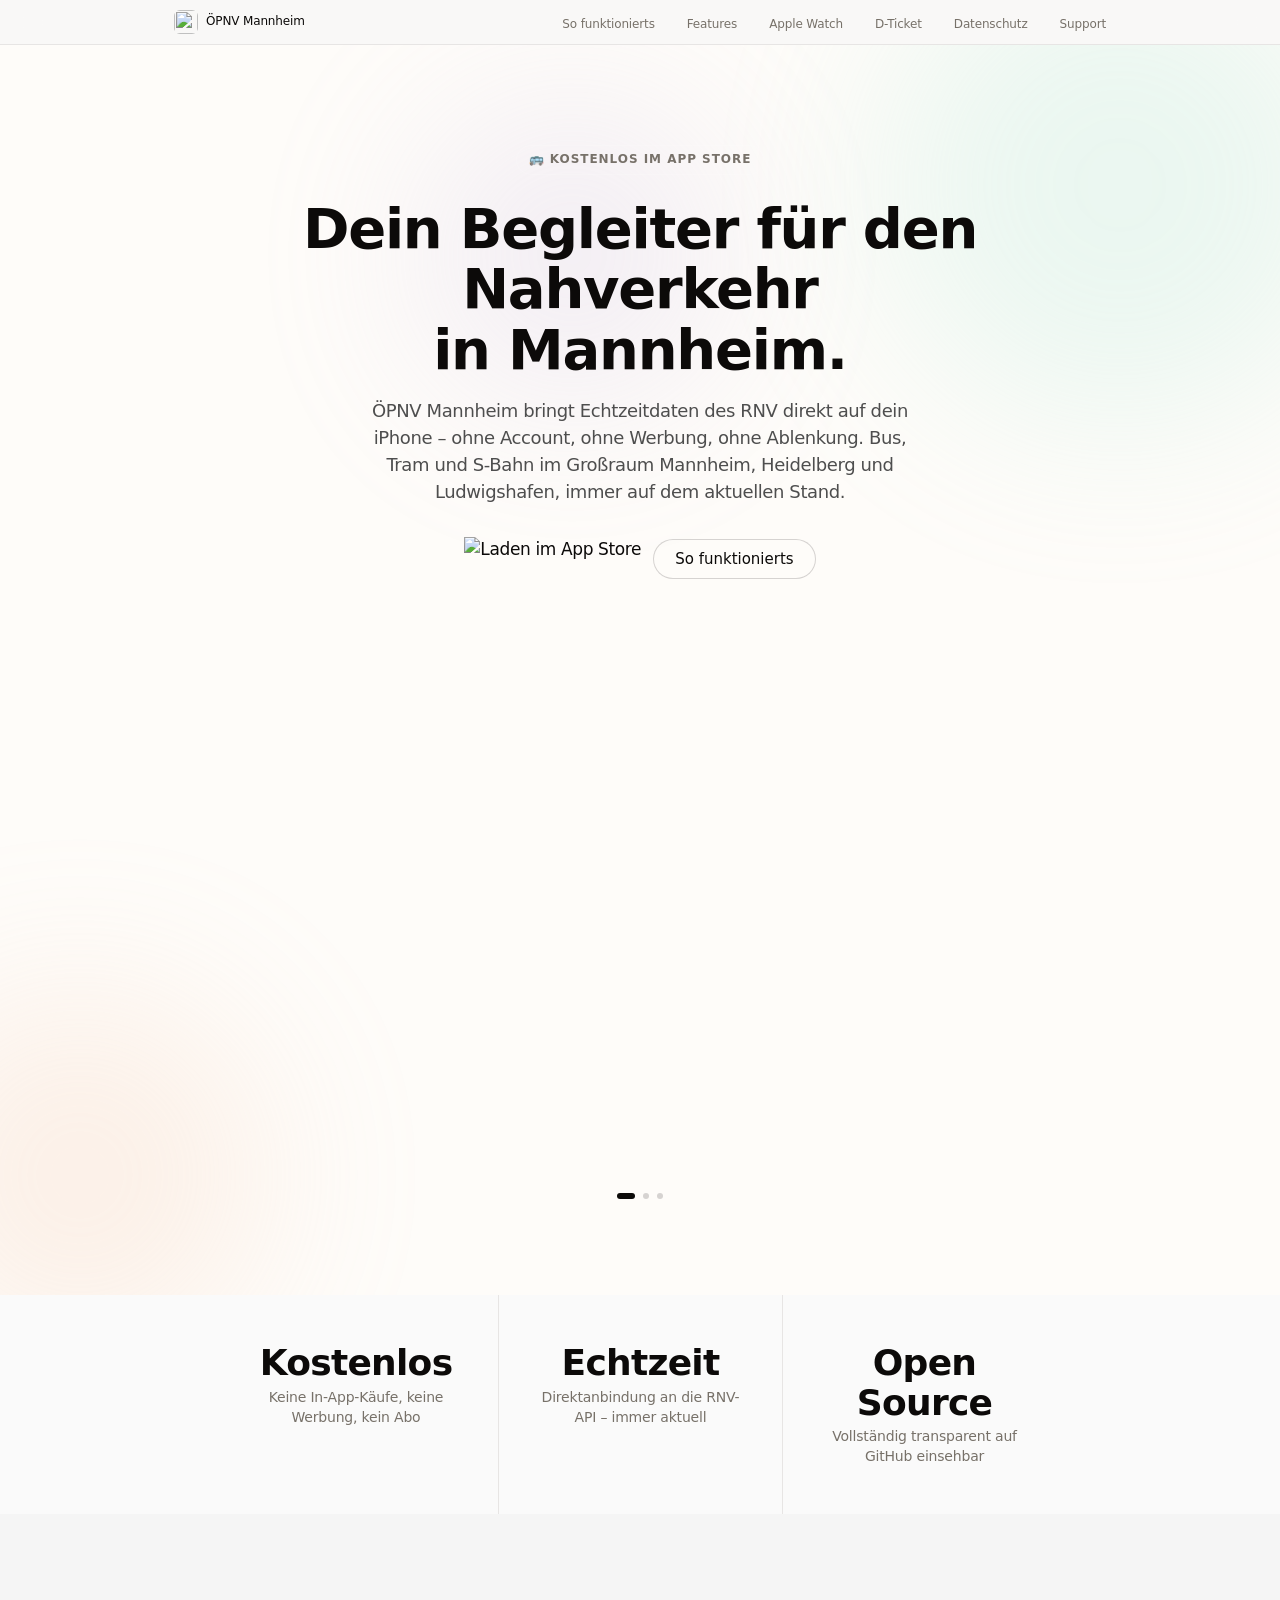
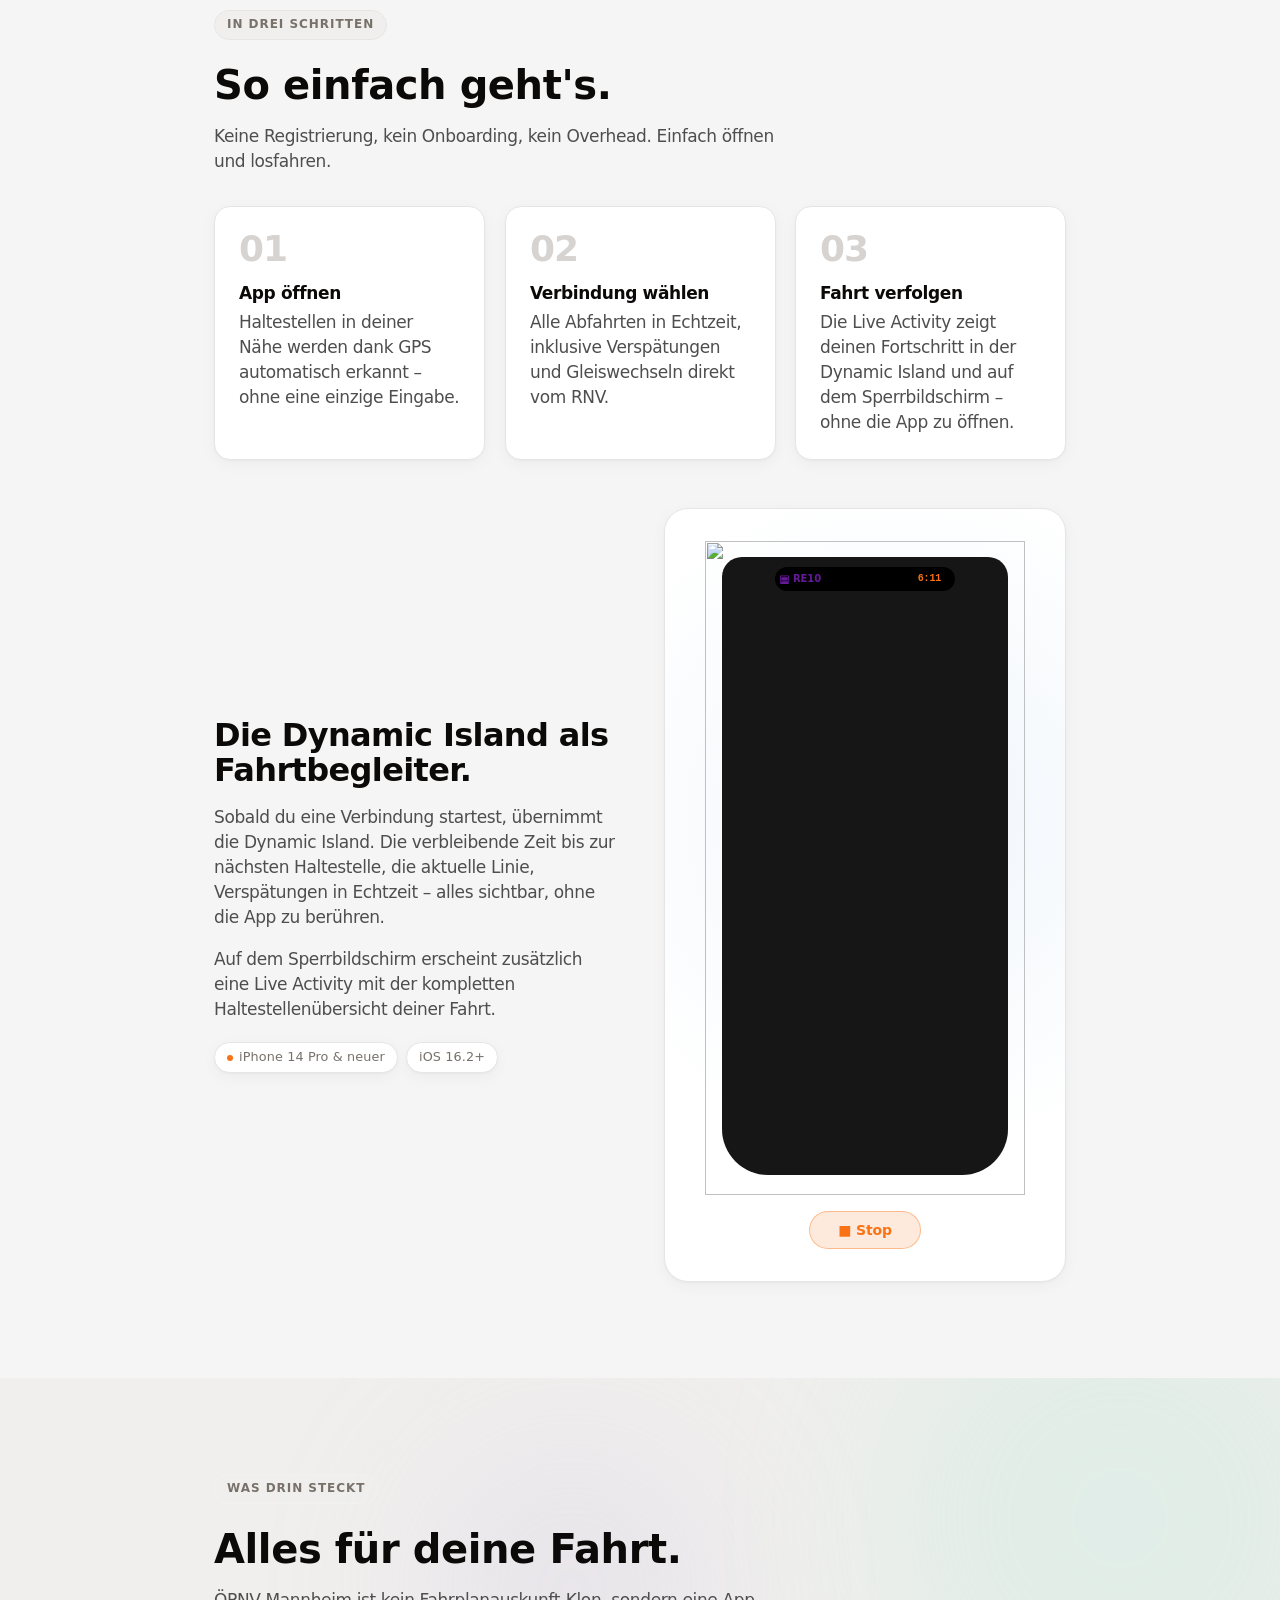
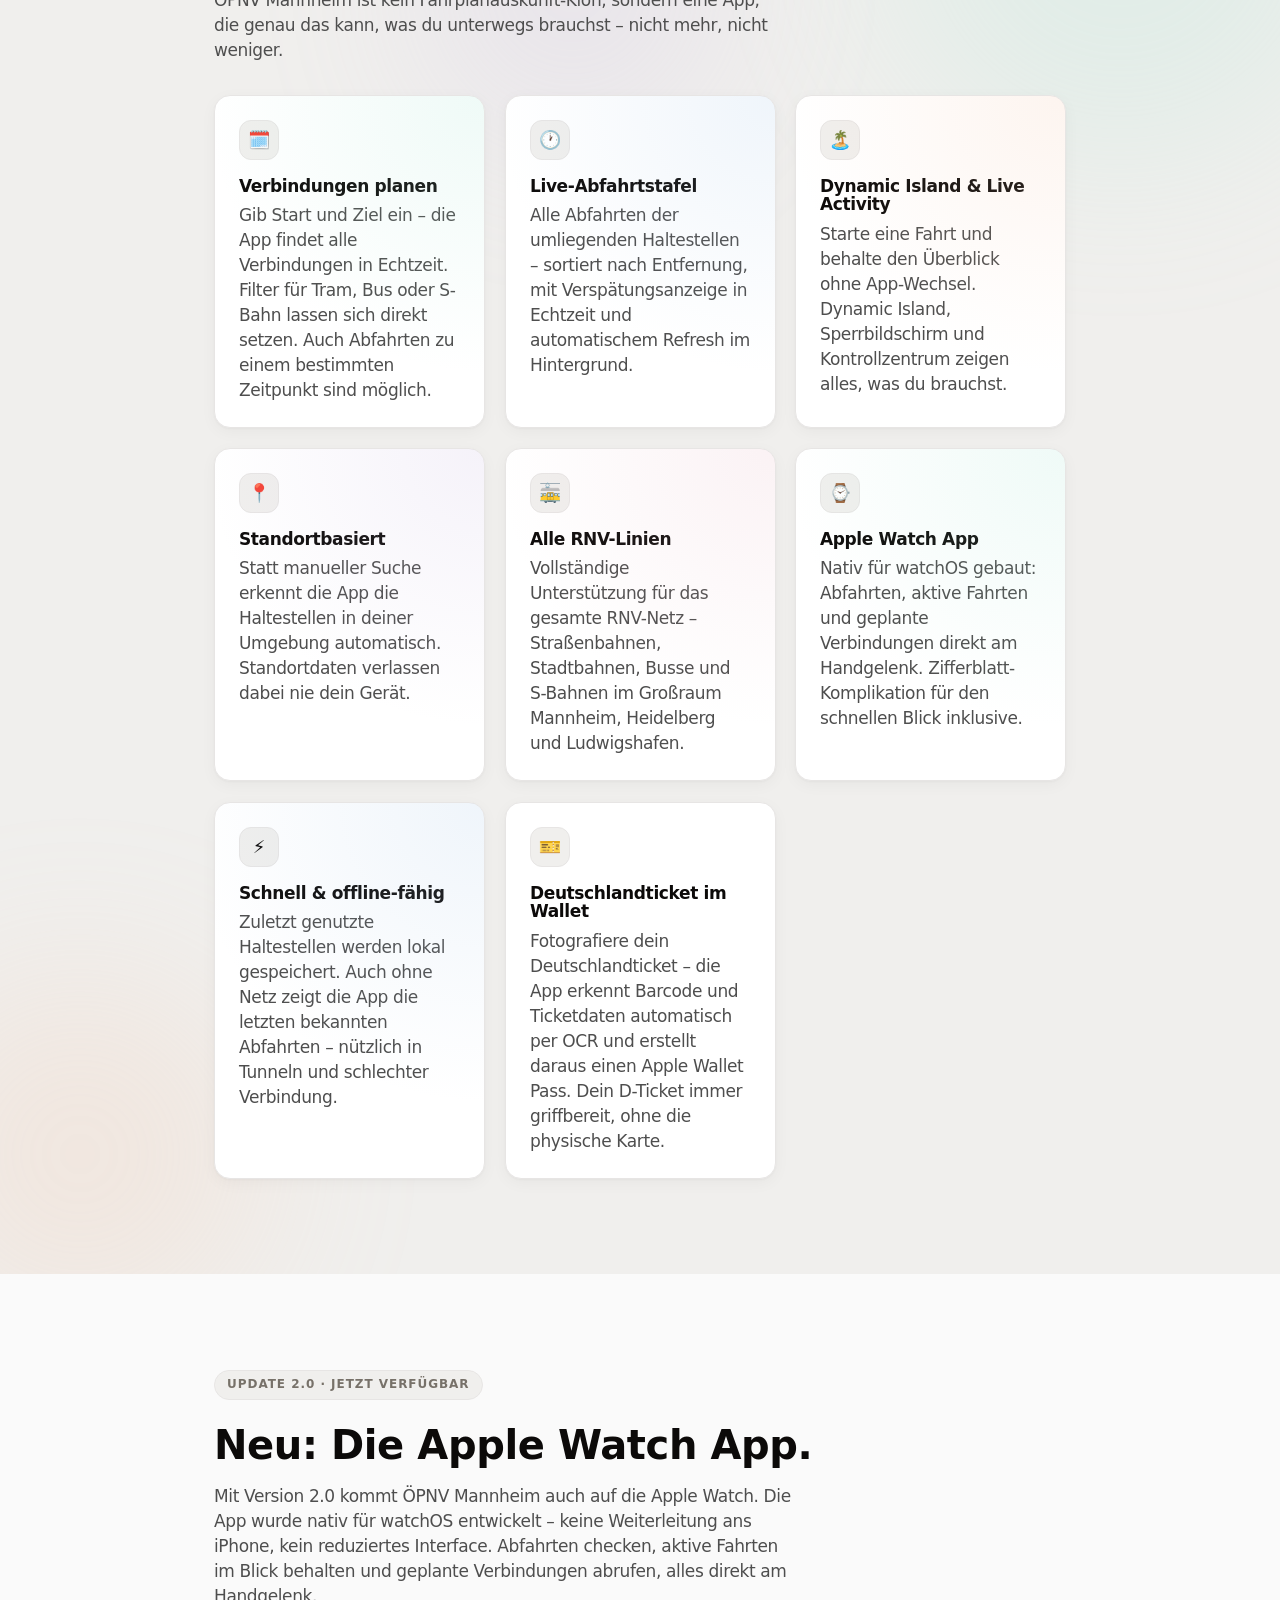
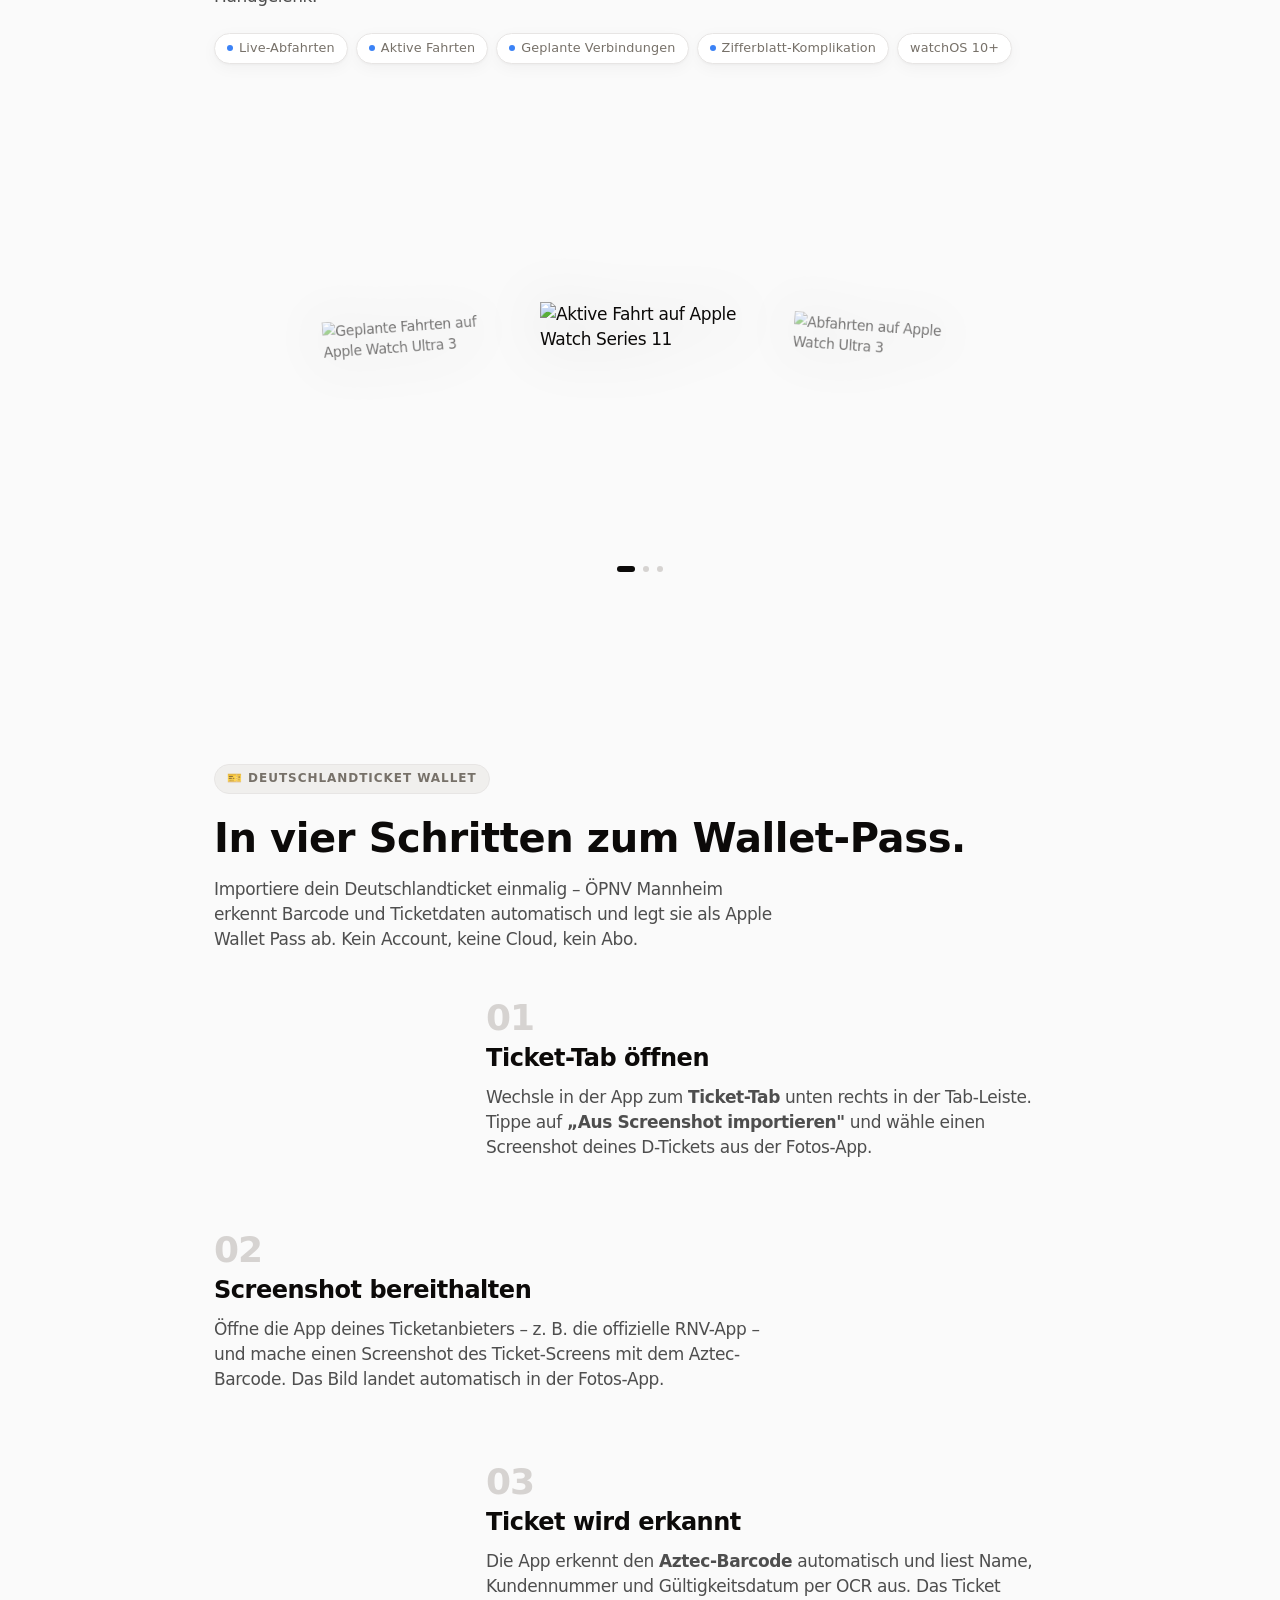
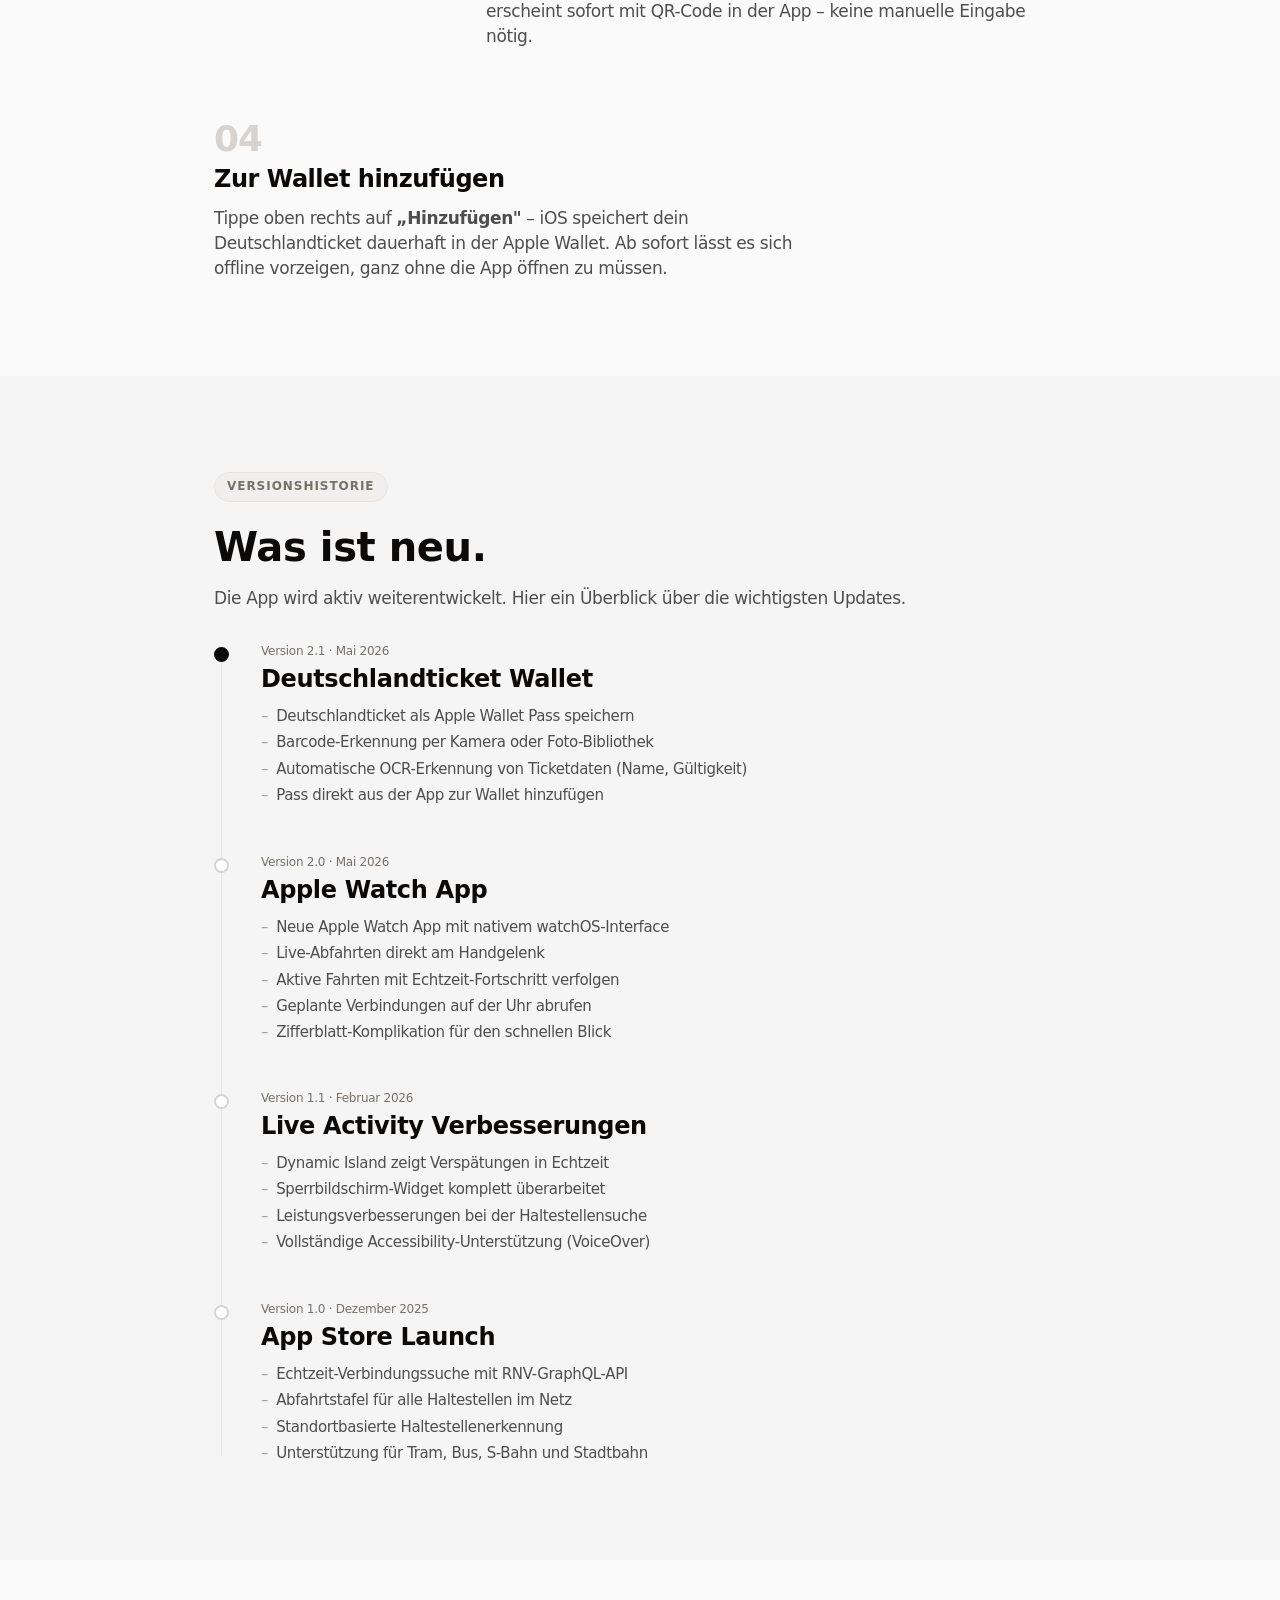
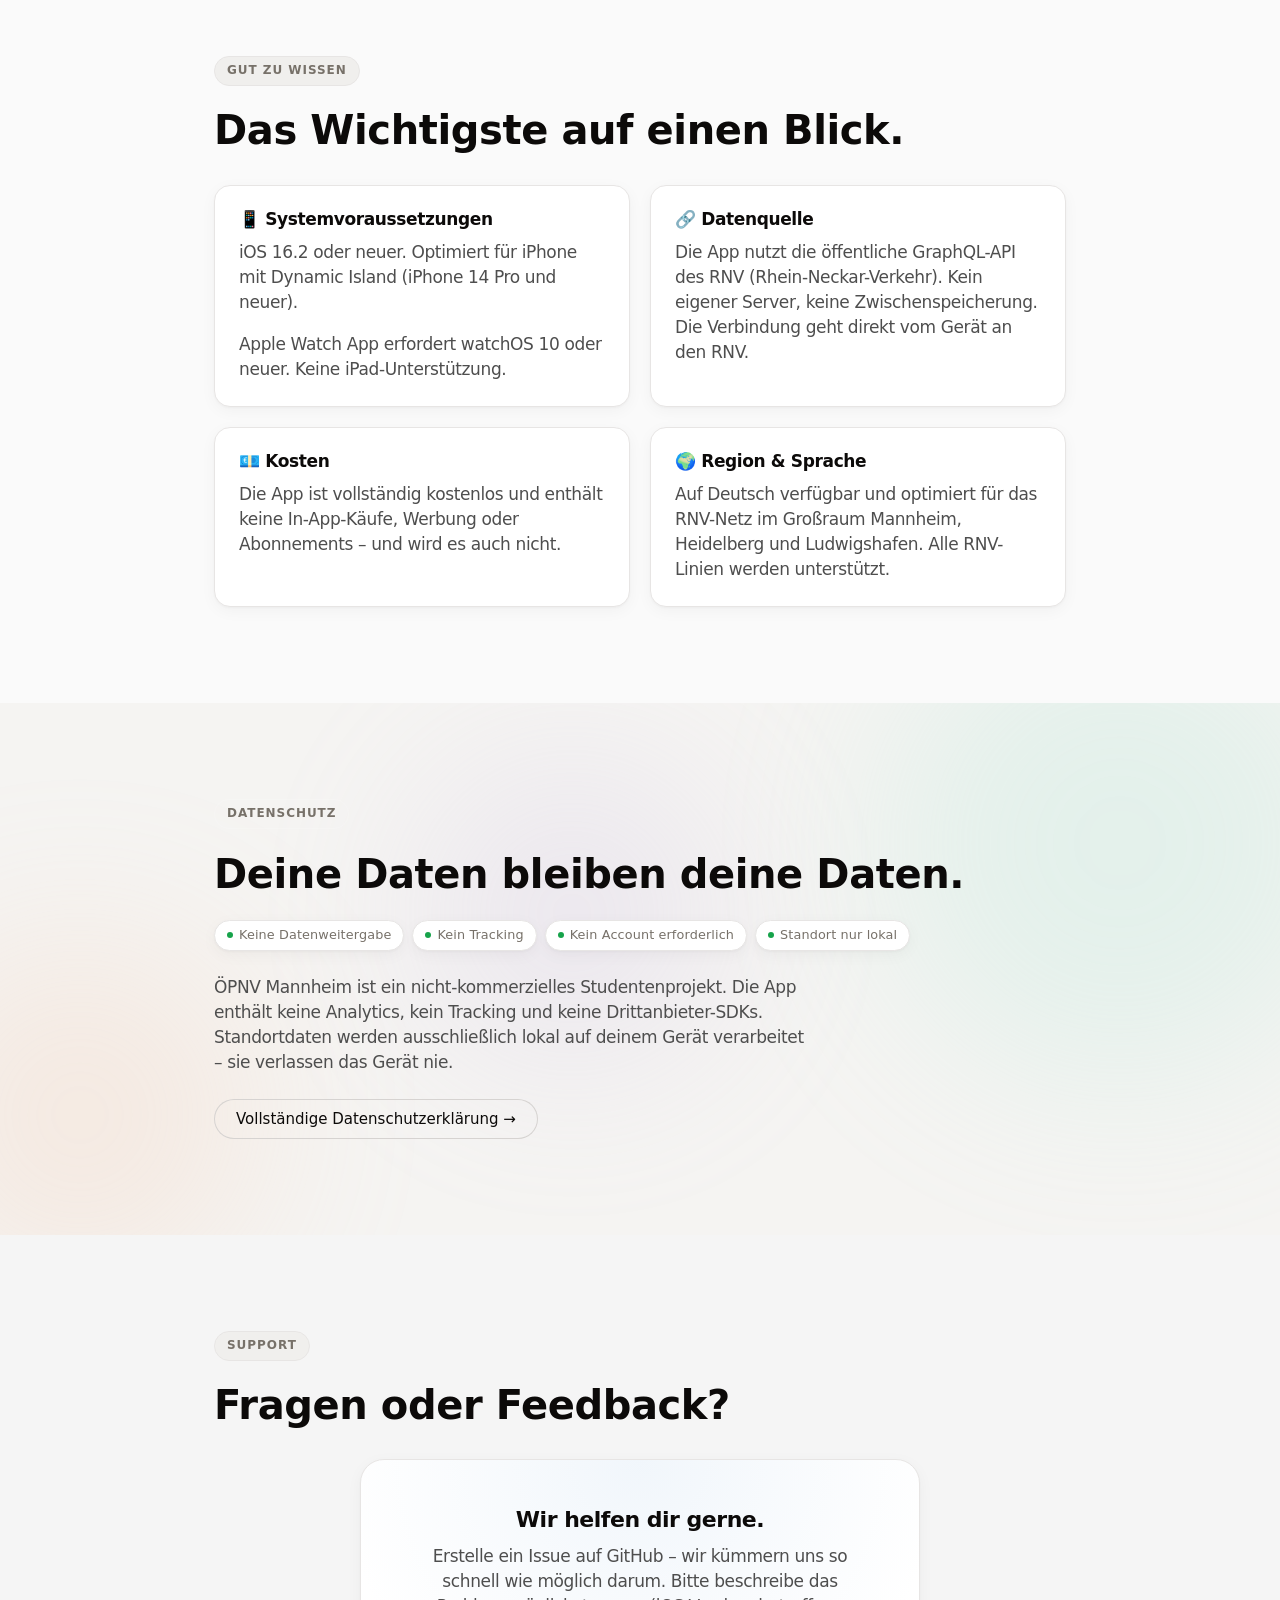
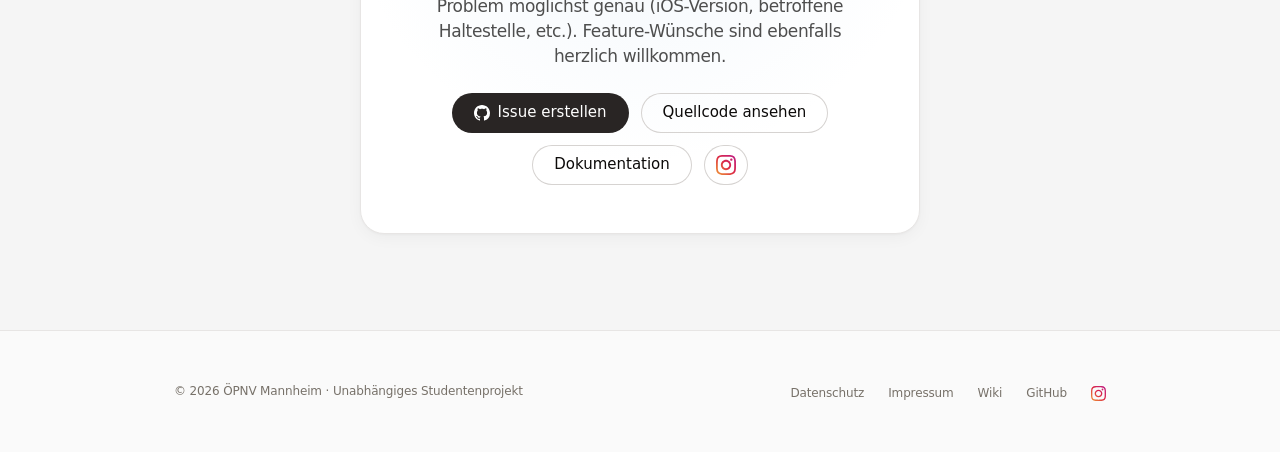
==== docs/index.html @ f472dd6f "feat: D-Ticket Wallet, Steig-API-Refactor, Fixes & Version 2.0 - D-Ticket Wallet: ShowTicketIntent +" ====
<!DOCTYPE html>
<html lang="de" class="no-js">
<head>
  <meta charset="UTF-8" />
  <meta name="viewport" content="width=device-width, initial-scale=1.0" />
  <title>ÖPNV Mannheim – Dein Nahverkehrsbegleiter</title>
  <meta name="description" content="Echtzeit-Verbindungen für Bus, Tram und S-Bahn in Mannheim und Umgebung – kostenlos, ohne Account, direkt auf deinem iPhone und der Apple Watch." />

  <link rel="canonical" href="https://friedrichstefan.github.io/RNV-Transport-App/" />
  <link rel="icon" type="image/png" href="favicon.png" />
  <link rel="apple-touch-icon" href="apple-touch-icon.png" />

  <!-- Open Graph -->
  <meta property="og:type"        content="website" />
  <meta property="og:title"       content="ÖPNV Mannheim – Dein Nahverkehrsbegleiter" />
  <meta property="og:description" content="Echtzeit-Verbindungen für Bus, Tram und S-Bahn in Mannheim – kostenlos im App Store." />
  <meta property="og:url"         content="https://friedrichstefan.github.io/RNV-Transport-App/" />
  <meta property="og:image"       content="https://friedrichstefan.github.io/RNV-Transport-App/screenshots/abfahrten.png" />
  <meta property="og:locale"      content="de_DE" />

  <!-- Twitter / X Card -->
  <meta name="twitter:card"        content="summary_large_image" />
  <meta name="twitter:title"       content="ÖPNV Mannheim" />
  <meta name="twitter:description" content="Echtzeit-Verbindungen für Bus, Tram und S-Bahn in Mannheim – kostenlos im App Store." />
  <meta name="twitter:image"       content="https://friedrichstefan.github.io/RNV-Transport-App/screenshots/abfahrten.png" />

  <!-- JSON-LD -->
  <script type="application/ld+json">
  {
    "@context": "https://schema.org",
    "@type": "MobileApplication",
    "name": "ÖPNV Mannheim",
    "description": "Echtzeit-Verbindungen für Bus, Tram und S-Bahn in Mannheim und Umgebung.",
    "applicationCategory": "TravelApplication",
    "operatingSystem": "iOS 16.2+",
    "offers": { "@type": "Offer", "price": "0", "priceCurrency": "EUR" },
    "url": "https://apps.apple.com/de/app/mannheim-transportation/id6761051893",
    "author": { "@type": "Person", "name": "Stefan Friedrich" }
  }
  </script>

  <link rel="stylesheet" href="style.css" />

  <!-- Dynamic Island Widget Styles -->
  <style>
    :root { --di-w: 88px; --di-h: 24px; }
    .di-widget { display: flex; flex-direction: column; align-items: center; gap: 16px; }
    .phone-container { position: relative; width: 320px; height: 654px; flex-shrink: 0; overflow: hidden; }
    .screen-bg { position: absolute; top: 2.4%; left: 5.33%; width: 89.33%; height: 94.5%; background: #161616; background-image: url("screenshots/Simulator Screenshot - iPhone 17 Pro - 2026-05-12 at 22.54.34.jpeg"); background-size: cover; background-position: center top; border-radius: 20px 20px 46px 46px; z-index: 1; }
    .phone-frame { position: absolute; top: 0; left: 0; width: 100%; height: 100%; object-fit: contain; z-index: 10; pointer-events: none; user-select: none; -webkit-user-drag: none; }
    .di-stage { position: absolute; top: 25.5px; left: 0; right: 0; display: flex; justify-content: center; z-index: 5; overflow: visible; }
    .di-wrap { position: relative; width: var(--di-w); height: var(--di-h); will-change: width, height; }
    .darkroom { position: absolute; top: 0; left: 0; width: var(--di-w); height: var(--di-h); border-radius: 9999px; background: #000; overflow: hidden; display: flex; align-items: center; justify-content: space-between; will-change: width, height, transform, border-radius; }
    .expanded-content { position: absolute; inset: 0; display: flex; align-items: center; justify-content: space-between; opacity: 0; filter: blur(5px); transform: scale(0.9); pointer-events: none; will-change: opacity, filter, transform; }
    .exp-left  { flex: 1; padding-left: 16px; display: flex; align-items: center; }
    .exp-right { flex: 1; padding-right: 14px; display: flex; align-items: center; justify-content: flex-end; }
    .caller { display: flex; align-items: center; gap: 8px; }
    .caller-photo { min-width: 34px; min-height: 34px; max-width: 34px; max-height: 34px; border-radius: 50%; background: linear-gradient(135deg, #f97316 0%, #ec4899 100%); display: flex; align-items: center; justify-content: center; font-size: 12px; font-weight: 700; color: white; overflow: hidden; flex-shrink: 0; }
    .caller-info { display: flex; flex-direction: column; line-height: 1; letter-spacing: -0.02em; }
    .caller-info .device { color: #6c6c6c; font-size: 10px; }
    .caller-info .name   { color: #fff; font-size: 12px; margin-top: 3px; }
    .phone-booth { display: flex; align-items: center; gap: 8px; }
    .phone-btn { width: 31px; height: 31px; border-radius: 50%; display: flex; align-items: center; justify-content: center; border: none; cursor: pointer; flex-shrink: 0; }
    .phone-btn.refuse  { background: #f33939; }
    .phone-btn.receive { background: #63e159; }
    .compact-content { position: absolute; inset: 0; display: flex; align-items: center; justify-content: space-between; padding: 0 11px 0 6px; opacity: 0; filter: blur(5px); transform: scale(0.9); pointer-events: none; will-change: opacity, filter, transform; }
    .compact-left { display: flex; align-items: center; gap: 3px; flex-shrink: 0; margin-left: -2px; }
    .compact-line { font-size: 10px; font-weight: 800; color: #661a99; letter-spacing: -0.01em; white-space: nowrap; }
    .compact-time { font-size: 10px; font-weight: 800; color: #f97316; letter-spacing: -0.02em; font-variant-numeric: tabular-nums; font-family: ui-monospace, 'SF Mono', monospace; text-align: right; min-width: 44px; white-space: nowrap; margin-right: 3px; }
    .minimized-left { position: absolute; top: 50%; left: 8px; transform: translateY(-50%) scaleX(0.5); display: flex; align-items: center; opacity: 0; filter: blur(4px); pointer-events: none; will-change: opacity, filter, transform; }
    .lyft-mark { width: 16px; height: 16px; border-radius: 50%; background: #f0257f; flex-shrink: 0; }
    .meta-svg { position: absolute; right: -46px; top: 50%; transform: translateY(-50%); z-index: -1; pointer-events: none; overflow: visible; }
    .lonely-item { position: absolute; top: 0; right: -31px; width: 28px; height: 30px; display: flex; align-items: center; justify-content: center; color: #fff; font-size: 11px; font-weight: 600; letter-spacing: -0.01em; opacity: 0; filter: blur(4px); transform: translateX(-100px) scaleX(0.5); pointer-events: none; will-change: opacity, filter, transform; }
    .la-content { position: absolute; inset: 0; opacity: 0; filter: blur(5px); transform: scale(0.9); pointer-events: none; will-change: opacity, filter, transform; overflow: hidden; }
    .la-panel { position: absolute; inset: 0; display: flex; flex-direction: column; justify-content: space-between; padding: 14px 12px 12px 12px; gap: 10px; opacity: 0; transition: opacity 250ms ease; pointer-events: none; }
    .la-panel.active { opacity: 1; pointer-events: auto; }
    .la-header { display: flex; align-items: center; justify-content: space-between; }
    .la-badge { display: flex; align-items: center; gap: 2px; background: #7c3aed; border-radius: 5px; padding: 2px 5px; font-size: 9px; font-weight: 800; color: white; letter-spacing: -0.01em; margin-left: 20px; }
    .la-chip { display: flex; align-items: center; gap: 3px; border-radius: 9999px; padding: 3px 8px; font-size: 11px; font-weight: 800; color: white; letter-spacing: -0.01em; margin-right: 8px; }
    .la-chip-delay     { background: #f97316; }
    .la-chip-ontime    { background: #22c55e; font-size: 9px; padding: 2px 6px; }
    .la-chip-unterwegs { background: #3b82f6; }
    #laPanel-during .la-chip { margin-top: 5px; font-size: 9px; padding: 2px 6px; margin-right: 0; }
    .la-main { display: flex; align-items: flex-start; justify-content: space-between; gap: 8px; flex: 1; margin-top: 6px; padding-top: 12px; }
    .la-dep-col { display: flex; flex-direction: column; gap: 2px; flex: 1; }
    .la-dep-row { display: flex; align-items: center; gap: 4px; }
    .la-dep-time  { font-size: 14px; font-weight: 800; color: #fff; letter-spacing: -0.03em; font-variant-numeric: tabular-nums; }
    .la-dep-delay { font-size: 10px; font-weight: 800; color: #f97316; }
    .la-from      { font-size: 10px; font-weight: 500; color: #888; }
    .la-cd-col    { display: flex; flex-direction: column; align-items: flex-end; gap: 1px; flex-shrink: 0; }
    .la-cd-label  { font-size: 7px; font-weight: 700; color: #666; letter-spacing: 0.04em; }
    .la-cd-value  { font-size: 22px; font-weight: 800; color: #f97316; letter-spacing: -0.04em; line-height: 1; font-variant-numeric: tabular-nums; }
    .la-footer  { display: flex; align-items: center; justify-content: space-between; padding-bottom: 20px; }
    .la-to-row  { display: flex; align-items: center; gap: 3px; flex: 1; min-width: 0; }
    .la-to      { font-size: 10px; font-weight: 600; color: #888; white-space: nowrap; overflow: hidden; text-overflow: ellipsis; }
    .la-arr     { font-size: 9px; font-weight: 500; color: rgba(136,136,136,0.7); white-space: nowrap; flex-shrink: 0; font-variant-numeric: tabular-nums; }
    .la-during-row  { display: flex; align-items: flex-start; justify-content: space-between; flex: 1; margin-top: 9px; }
    .la-stat-left   { display: flex; flex-direction: column; gap: 1px; flex: 1; }
    .la-stat-right  { display: flex; flex-direction: column; gap: 1px; flex: 1; align-items: flex-end; }
    .la-stat-center { display: flex; flex-direction: column; align-items: center; flex-shrink: 0; width: 58px; }
    .la-stat-time-row    { display: flex; align-items: center; gap: 3px; }
    .la-stat-time-row--r { flex-direction: row-reverse; }
    .la-stat-time    { font-size: 12px; font-weight: 800; color: #fff; font-variant-numeric: tabular-nums; }
    .la-stat-delay   { font-size: 9px; font-weight: 800; color: #f97316; }
    .la-stat-station   { font-size: 9px; font-weight: 500; color: #888; }
    .la-stat-station--r{ text-align: right; }
    .la-noch     { font-size: 7px; font-weight: 700; color: #666; }
    .la-noch-val { font-size: 15px; font-weight: 800; color: #f97316; letter-spacing: -0.03em; line-height: 1.1; font-variant-numeric: tabular-nums; }
    .la-progress-track { position: relative; height: 22px; display: flex; align-items: center; flex-shrink: 0; margin-bottom: 10px; }
    .la-progress-track::before { content: ''; position: absolute; inset: 50% 0; margin-top: -3px; height: 6px; background: rgba(255,255,255,0.1); border-radius: 9999px; }
    .la-progress-fill { position: absolute; left: 0; top: 50%; height: 6px; margin-top: -3px; background: linear-gradient(to right, rgba(249,115,22,0.5), #f97316); border-radius: 9999px; width: 0%; transition: none; }
    .la-progress-dot { position: absolute; left: calc(0% - 11px); top: 50%; transform: translateY(-50%); width: 22px; height: 22px; background: #f97316; border-radius: 50%; display: flex; align-items: center; justify-content: center; box-shadow: 0 0 8px rgba(249,115,22,0.5); transition: none; }
    .la-arrived-row { display: flex; align-items: center; gap: 10px; padding: 28px 0 4px 0; }
    .la-arrived-info { display: flex; flex-direction: column; gap: 2px; }
    .la-arrived-title   { font-size: 13px; font-weight: 800; color: #fff; }
    .la-arrived-station { font-size: 10px; font-weight: 500; color: #888; }
    .la-end-btn { display: flex; align-items: center; justify-content: center; gap: 5px; background: rgba(239,68,68,0.75); border: none; border-radius: 10px; color: white; font-size: 13px; font-weight: 700; font-family: inherit; cursor: pointer; padding: 9px 12px; width: 100%; margin-bottom: 12px; }
    .status-time { position: absolute; top: 26.75px; left: 48px; height: 24px; display: flex; align-items: center; font-size: 12px; font-weight: 600; color: #fff; letter-spacing: -0.02em; font-variant-numeric: tabular-nums; z-index: 3; pointer-events: none; transition: transform 400ms cubic-bezier(0.34,1.56,0.64,1), opacity 300ms ease; }
    .status-icons { position: absolute; top: 26.75px; right: 35px; height: 24px; display: flex; align-items: center; gap: 5px; z-index: 3; pointer-events: none; transition: transform 400ms cubic-bezier(0.34,1.56,0.64,1), opacity 300ms ease; }
    .di-play-btn { display: flex; align-items: center; gap: 8px; padding: 10px 28px; border-radius: 9999px; background: rgba(255,255,255,0.08); border: 1px solid rgba(255,255,255,0.15); color: rgba(255,255,255,0.8); font-size: 14px; font-weight: 600; font-family: inherit; cursor: pointer; letter-spacing: -0.01em; transition: background .2s, color .2s; }
    .di-play-btn:hover { background: rgba(255,255,255,0.14); color: #fff; }
    .di-play-btn.playing { background: rgba(249,115,22,0.15); border-color: rgba(249,115,22,0.4); color: #f97316; }
  </style>

  <noscript>
    <style>
      .carousel-slide { position: relative !important; opacity: 1 !important; transform: none !important; pointer-events: auto !important; display: block; }
      .carousel-slide + .carousel-slide { display: none; }
      .carousel-dots { display: none; }
      .anim { opacity: 1 !important; transform: none !important; }
      .hero-enter { opacity: 1 !important; transform: none !important; }
    </style>
  </noscript>
</head>
<body>

<!-- ── Navigation ─────────────────────────────────────────────── -->
<nav id="mainNav">
  <div class="nav-inner">
    <a class="nav-logo" href="#">
      <img src="favicon.png" alt="" width="30" height="30" />
      ÖPNV Mannheim
    </a>

    <ul class="nav-links">
      <li><a href="#wie">So funktionierts</a></li>
      <li><a href="#features">Features</a></li>
      <li><a href="#applewatch">Apple Watch</a></li>
      <li><a href="#dticket">D-Ticket</a></li>
      <li><a href="datenschutz.html">Datenschutz</a></li>
      <li><a href="#support">Support</a></li>
    </ul>

    <button class="nav-hamburger" id="navHamburger" aria-label="Menü öffnen" aria-expanded="false" aria-controls="navMobile">
      <span></span><span></span><span></span>
    </button>
  </div>
</nav>

<div class="nav-mobile" id="navMobile" role="dialog" aria-label="Navigation">
  <a href="#wie">So funktionierts</a>
  <a href="#features">Features</a>
  <a href="#applewatch">Apple Watch</a>
  <a href="#dticket">D-Ticket</a>
  <a href="#neuigkeiten">Neuigkeiten</a>
  <a href="datenschutz.html">Datenschutz</a>
  <a href="#support">Support</a>
  <a href="impressum.html">Impressum</a>
</div>

<!-- ── Hero ───────────────────────────────────────────────────── -->
<section id="hero" class="tile-dark">
  <div class="orb-field">
    <div class="orb orb-1"></div>
    <div class="orb orb-2"></div>
    <div class="orb orb-3"></div>
  </div>
  <div class="container hero-content">
    <span class="eyebrow hero-enter hero-enter-1">🚌 Kostenlos im App Store</span>
    <h1 class="hero-enter hero-enter-2">Dein Begleiter für den Nahverkehr in&nbsp;Mannheim.</h1>
    <p class="hero-sub hero-enter hero-enter-3">
      ÖPNV Mannheim bringt Echtzeitdaten des RNV direkt auf dein iPhone –
      ohne Account, ohne Werbung, ohne Ablenkung.
      Bus, Tram und S-Bahn im Großraum Mannheim, Heidelberg und Ludwigshafen,
      immer auf dem aktuellen Stand.
    </p>

    <div class="btn-group hero-enter hero-enter-4">
      <a href="https://apps.apple.com/de/app/mannheim-transportation/id6761051893"
         class="appstore-badge-link"
         target="_blank" rel="noopener"
         aria-label="ÖPNV Mannheim im App Store laden">
        <picture>
          <source srcset="appstore-badge-white.svg" media="(prefers-color-scheme: dark)" />
          <img src="appstore-badge-black.svg" alt="Laden im App Store" height="44" />
        </picture>
      </a>
      <a href="#wie" class="btn btn-outline">So funktionierts</a>
    </div>

    <!-- iPhone Carousel -->
    <div class="carousel hero-enter hero-enter-4" id="carousel" style="animation-delay:.65s">
      <div class="carousel-track" id="carouselTrack" tabindex="0" role="region" aria-label="App Screenshots" aria-live="polite">
        <div class="carousel-slide" data-index="0" role="img" aria-label="Verbindungen suchen">
          <div class="phone-mockup">
            <img src="screenshots/iPhone 17 Pro - Cosmic Orange - Portrait.png" class="phone-frame-img" alt="" draggable="false" />
            <img src="screenshots/verbindungen.png" class="phone-screenshot" alt="Verbindungen suchen" draggable="false" />
          </div>
        </div>
        <div class="carousel-slide" data-index="1" role="img" aria-label="Abfahrtstafel">
          <div class="phone-mockup">
            <img src="screenshots/iPhone 17 Pro - Cosmic Orange - Portrait.png" class="phone-frame-img" alt="" draggable="false" />
            <img src="screenshots/abfahrten.png" class="phone-screenshot" alt="Abfahrtstafel am Paradeplatz" draggable="false" />
          </div>
        </div>
        <div class="carousel-slide" data-index="2" role="img" aria-label="Verbindungsdetails">
          <div class="phone-mockup">
            <img src="screenshots/iPhone 17 Pro - Cosmic Orange - Portrait.png" class="phone-frame-img" alt="" draggable="false" />
            <img src="screenshots/details.png" class="phone-screenshot" alt="Verbindungsdetails mit Karte" draggable="false" />
          </div>
        </div>
      </div>
      <div class="carousel-dots" id="carouselDots" role="tablist" aria-label="Screenshots navigieren">
        <button class="dot" role="tab" aria-label="Screenshot 1" aria-selected="true"></button>
        <button class="dot" role="tab" aria-label="Screenshot 2" aria-selected="false"></button>
        <button class="dot" role="tab" aria-label="Screenshot 3" aria-selected="false"></button>
      </div>
    </div>
  </div>
</section>

<!-- ── Stats Band ──────────────────────────────────────────────── -->
<section id="stats" class="tile-parchment">
  <div class="container">
    <div class="stats-grid">
      <div class="stat-item anim">
        <span class="stat-value">Kostenlos</span>
        <span class="stat-label">Keine In-App-Käufe, keine Werbung, kein Abo</span>
      </div>
      <div class="stat-item anim anim-d1">
        <span class="stat-value">Echtzeit</span>
        <span class="stat-label">Direktanbindung an die RNV-API – immer aktuell</span>
      </div>
      <div class="stat-item anim anim-d2">
        <span class="stat-value">Open Source</span>
        <span class="stat-label">Vollständig transparent auf GitHub einsehbar</span>
      </div>
    </div>
  </div>
</section>

<!-- ── So funktioniert's ─────────────────────────────────────── -->
<section id="wie" class="tile-light">
  <div class="container">
    <span class="eyebrow anim">In drei Schritten</span>
    <h2 class="anim">So einfach geht's.</h2>
    <p class="anim" style="max-width:560px">
      Keine Registrierung, kein Onboarding, kein Overhead.
      Einfach öffnen und losfahren.
    </p>

    <div class="steps-grid">
      <div class="step-card anim anim-d1">
        <div class="step-number">01</div>
        <h3>App öffnen</h3>
        <p>Haltestellen in deiner Nähe werden dank GPS automatisch erkannt – ohne eine einzige Eingabe.</p>
      </div>
      <div class="step-card anim anim-d2">
        <div class="step-number">02</div>
        <h3>Verbindung wählen</h3>
        <p>Alle Abfahrten in Echtzeit, inklusive Verspätungen und Gleiswechseln direkt vom RNV.</p>
      </div>
      <div class="step-card anim anim-d3">
        <div class="step-number">03</div>
        <h3>Fahrt verfolgen</h3>
        <p>Die Live Activity zeigt deinen Fortschritt in der Dynamic Island und auf dem Sperrbildschirm – ohne die App zu öffnen.</p>
      </div>
    </div>

    <!-- Dynamic Island Highlight -->
    <div class="feature-highlight" style="margin-top: var(--sp-xxl)">
      <div class="highlight-text anim">
        <h3>Die Dynamic Island als Fahrtbegleiter.</h3>
        <p>
          Sobald du eine Verbindung startest, übernimmt die Dynamic Island.
          Die verbleibende Zeit bis zur nächsten Haltestelle, die aktuelle Linie,
          Verspätungen in Echtzeit – alles sichtbar, ohne die App zu berühren.
        </p>
        <p>
          Auf dem Sperrbildschirm erscheint zusätzlich eine Live Activity mit
          der kompletten Haltestellenübersicht deiner Fahrt.
        </p>
        <div class="badge-group" style="margin-top: var(--sp-base)">
          <span class="badge"><span class="dot" style="background:#f97316"></span> iPhone 14 Pro & neuer</span>
          <span class="badge">iOS 16.2+</span>
        </div>
      </div>
      <div class="highlight-visual anim anim-d2">
        <div class="di-widget">
          <div class="phone-container">
            <div class="screen-bg"></div>
            <div class="di-stage">
              <div class="di-wrap" id="diWrap">
                <div class="darkroom" id="darkroom">
                  <div class="expanded-content" id="expandedContent">
                    <div class="exp-left"><div class="caller"><div class="caller-photo">JH</div><div class="caller-info"><span class="device">iPhone</span><span class="name">Jang Haemin</span></div></div></div>
                    <div class="exp-right"><div class="phone-booth"><button class="phone-btn refuse"><svg width="20" height="20" viewBox="0 0 24 24" fill="white"><path d="M6.6 10.8c1.4 3.1 3.8 5.5 6.9 6.9l2.3-2.3c.27-.27.67-.36 1.02-.24 1.12.37 2.33.57 3.58.57.55 0 1 .45 1 1V20c0 .55-.45 1-1 1C9.4 21 3 14.6 3 6.6c0-.56.45-1 1-1H8c.55 0 1 .45 1 1 0 1.24.2 2.45.57 3.57.11.35.03.74-.25 1.02L6.6 10.8z" transform="rotate(135 12 12)"/></svg></button><button class="phone-btn receive"><svg width="16" height="16" viewBox="0 0 24 24" fill="white"><path d="M6.6 10.8c1.4 3.1 3.8 5.5 6.9 6.9l2.3-2.3c.27-.27.67-.36 1.02-.24 1.12.37 2.33.57 3.58.57.55 0 1 .45 1 1V20c0 .55-.45 1-1 1C9.4 21 3 14.6 3 6.6c0-.56.45-1 1-1H8c.55 0 1 .45 1 1 0 1.24.2 2.45.57 3.57.11.35.03.74-.25 1.02L6.6 10.8z"/></svg></button></div></div>
                  </div>
                  <div class="compact-content" id="compactContent">
                    <div class="compact-left"><svg width="11" height="11" viewBox="0 0 24 24" fill="#661a99"><path d="M19 16H5v1.5c0 .8.7 1.5 1.5 1.5h11c.8 0 1.5-.7 1.5-1.5V16zm0-9H5v7h14V7zM12 4c-.55 0-1 .45-1 1s.45 1 1 1 1-.45 1-1-.45-1-1-1zm8-1H4c-1.1 0-2 .9-2 2v12c0 1.1.9 2 2 2l-2 2v1h20v-1l-2-2c1.1 0 2-.9 2-2V5c0-1.1-.9-2-2-2zm0 15H4V5h16v13z"/></svg><span class="compact-line">RE10</span></div>
                    <span class="compact-time">6:11</span>
                  </div>
                  <div class="minimized-left" id="minimizedLeft"><div class="lyft-mark"></div></div>
                  <div class="la-content" id="laContent">
                    <div class="la-panel active" id="laPanel-before" style="gap:2px">
                      <div class="la-header">
                        <div class="la-badge"><svg width="9" height="9" viewBox="0 0 24 24" fill="white"><path d="M4 17h2v-7H4v7zm14-9h-4V6l-2-2h-4L6 6v2H2v2h1v9h14v-9h1V8h-1zm-6 9h-4v-4h4v4zm2-9H8V6.83L9.83 5h4.34L16 6.83V8z"/></svg><span>RE 1</span></div>
                        <div class="la-chip la-chip-delay" id="laChipDelay"><svg width="9" height="9" viewBox="0 0 24 24" fill="white"><path d="M1 21h22L12 2 1 21zm12-3h-2v-2h2v2zm0-4h-2v-4h2v4z"/></svg><span id="laChipDelayText">+16'</span></div>
                        <div class="la-chip la-chip-ontime" id="laChipOntime" style="display:none;"><svg width="9" height="9" viewBox="0 0 24 24" fill="white"><path d="M9 16.17L4.83 12l-1.42 1.41L9 19 21 7l-1.41-1.41z"/></svg><span>Pünktlich</span></div>
                      </div>
                      <div class="la-main">
                        <div class="la-dep-col">
                          <div class="la-dep-row"><svg width="9" height="9" viewBox="0 0 24 24" fill="#f97316"><path d="M11.99 2C6.47 2 2 6.48 2 12s4.47 10 9.99 10C17.52 22 22 17.52 22 12S17.52 2 11.99 2zM12 20c-4.42 0-8-3.58-8-8s3.58-8 8-8 8 3.58 8 8-3.58 8-8 8zm.5-13H11v6l5.25 3.15.75-1.23-4.5-2.67V7z"/></svg><span class="la-dep-time" id="laDepTime">20:47</span><span class="la-dep-delay" id="laDepDelay">+16'</span></div>
                          <span class="la-from">Mannheim, Hauptbahnhof</span>
                        </div>
                        <div class="la-cd-col"><span class="la-cd-label" id="laCdLabel">ABFAHRT IN</span><span class="la-cd-value" id="laCdValue">6:04</span></div>
                      </div>
                      <div class="la-footer">
                        <div class="la-to-row"><svg width="8" height="8" viewBox="0 0 24 24" fill="#888"><path d="M8.59 16.59L13.17 12 8.59 7.41 10 6l6 6-6 6z"/></svg><span class="la-to">Heidelberg, Hauptbahnhof</span></div>
                        <span class="la-arr">Ank. 21:05</span>
                      </div>
                    </div>
                    <div class="la-panel" id="laPanel-during">
                      <div class="la-header">
                        <div class="la-badge"><svg width="9" height="9" viewBox="0 0 24 24" fill="white"><path d="M4 17h2v-7H4v7zm14-9h-4V6l-2-2h-4L6 6v2H2v2h1v9h14v-9h1V8h-1zm-6 9h-4v-4h4v4zm2-9H8V6.83L9.83 5h4.34L16 6.83V8z"/></svg><span>RE 1</span></div>
                        <div class="la-chip la-chip-unterwegs" id="laChipUnterwegs"><svg width="9" height="9" viewBox="0 0 24 24" fill="white"><path d="M12 2C6.48 2 2 6.48 2 12s4.48 10 10 10 10-4.48 10-10S17.52 2 12 2zm-2 14.5v-9l6 4.5-6 4.5z"/></svg><span id="laChipUnterwegsText">Unterwegs</span></div>
                      </div>
                      <div class="la-during-row">
                        <div class="la-stat-left"><div class="la-stat-time-row"><span class="la-stat-time">20:47</span><span class="la-stat-delay" id="laDuringDelay">+5'</span></div><span class="la-stat-station">Mannheim Hbf</span></div>
                        <div class="la-stat-center"><span class="la-noch">noch</span><span class="la-noch-val" id="laNochVal">14:22</span></div>
                        <div class="la-stat-right"><div class="la-stat-time-row la-stat-time-row--r"><span class="la-stat-delay" id="laDuringDelayR">+5'</span><span class="la-stat-time">21:05</span></div><span class="la-stat-station la-stat-station--r">Heidelberg Hbf</span></div>
                      </div>
                      <div class="la-progress-track">
                        <div class="la-progress-fill" id="laProgressFill"></div>
                        <div class="la-progress-dot" id="laProgressDot"><svg width="16" height="16" viewBox="0 0 24 24" fill="white"><path d="M4 17h2v-7H4v7zm14-9h-4V6l-2-2h-4L6 6v2H2v2h1v9h14v-9h1V8h-1zm-6 9h-4v-4h4v4zm2-9H8V6.83L9.83 5h4.34L16 6.83V8z"/></svg></div>
                      </div>
                    </div>
                    <div class="la-panel" id="laPanel-arrived">
                      <div class="la-arrived-row"><svg width="22" height="22" viewBox="0 0 24 24"><circle cx="12" cy="12" r="10" fill="#22c55e" opacity="0.15"/><path d="M9 16.17L4.83 12l-1.42 1.41L9 19 21 7l-1.41-1.41z" fill="#22c55e"/></svg><div class="la-arrived-info"><span class="la-arrived-title">Angekommen!</span><span class="la-arrived-station">Heidelberg, Hauptbahnhof</span></div></div>
                      <button class="la-end-btn"><svg width="11" height="11" viewBox="0 0 24 24" fill="white"><path d="M19 6.41L17.59 5 12 10.59 6.41 5 5 6.41 10.59 12 5 17.59 6.41 19 12 13.41 17.59 19 19 17.59 13.41 12z"/></svg>Beenden</button>
                    </div>
                  </div>
                </div>
                <svg class="meta-svg" id="metaSvg" width="90" height="52" aria-hidden="true">
                  <defs><filter id="split-effect" width="400%" x="-150%" height="400%" y="-150%"><feGaussianBlur id="gaussBlur" in="SourceGraphic" stdDeviation="10" result="blur"/><feColorMatrix in="blur" mode="matrix" values="1 0 0 0 0  0 1 0 0 0  0 0 1 0 0  0 0 0 25 -10" result="goo"/><feComposite in="SourceGraphic" in2="goo" operator="atop"/></filter></defs>
                  <g filter="url(#split-effect)"><circle cx="21" cy="26" r="12" fill="#5ac8fa"/><rect id="lonelyRect" x="6" y="16" width="27" height="23.5" rx="12" fill="#30d158"/></g>
                </svg>
                <div class="lonely-item" id="lonelyItem"><svg width="14" height="14" viewBox="0 0 24 24" fill="white"><path d="M12 3v10.55c-.59-.34-1.27-.55-2-.55-2.21 0-4 1.79-4 4s1.79 4 4 4 4-1.79 4-4V7h4V3h-6z"/></svg></div>
              </div>
            </div>
            <div class="di-stage" style="top:0;pointer-events:none;z-index:6">
              <div style="position:relative;width:var(--di-w);height:var(--di-h)"></div>
            </div>
            <div class="status-time" id="statusTime"></div>
            <div class="status-icons" id="statusIcons">
              <svg width="12" height="8" viewBox="0 0 17 12" aria-hidden="true"><rect x="0" y="8" width="4.5" height="4" rx="0.8" fill="white"/><rect x="6" y="4" width="4.5" height="8" rx="0.8" fill="white"/><rect x="12" y="0" width="4.5" height="12" rx="0.8" fill="white"/></svg>
              <svg id="statusWifi" width="20" height="16" viewBox="0 2 24 20" fill="none" aria-hidden="true" opacity="0.45" style="transition:opacity 250ms ease,transform 400ms cubic-bezier(0.34,1.56,0.64,1);margin-top:-4px;transform-origin:center"><circle cx="12" cy="20" r="1.5" fill="white"/><path d="M8.5 16.5a5 5 0 0 1 7 0" stroke="white" stroke-width="3" stroke-linecap="square"/><path d="M5 13a10 10 0 0 1 14 0" stroke="white" stroke-width="3" stroke-linecap="square"/></svg>
              <svg id="statusBattery" width="22" height="11" viewBox="0 0 27 13" aria-hidden="true" style="transition:transform 400ms cubic-bezier(0.34,1.56,0.64,1)"><rect x="0.75" y="0.75" width="22.5" height="11.5" rx="3.5" stroke="white" stroke-width="1.2" fill="none" opacity="0.4"/><path d="M24 4.5v4a2 2 0 0 0 0-4z" fill="white" opacity="0.4"/><rect x="2.5" y="2.5" width="17" height="8" rx="2" fill="white"/></svg>
            </div>
            <img class="phone-frame" src="screenshots/iPhone 17 Pro - Cosmic Orange - Portrait.png" alt="" draggable="false">
          </div>
          <div id="stateLabel" style="display:none"></div>
          <button class="di-play-btn" id="btnAuto" onclick="toggleAutoPlay()">▶ Play</button>
        </div>
      </div>
    </div>
  </div>
</section>

<!-- ── Features ─────────────────────────────────────────────────── -->
<section id="features" class="tile-dark-2">
  <div class="orb-field">
    <div class="orb orb-1"></div>
    <div class="orb orb-2"></div>
    <div class="orb orb-3"></div>
  </div>
  <div class="container">
    <span class="eyebrow anim">Was drin steckt</span>
    <h2 class="anim">Alles für deine Fahrt.</h2>
    <p class="anim" style="max-width:560px">
      ÖPNV Mannheim ist kein Fahrplanauskunft-Klon, sondern eine App,
      die genau das kann, was du unterwegs brauchst – nicht mehr, nicht weniger.
    </p>
    <div class="features-grid">

      <div class="feature-card anim anim-d1">
        <div class="feature-icon">🗓️</div>
        <h3>Verbindungen planen</h3>
        <p>Gib Start und Ziel ein – die App findet alle Verbindungen in Echtzeit. Filter für Tram, Bus oder S-Bahn lassen sich direkt setzen. Auch Abfahrten zu einem bestimmten Zeitpunkt sind möglich.</p>
      </div>

      <div class="feature-card anim anim-d2">
        <div class="feature-icon">🕐</div>
        <h3>Live-Abfahrtstafel</h3>
        <p>Alle Abfahrten der umliegenden Haltestellen – sortiert nach Entfernung, mit Verspätungsanzeige in Echtzeit und automatischem Refresh im Hintergrund.</p>
      </div>

      <div class="feature-card anim anim-d3">
        <div class="feature-icon">🏝️</div>
        <h3>Dynamic Island & Live Activity</h3>
        <p>Starte eine Fahrt und behalte den Überblick ohne App-Wechsel. Dynamic Island, Sperrbildschirm und Kontrollzentrum zeigen alles, was du brauchst.</p>
      </div>

      <div class="feature-card anim anim-d4">
        <div class="feature-icon">📍</div>
        <h3>Standortbasiert</h3>
        <p>Statt manueller Suche erkennt die App die Haltestellen in deiner Umgebung automatisch. Standortdaten verlassen dabei nie dein Gerät.</p>
      </div>

      <div class="feature-card anim anim-d5">
        <div class="feature-icon">🚋</div>
        <h3>Alle RNV-Linien</h3>
        <p>Vollständige Unterstützung für das gesamte RNV-Netz – Straßenbahnen, Stadtbahnen, Busse und S-Bahnen im Großraum Mannheim, Heidelberg und Ludwigshafen.</p>
      </div>

      <div class="feature-card anim anim-d6">
        <div class="feature-icon">⌚</div>
        <h3>Apple Watch App</h3>
        <p>Nativ für watchOS gebaut: Abfahrten, aktive Fahrten und geplante Verbindungen direkt am Handgelenk. Zifferblatt-Komplikation für den schnellen Blick inklusive.</p>
      </div>

      <div class="feature-card anim anim-d7">
        <div class="feature-icon">⚡</div>
        <h3>Schnell & offline-fähig</h3>
        <p>Zuletzt genutzte Haltestellen werden lokal gespeichert. Auch ohne Netz zeigt die App die letzten bekannten Abfahrten – nützlich in Tunneln und schlechter Verbindung.</p>
      </div>

      <div class="feature-card anim">
        <div class="feature-icon">🎫</div>
        <h3>Deutschlandticket im Wallet</h3>
        <p>Fotografiere dein Deutschlandticket – die App erkennt Barcode und Ticketdaten automatisch per OCR und erstellt daraus einen Apple Wallet Pass. Dein D-Ticket immer griffbereit, ohne die physische Karte.</p>
      </div>

    </div>
  </div>
</section>

<!-- ── Apple Watch ─────────────────────────────────────────────── -->
<section id="applewatch" class="tile-parchment">
  <div class="container">
    <span class="eyebrow anim">Update 2.0 · Jetzt verfügbar</span>
    <h2 class="anim">Neu: Die Apple Watch&nbsp;App.</h2>
    <p class="anim" style="max-width:580px">
      Mit Version 2.0 kommt ÖPNV Mannheim auch auf die Apple Watch.
      Die App wurde nativ für watchOS entwickelt – keine Weiterleitung ans iPhone,
      kein reduziertes Interface. Abfahrten checken, aktive Fahrten im Blick behalten
      und geplante Verbindungen abrufen, alles direkt am Handgelenk.
    </p>

    <div class="badge-group anim">
      <span class="badge"><span class="dot" style="background:#3b82f6"></span> Live-Abfahrten</span>
      <span class="badge"><span class="dot" style="background:#3b82f6"></span> Aktive Fahrten</span>
      <span class="badge"><span class="dot" style="background:#3b82f6"></span> Geplante Verbindungen</span>
      <span class="badge"><span class="dot" style="background:#3b82f6"></span> Zifferblatt-Komplikation</span>
      <span class="badge">watchOS 10+</span>
    </div>

    <!-- Watch Carousel -->
    <div class="carousel carousel--watch anim" id="watchCarousel">
      <div class="carousel-track" id="watchCarouselTrack" tabindex="0" role="region" aria-label="Apple Watch Screenshots" aria-live="polite">
        <div class="carousel-slide" data-index="0">
          <img src="screenshots/Apple watch S11.png" class="watch-img" alt="Aktive Fahrt auf Apple Watch Series 11" draggable="false" />
        </div>
        <div class="carousel-slide" data-index="1">
          <img src="screenshots/Ultra 3 Natural Blue.png" class="watch-img" alt="Abfahrten auf Apple Watch Ultra 3" draggable="false" />
        </div>
        <div class="carousel-slide" data-index="2">
          <img src="screenshots/Ultra 3 .png" class="watch-img" alt="Geplante Fahrten auf Apple Watch Ultra 3" draggable="false" />
        </div>
      </div>
      <div class="carousel-dots" id="watchCarouselDots" role="tablist" aria-label="Watch Screenshots navigieren">
        <button class="dot" role="tab" aria-label="Watch Screenshot 1" aria-selected="true"></button>
        <button class="dot" role="tab" aria-label="Watch Screenshot 2" aria-selected="false"></button>
        <button class="dot" role="tab" aria-label="Watch Screenshot 3" aria-selected="false"></button>
      </div>
    </div>
  </div>
</section>

<!-- ── D-Ticket Wallet Guide ──────────────────────────────────── -->
<section id="dticket" class="tile-parchment">
  <div class="container">
    <span class="eyebrow anim">🎫 Deutschlandticket Wallet</span>
    <h2 class="anim">In vier Schritten zum Wallet‑Pass.</h2>
    <p class="anim" style="max-width:560px">
      Importiere dein Deutschlandticket einmalig – ÖPNV Mannheim erkennt Barcode und
      Ticketdaten automatisch und legt sie als Apple Wallet Pass ab.
      Kein Account, keine Cloud, kein Abo.
    </p>

    <div class="dt-guide">

      <!-- ── Schritt 1: Ticket-Tab öffnen ─────────────────── -->
      <div class="dt-step anim anim-d1">
        <div class="dt-phone-wrap">
          <div class="phone-mockup">
            <img src="screenshots/iPhone 17 Pro - Cosmic Orange - Portrait.png" class="phone-frame-img" alt="" draggable="false" />
            <img src="screenshots/ticket-leer.png" class="phone-screenshot" alt="Leerer Ticket-Tab" draggable="false" />
          </div>
        </div>
        <div class="dt-step-text">
          <div class="step-number">01</div>
          <h3>Ticket-Tab öffnen</h3>
          <p>Wechsle in der App zum <strong>Ticket-Tab</strong> unten rechts in der Tab-Leiste. Tippe auf <strong>„Aus Screenshot importieren"</strong> und wähle einen Screenshot deines D-Tickets aus der Fotos-App.</p>
        </div>
      </div>

      <!-- ── Schritt 2: Screenshot auswählen ──────────────── -->
      <div class="dt-step dt-step--flip anim anim-d2">
        <div class="dt-phone-wrap">
          <div class="phone-mockup">
            <img src="screenshots/iPhone 17 Pro - Cosmic Orange - Portrait.png" class="phone-frame-img" alt="" draggable="false" />
            <img src="screenshots/dticket-qr-quelle.png" class="phone-screenshot" alt="RNV-App mit D-Ticket Job" draggable="false" />
          </div>
        </div>
        <div class="dt-step-text">
          <div class="step-number">02</div>
          <h3>Screenshot bereithalten</h3>
          <p>Öffne die App deines Ticketanbieters – z. B. die offizielle RNV-App – und mache einen Screenshot des Ticket-Screens mit dem Aztec-Barcode. Das Bild landet automatisch in der Fotos-App.</p>
        </div>
      </div>

      <!-- ── Schritt 3: Daten prüfen ───────────────────────── -->
      <div class="dt-step anim anim-d3">
        <div class="dt-phone-wrap">
          <div class="phone-mockup">
            <img src="screenshots/iPhone 17 Pro - Cosmic Orange - Portrait.png" class="phone-frame-img" alt="" draggable="false" />
            <img src="screenshots/ticket-erkannt.png" class="phone-screenshot" alt="Ticket erfolgreich erkannt" draggable="false" />
          </div>
        </div>
        <div class="dt-step-text">
          <div class="step-number">03</div>
          <h3>Ticket wird erkannt</h3>
          <p>Die App erkennt den <strong>Aztec-Barcode</strong> automatisch und liest Name, Kundennummer und Gültigkeitsdatum per OCR aus. Das Ticket erscheint sofort mit QR-Code in der App – keine manuelle Eingabe nötig.</p>
        </div>
      </div>

      <!-- ── Schritt 4: Zur Wallet hinzufügen ─────────────── -->
      <div class="dt-step dt-step--flip anim anim-d4">
        <div class="dt-phone-wrap">
          <div class="phone-mockup">
            <img src="screenshots/iPhone 17 Pro - Cosmic Orange - Portrait.png" class="phone-frame-img" alt="" draggable="false" />
            <img src="screenshots/ticket-wallet-pass.png" class="phone-screenshot" alt="D-Ticket zum Wallet hinzufügen" draggable="false" />
          </div>
        </div>
        <div class="dt-step-text">
          <div class="step-number">04</div>
          <h3>Zur Wallet hinzufügen</h3>
          <p>Tippe oben rechts auf <strong>„Hinzufügen"</strong> – iOS speichert dein Deutschlandticket dauerhaft in der Apple Wallet. Ab sofort lässt es sich offline vorzeigen, ganz ohne die App öffnen zu müssen.</p>
        </div>
      </div>

    </div>
  </div>
</section>

<!-- ── Neuigkeiten / Changelog ───────────────────────────────────── -->
<section id="neuigkeiten" class="tile-light">
  <div class="container">
    <span class="eyebrow anim">Versionshistorie</span>
    <h2 class="anim">Was ist neu.</h2>
    <p class="anim">Die App wird aktiv weiterentwickelt. Hier ein Überblick über die wichtigsten Updates.</p>

    <div class="timeline">

      <div class="timeline-item anim">
        <div class="timeline-dot is-latest"></div>
        <div class="timeline-body">
          <p class="timeline-version">Version 2.1 · Mai 2026</p>
          <p class="timeline-title">Deutschlandticket Wallet</p>
          <ul class="timeline-list">
            <li>Deutschlandticket als Apple Wallet Pass speichern</li>
            <li>Barcode-Erkennung per Kamera oder Foto-Bibliothek</li>
            <li>Automatische OCR-Erkennung von Ticketdaten (Name, Gültigkeit)</li>
            <li>Pass direkt aus der App zur Wallet hinzufügen</li>
          </ul>
        </div>
      </div>

      <div class="timeline-item anim">
        <div class="timeline-dot"></div>
        <div class="timeline-body">
          <p class="timeline-version">Version 2.0 · Mai 2026</p>
          <p class="timeline-title">Apple Watch App</p>
          <ul class="timeline-list">
            <li>Neue Apple Watch App mit nativem watchOS-Interface</li>
            <li>Live-Abfahrten direkt am Handgelenk</li>
            <li>Aktive Fahrten mit Echtzeit-Fortschritt verfolgen</li>
            <li>Geplante Verbindungen auf der Uhr abrufen</li>
            <li>Zifferblatt-Komplikation für den schnellen Blick</li>
          </ul>
        </div>
      </div>

      <div class="timeline-item anim">
        <div class="timeline-dot"></div>
        <div class="timeline-body">
          <p class="timeline-version">Version 1.1 · Februar 2026</p>
          <p class="timeline-title">Live Activity Verbesserungen</p>
          <ul class="timeline-list">
            <li>Dynamic Island zeigt Verspätungen in Echtzeit</li>
            <li>Sperrbildschirm-Widget komplett überarbeitet</li>
            <li>Leistungsverbesserungen bei der Haltestellensuche</li>
            <li>Vollständige Accessibility-Unterstützung (VoiceOver)</li>
          </ul>
        </div>
      </div>

      <div class="timeline-item anim">
        <div class="timeline-dot"></div>
        <div class="timeline-body">
          <p class="timeline-version">Version 1.0 · Dezember 2025</p>
          <p class="timeline-title">App Store Launch</p>
          <ul class="timeline-list">
            <li>Echtzeit-Verbindungssuche mit RNV-GraphQL-API</li>
            <li>Abfahrtstafel für alle Haltestellen im Netz</li>
            <li>Standortbasierte Haltestellenerkennung</li>
            <li>Unterstützung für Tram, Bus, S-Bahn und Stadtbahn</li>
          </ul>
        </div>
      </div>

    </div>
  </div>
</section>

<!-- ── Info ──────────────────────────────────────────────────────── -->
<section id="info" class="tile-parchment">
  <div class="container">
    <span class="eyebrow anim">Gut zu wissen</span>
    <h2 class="anim">Das Wichtigste auf einen Blick.</h2>
    <div class="info-grid">
      <div class="info-card anim anim-d1">
        <h3>📱 Systemvoraussetzungen</h3>
        <p>iOS 16.2 oder neuer. Optimiert für iPhone mit Dynamic Island (iPhone 14 Pro und neuer).</p>
        <p>Apple Watch App erfordert watchOS 10 oder neuer. Keine iPad-Unterstützung.</p>
      </div>
      <div class="info-card anim anim-d2">
        <h3>🔗 Datenquelle</h3>
        <p>Die App nutzt die öffentliche GraphQL-API des RNV (Rhein-Neckar-Verkehr). Kein eigener Server, keine Zwischenspeicherung. Die Verbindung geht direkt vom Gerät an den RNV.</p>
      </div>
      <div class="info-card anim anim-d3">
        <h3>💶 Kosten</h3>
        <p>Die App ist vollständig kostenlos und enthält keine In-App-Käufe, Werbung oder Abonnements – und wird es auch nicht.</p>
      </div>
      <div class="info-card anim anim-d4">
        <h3>🌍 Region & Sprache</h3>
        <p>Auf Deutsch verfügbar und optimiert für das RNV-Netz im Großraum Mannheim, Heidelberg und Ludwigshafen. Alle RNV-Linien werden unterstützt.</p>
      </div>
    </div>
  </div>
</section>

<!-- ── Datenschutz ───────────────────────────────────────────────── -->
<section id="datenschutz" class="tile-dark-3">
  <div class="orb-field">
    <div class="orb orb-1"></div>
    <div class="orb orb-2"></div>
    <div class="orb orb-3"></div>
  </div>
  <div class="container">
    <span class="eyebrow anim">Datenschutz</span>
    <h2 class="anim">Deine Daten bleiben deine Daten.</h2>
    <div class="badge-group anim">
      <span class="badge"><span class="dot"></span> Keine Datenweitergabe</span>
      <span class="badge"><span class="dot"></span> Kein Tracking</span>
      <span class="badge"><span class="dot"></span> Kein Account erforderlich</span>
      <span class="badge"><span class="dot"></span> Standort nur lokal</span>
    </div>
    <p class="anim" style="margin-top: 1.5rem; max-width: 600px;">
      ÖPNV Mannheim ist ein nicht-kommerzielles Studentenprojekt.
      Die App enthält keine Analytics, kein Tracking und keine Drittanbieter-SDKs.
      Standortdaten werden ausschließlich lokal auf deinem Gerät verarbeitet –
      sie verlassen das Gerät nie.
    </p>
    <div class="btn-group anim" style="margin-top: 1.5rem">
      <a href="datenschutz.html" class="btn btn-outline">Vollständige Datenschutzerklärung →</a>
    </div>
  </div>
</section>

<!-- ── Support ───────────────────────────────────────────────────── -->
<section id="support" class="tile-light">
  <div class="container">
    <span class="eyebrow anim">Support</span>
    <h2 class="anim">Fragen oder Feedback?</h2>
    <div class="support-box anim">
      <h3>Wir helfen dir gerne.</h3>
      <p>
        Erstelle ein Issue auf GitHub – wir kümmern uns so schnell wie möglich darum.
        Bitte beschreibe das Problem möglichst genau (iOS-Version, betroffene Haltestelle, etc.).
        Feature-Wünsche sind ebenfalls herzlich willkommen.
      </p>
      <div class="btn-group" style="justify-content: center">
        <a href="https://github.com/friedrichstefan/RNV-Transport-App/issues"
           class="btn btn-primary"
           target="_blank" rel="noopener">
          <svg width="16" height="16" viewBox="0 0 24 24" fill="currentColor" aria-hidden="true">
            <path d="M12 0C5.37 0 0 5.37 0 12c0 5.31 3.435 9.795 8.205 11.385.6.105.825-.255.825-.57 0-.285-.015-1.23-.015-2.235-3.015.555-3.795-.735-4.035-1.41-.135-.345-.72-1.41-1.23-1.695-.42-.225-1.02-.78-.015-.795.945-.015 1.62.87 1.845 1.23 1.08 1.815 2.805 1.305 3.495.99.105-.78.42-1.305.765-1.605-2.67-.3-5.46-1.335-5.46-5.925 0-1.305.465-2.385 1.23-3.225-.12-.3-.54-1.53.12-3.18 0 0 1.005-.315 3.3 1.23.96-.27 1.98-.405 3-.405s2.04.135 3 .405c2.295-1.56 3.3-1.23 3.3-1.23.66 1.65.24 2.88.12 3.18.765.84 1.23 1.905 1.23 3.225 0 4.605-2.805 5.625-5.475 5.925.435.375.81 1.095.81 2.22 0 1.605-.015 2.895-.015 3.3 0 .315.225.69.825.57A12.02 12.02 0 0 0 24 12c0-6.63-5.37-12-12-12z"/>
          </svg>
          Issue erstellen
        </a>
        <a href="https://github.com/friedrichstefan/RNV-Transport-App" class="btn btn-outline" target="_blank" rel="noopener">
          Quellcode ansehen
        </a>
        <a href="https://github.com/friedrichstefan/RNV-Transport-App/wiki" class="btn btn-outline" target="_blank" rel="noopener">
          Dokumentation
        </a>
        <a href="https://www.instagram.com/delta.corelabs/" class="btn btn-instagram" target="_blank" rel="noopener" aria-label="Instagram">
          <svg width="20" height="20" viewBox="0 0 24 24" fill="url(#ig-grad)" aria-hidden="true">
            <defs>
              <linearGradient id="ig-grad" x1="0%" y1="100%" x2="100%" y2="0%">
                <stop offset="0%"   stop-color="#f09433"/>
                <stop offset="25%"  stop-color="#e6683c"/>
                <stop offset="50%"  stop-color="#dc2743"/>
                <stop offset="75%"  stop-color="#cc2366"/>
                <stop offset="100%" stop-color="#bc1888"/>
              </linearGradient>
            </defs>
            <path d="M12 2.163c3.204 0 3.584.012 4.85.07 3.252.148 4.771 1.691 4.919 4.919.058 1.265.069 1.645.069 4.849 0 3.205-.012 3.584-.069 4.849-.149 3.225-1.664 4.771-4.919 4.919-1.266.058-1.644.07-4.85.07-3.204 0-3.584-.012-4.849-.07-3.26-.149-4.771-1.699-4.919-4.92-.058-1.265-.07-1.644-.07-4.849 0-3.204.013-3.583.07-4.849.149-3.227 1.664-4.771 4.919-4.919 1.266-.057 1.645-.069 4.849-.069zm0-2.163c-3.259 0-3.667.014-4.947.072-4.358.2-6.78 2.618-6.98 6.98-.059 1.281-.073 1.689-.073 4.948 0 3.259.014 3.668.072 4.948.2 4.358 2.618 6.78 6.98 6.98 1.281.058 1.689.072 4.948.072 3.259 0 3.668-.014 4.948-.072 4.354-.2 6.782-2.618 6.979-6.98.059-1.28.073-1.689.073-4.948 0-3.259-.014-3.667-.072-4.947-.196-4.354-2.617-6.78-6.979-6.98-1.281-.059-1.69-.073-4.949-.073zm0 5.838c-3.403 0-6.162 2.759-6.162 6.162s2.759 6.163 6.162 6.163 6.162-2.759 6.162-6.163c0-3.403-2.759-6.162-6.162-6.162zm0 10.162c-2.209 0-4-1.79-4-4 0-2.209 1.791-4 4-4s4 1.791 4 4c0 2.21-1.791 4-4 4zm6.406-11.845c-.796 0-1.441.645-1.441 1.44s.645 1.44 1.441 1.44c.795 0 1.439-.645 1.439-1.44s-.644-1.44-1.439-1.44z"/>
          </svg>
        </a>
      </div>
    </div>
  </div>
</section>

<!-- ── Footer ────────────────────────────────────────────────────── -->
<footer class="tile-parchment">
  <div class="footer-inner">
    <span>© 2026 ÖPNV Mannheim · Unabhängiges Studentenprojekt</span>
    <ul>
      <li><a href="datenschutz.html">Datenschutz</a></li>
      <li><a href="impressum.html">Impressum</a></li>
      <li><a href="https://github.com/friedrichstefan/RNV-Transport-App/wiki" target="_blank" rel="noopener">Wiki</a></li>
      <li><a href="https://github.com/friedrichstefan/RNV-Transport-App" target="_blank" rel="noopener">GitHub</a></li>
      <li><a href="https://www.instagram.com/delta.corelabs/" target="_blank" rel="noopener" aria-label="Instagram">
        <svg width="15" height="15" viewBox="0 0 24 24" fill="url(#ig-grad)" aria-hidden="true" style="vertical-align:middle">
          <path d="M12 2.163c3.204 0 3.584.012 4.85.07 3.252.148 4.771 1.691 4.919 4.919.058 1.265.069 1.645.069 4.849 0 3.205-.012 3.584-.069 4.849-.149 3.225-1.664 4.771-4.919 4.919-1.266.058-1.644.07-4.85.07-3.204 0-3.584-.012-4.849-.07-3.26-.149-4.771-1.699-4.919-4.92-.058-1.265-.07-1.644-.07-4.849 0-3.204.013-3.583.07-4.849.149-3.227 1.664-4.771 4.919-4.919 1.266-.057 1.645-.069 4.849-.069zm0-2.163c-3.259 0-3.667.014-4.947.072-4.358.2-6.78 2.618-6.98 6.98-.059 1.281-.073 1.689-.073 4.948 0 3.259.014 3.668.072 4.948.2 4.358 2.618 6.78 6.98 6.98 1.281.058 1.689.072 4.948.072 3.259 0 3.668-.014 4.948-.072 4.354-.2 6.782-2.618 6.979-6.98.059-1.28.073-1.689.073-4.948 0-3.259-.014-3.667-.072-4.947-.196-4.354-2.617-6.78-6.979-6.98-1.281-.059-1.69-.073-4.949-.073zm0 5.838c-3.403 0-6.162 2.759-6.162 6.162s2.759 6.163 6.162 6.163 6.162-2.759 6.162-6.163c0-3.403-2.759-6.162-6.162-6.162zm0 10.162c-2.209 0-4-1.79-4-4 0-2.209 1.791-4 4-4s4 1.791 4 4c0 2.21-1.791 4-4 4zm6.406-11.845c-.796 0-1.441.645-1.441 1.44s.645 1.44 1.441 1.44c.795 0 1.439-.645 1.439-1.44s-.644-1.44-1.439-1.44z"/>
        </svg>
      </a></li>
    </ul>
  </div>
</footer>


<script>
/* ── Bootstrap ──────────────────────────────────────── */
document.documentElement.classList.remove('no-js');

/* ── Nav: Hamburger ─────────────────────────────────── */
(function () {
  var hamburger = document.getElementById('navHamburger');
  var menu      = document.getElementById('navMobile');

  function close() {
    menu.classList.remove('is-open');
    hamburger.classList.remove('is-open');
    hamburger.setAttribute('aria-expanded', 'false');
    document.body.style.overflow = '';
  }

  hamburger.addEventListener('click', function () {
    var open = menu.classList.toggle('is-open');
    hamburger.classList.toggle('is-open', open);
    hamburger.setAttribute('aria-expanded', String(open));
    document.body.style.overflow = open ? 'hidden' : '';
  });

  menu.querySelectorAll('a').forEach(function (a) { a.addEventListener('click', close); });
  document.addEventListener('keydown', function (e) { if (e.key === 'Escape') close(); });
})();

/* ── Nav: Scroll shadow ─────────────────────────────── */
(function () {
  var nav = document.getElementById('mainNav');
  window.addEventListener('scroll', function () {
    nav.classList.toggle('scrolled', window.scrollY > 40);
  }, { passive: true });
})();

/* ── Scroll Animations (Intersection Observer) ──────── */
(function () {
  if (!window.IntersectionObserver) {
    document.querySelectorAll('.anim').forEach(function (el) {
      el.classList.add('visible');
    });
    return;
  }

  var observer = new IntersectionObserver(function (entries) {
    entries.forEach(function (entry) {
      if (entry.isIntersecting) {
        entry.target.classList.add('visible');
        observer.unobserve(entry.target);
      }
    });
  }, { threshold: 0.12, rootMargin: '0px 0px -48px 0px' });

  document.querySelectorAll('.anim').forEach(function (el) {
    observer.observe(el);
  });
})();

/* ── Shared Carousel Factory ────────────────────────── */
function initCarousel(trackId, dotsId) {
  var track   = document.getElementById(trackId);
  var slides  = Array.from(track.querySelectorAll('.carousel-slide'));
  var dots    = Array.from(document.querySelectorAll('#' + dotsId + ' .dot'));
  var total   = slides.length;
  var current = 0;
  var timer;
  var paused  = false;

  function goTo(i) {
    var prev = (i - 1 + total) % total;
    var next = (i + 1) % total;
    slides.forEach(function (s, j) {
      s.classList.remove('is-active', 'is-prev', 'is-next');
      if (j === i)    s.classList.add('is-active');
      else if (j === prev) s.classList.add('is-prev');
      else if (j === next) s.classList.add('is-next');
    });
    dots.forEach(function (d, j) {
      d.classList.toggle('active', j === i);
      d.setAttribute('aria-selected', String(j === i));
    });
    current = i;
  }

  function tick() { goTo((current + 1) % total); }

  function startTimer() {
    clearInterval(timer);
    if (!paused) timer = setInterval(tick, 6000);
  }

  dots.forEach(function (d, i) {
    d.addEventListener('click', function () { goTo(i); startTimer(); });
  });

  track.addEventListener('mouseenter', function () { paused = true;  clearInterval(timer); });
  track.addEventListener('mouseleave', function () { paused = false; startTimer(); });

  track.addEventListener('keydown', function (e) {
    if (e.key === 'ArrowLeft')  { goTo((current - 1 + total) % total); startTimer(); }
    if (e.key === 'ArrowRight') { goTo((current + 1) % total); startTimer(); }
  });

  /* Touch */
  var sx = 0, sy = 0, drag = false;
  track.addEventListener('touchstart', function (e) {
    sx = e.touches[0].clientX; sy = e.touches[0].clientY; drag = true;
  }, { passive: true });
  track.addEventListener('touchmove', function (e) {
    if (!drag) return;
    if (Math.abs(e.touches[0].clientX - sx) > Math.abs(e.touches[0].clientY - sy)) e.preventDefault();
  }, { passive: false });
  track.addEventListener('touchend', function (e) {
    if (!drag) return; drag = false;
    var dx = e.changedTouches[0].clientX - sx;
    if (Math.abs(dx) > 40) { goTo(dx < 0 ? (current + 1) % total : (current - 1 + total) % total); startTimer(); }
  });

  /* Mouse drag */
  var mx = 0, md = false;
  track.addEventListener('mousedown',  function (e) { mx = e.clientX; md = true; });
  track.addEventListener('mouseup',    function (e) {
    if (!md) return; md = false;
    var dx = e.clientX - mx;
    if (Math.abs(dx) > 40) { goTo(dx < 0 ? (current + 1) % total : (current - 1 + total) % total); startTimer(); }
  });
  track.addEventListener('mouseleave', function () { md = false; });

  goTo(0);
  startTimer();
}

initCarousel('carouselTrack', 'carouselDots');
initCarousel('watchCarouselTrack', 'watchCarouselDots');

/* ── Dynamic Island Full Widget ──────────────── */
(function () {
const diWrap         = document.getElementById('diWrap');
const darkroom       = document.getElementById('darkroom');
const expandedContent= document.getElementById('expandedContent');
const compactContent = document.getElementById('compactContent');
const minimizedLeft  = document.getElementById('minimizedLeft');
const laContent      = document.getElementById('laContent');
const lonelyItem     = document.getElementById('lonelyItem');
const lonelyRect     = document.getElementById('lonelyRect');
const gaussBlur      = document.getElementById('gaussBlur');
const statusTime     = document.getElementById('statusTime');
function updateClock() {
  const now = new Date();
  statusTime.textContent = now.getHours().toString().padStart(2,'0') + ':' + now.getMinutes().toString().padStart(2,'0');
  setTimeout(updateClock, 60000 - (now.getSeconds()*1000 + now.getMilliseconds()));
}
updateClock();
const statusIcons    = document.getElementById('statusIcons');
const statusWifi     = document.getElementById('statusWifi');
const statusBattery  = document.getElementById('statusBattery');
const stateLabel     = document.getElementById('stateLabel');
const laChipDelay    = document.getElementById('laChipDelay');
const laChipOntime   = document.getElementById('laChipOntime');
const laDepDelay     = document.getElementById('laDepDelay');
const laCdValue      = document.getElementById('laCdValue');
const btnAuto        = document.getElementById('btnAuto');
if (!diWrap) return;

const DI_W = '88px', DI_H = '24px';
let currentMode = 'default';

const FLAT_DUR  = 320,  FLAT_EASE  = 'cubic-bezier(0.25,0.46,0.45,0.94)';
const LARGE_DUR = 680,  LARGE_EASE = 'cubic-bezier(0.34,1.56,0.64,1)';
const SPLIT_DUR = 560,  SPLIT_EASE = 'cubic-bezier(0.34,1.80,0.64,1)';

function animateValue(from, to, duration, easing, delay, onUpdate) {
  const start = performance.now() + (delay || 0);
  function step(now) {
    if (now < start) { requestAnimationFrame(step); return; }
    const t = Math.min((now - start) / duration, 1);
    onUpdate(from + (to - from) * easing(t));
    if (t < 1) requestAnimationFrame(step);
  }
  requestAnimationFrame(step);
}
function easeInOut(t) { return t < 0.5 ? 2*t*t : -1+(4-2*t)*t; }
function easeOut(t)   { return 1 - Math.pow(1-t, 3); }
function linear(t)    { return t; }
function setTransition(el, props) { el.style.transition = props; }
let currentBlur = 10;
function animateBlur(toValue, duration, easing, delay) {
  const from = currentBlur;
  animateValue(from, toValue, duration, easing, delay, v => { currentBlur = v; gaussBlur.setAttribute('stdDeviation', v); });
}
let currentRectTx = 0;
function animateRectTx(toValue, duration, easing, delay) {
  const from = currentRectTx;
  animateValue(from, toValue, duration, easing, delay, v => { currentRectTx = v; lonelyRect.setAttribute('transform', `translate(${v}, 0)`); });
}

function setMode(newMode) {
  if (newMode === currentMode) return;
  const prev = currentMode; currentMode = newMode;
  const t = `${prev}→${newMode}`;
  if (newMode === 'default') applyDefault(t);
  else if (newMode === 'large') applyLarge(t);
  else if (newMode === 'xlarge') applyXlarge(t);
  else if (newMode === 'split') applySplit(t);
  else if (newMode === 'compact') applyCompact(t);
}

function applyDefault(t) {
  const delay = t.startsWith('split') ? 0 : 100;
  setTransition(diWrap, `width ${FLAT_DUR}ms ${FLAT_EASE} ${delay}ms`);
  diWrap.style.width = DI_W;
  setTransition(darkroom, `width ${FLAT_DUR}ms ${FLAT_EASE} ${delay}ms, height ${FLAT_DUR}ms ${FLAT_EASE} ${delay}ms, transform ${FLAT_DUR}ms ${FLAT_EASE} ${delay}ms, border-top-left-radius ${FLAT_DUR}ms ${FLAT_EASE} ${delay}ms, border-top-right-radius ${FLAT_DUR}ms ${FLAT_EASE} ${delay}ms, border-bottom-left-radius ${FLAT_DUR}ms ${FLAT_EASE} ${delay}ms, border-bottom-right-radius ${FLAT_DUR}ms ${FLAT_EASE} ${delay}ms`);
  darkroom.style.width = DI_W; darkroom.style.height = DI_H; darkroom.style.transform = 'translateX(0)'; darkroom.style.background = '#000';
  darkroom.style.borderTopLeftRadius = darkroom.style.borderTopRightRadius = darkroom.style.borderBottomLeftRadius = darkroom.style.borderBottomRightRadius = '9999px';
  setTransition(expandedContent, `opacity 150ms ease, filter 150ms ease, transform 150ms ease`);
  expandedContent.style.opacity = '0'; expandedContent.style.filter = 'blur(5px)'; expandedContent.style.transform = 'scale(0.9)'; expandedContent.style.pointerEvents = 'none';
  setTransition(laContent, `opacity 150ms ease, filter 150ms ease, transform 150ms ease`);
  laContent.style.opacity = '0'; laContent.style.filter = 'blur(5px)'; laContent.style.transform = 'scale(0.9)'; laContent.style.pointerEvents = 'none';
  setTransition(minimizedLeft, `opacity 150ms ease, filter 150ms ease, transform 150ms ease`);
  minimizedLeft.style.opacity = '0'; minimizedLeft.style.filter = 'blur(4px)'; minimizedLeft.style.transform = 'translateY(-50%) scaleX(0.5)';
  setTransition(lonelyItem, `opacity 150ms ease, filter 150ms ease, transform 150ms ease`);
  lonelyItem.style.opacity = '0'; lonelyItem.style.filter = 'blur(4px)'; lonelyItem.style.transform = 'translateX(-100px) scaleX(0.5)'; lonelyItem.style.pointerEvents = 'none';
  setTransition(compactContent, `opacity 150ms ease, filter 150ms ease, transform 150ms ease`);
  compactContent.style.opacity = '0'; compactContent.style.filter = 'blur(5px)'; compactContent.style.transform = 'scale(0.9)'; compactContent.style.pointerEvents = 'none';
  statusTime.style.transform = 'translateX(0)'; statusTime.style.opacity = '1';
  statusIcons.style.transform = 'translateX(0)'; statusIcons.style.opacity = '1';
  statusWifi.style.opacity = '0.45'; statusWifi.style.transform = '';
  statusBattery.style.transform = 'translateX(0)';
  if (t.startsWith('split')) { animateBlur(10, 100, easeOut, 0); animateRectTx(0, FLAT_DUR, easeOut, 0); }
}

function applyLarge(t) {
  const delay = t.startsWith('split') ? 50 : 0, expDelay = 100 + (t.startsWith('split') ? 50 : 0);
  setTransition(diWrap, `width ${LARGE_DUR}ms ${LARGE_EASE} ${delay}ms`); diWrap.style.width = '260px';
  setTransition(darkroom, `width ${LARGE_DUR}ms ${LARGE_EASE} ${delay}ms, height ${LARGE_DUR}ms ${LARGE_EASE} ${delay}ms, transform ${LARGE_DUR}ms ${LARGE_EASE} ${delay}ms, border-top-left-radius ${LARGE_DUR}ms ease-out ${delay}ms, border-top-right-radius ${LARGE_DUR}ms ease-out ${delay}ms, border-bottom-left-radius ${LARGE_DUR}ms ease-out ${delay}ms, border-bottom-right-radius ${LARGE_DUR}ms ease-out ${delay}ms`);
  darkroom.style.width = '260px'; darkroom.style.height = '62px'; darkroom.style.transform = 'translateX(0)';
  darkroom.style.borderTopLeftRadius = darkroom.style.borderTopRightRadius = darkroom.style.borderBottomLeftRadius = darkroom.style.borderBottomRightRadius = '40px';
  setTimeout(() => { setTransition(expandedContent, `opacity 200ms ease, filter 200ms ease, transform 200ms ease`); expandedContent.style.opacity = '1'; expandedContent.style.filter = 'blur(0)'; expandedContent.style.transform = 'scale(1)'; expandedContent.style.pointerEvents = 'auto'; }, expDelay);
  setTransition(minimizedLeft, `opacity 150ms ease`); minimizedLeft.style.opacity = '0';
  setTransition(lonelyItem, `opacity 150ms ease`); lonelyItem.style.opacity = '0'; lonelyItem.style.pointerEvents = 'none';
  setTransition(compactContent, `opacity 150ms ease, filter 150ms ease, transform 150ms ease`); compactContent.style.opacity = '0'; compactContent.style.filter = 'blur(5px)'; compactContent.style.transform = 'scale(0.9)'; compactContent.style.pointerEvents = 'none';
  setTransition(laContent, `opacity 150ms ease, filter 150ms ease, transform 150ms ease`); laContent.style.opacity = '0'; laContent.style.filter = 'blur(5px)'; laContent.style.transform = 'scale(0.9)'; laContent.style.pointerEvents = 'none';
  if (t.startsWith('split')) { animateBlur(10, 100, easeOut, 0); animateRectTx(0, FLAT_DUR, easeOut, 0); }
}

function applyXlarge(t) {
  const delay = t.startsWith('split') ? 50 : 0, expDelay = 100 + (t.startsWith('split') ? 50 : 0);
  const fromDefault = t.startsWith('default') || t.startsWith('compact');
  setTransition(diWrap, `width ${LARGE_DUR}ms ${LARGE_EASE} ${delay}ms`); diWrap.style.width = '263px';
  if (fromDefault) {
    darkroom.style.transition = 'none';
    darkroom.style.borderTopLeftRadius = darkroom.style.borderTopRightRadius = darkroom.style.borderBottomLeftRadius = darkroom.style.borderBottomRightRadius = '41px';
    darkroom.getBoundingClientRect();
  }
  setTransition(darkroom, `width ${LARGE_DUR}ms ${LARGE_EASE} ${delay}ms, height ${LARGE_DUR}ms ${LARGE_EASE} ${delay}ms, transform ${LARGE_DUR}ms ${LARGE_EASE} ${delay}ms` + (fromDefault ? '' : `, border-top-left-radius ${LARGE_DUR}ms ease-out ${delay}ms, border-top-right-radius ${LARGE_DUR}ms ease-out ${delay}ms, border-bottom-left-radius ${LARGE_DUR}ms ease-out ${delay}ms, border-bottom-right-radius ${LARGE_DUR}ms ease-out ${delay}ms`));
  darkroom.style.width = '263px'; darkroom.style.height = '140px'; darkroom.style.transform = 'translateX(0)';
  darkroom.style.borderTopLeftRadius = darkroom.style.borderTopRightRadius = darkroom.style.borderBottomLeftRadius = darkroom.style.borderBottomRightRadius = '41px';
  setTimeout(() => {
    setTransition(expandedContent, `opacity 200ms ease, filter 200ms ease, transform 200ms ease`); expandedContent.style.opacity = '0'; expandedContent.style.filter = 'blur(5px)'; expandedContent.style.transform = 'scale(0.9)'; expandedContent.style.pointerEvents = 'none';
    setTransition(laContent, `opacity 200ms ease, filter 200ms ease, transform 200ms ease`); laContent.style.opacity = '1'; laContent.style.filter = 'blur(0)'; laContent.style.transform = 'scale(1)'; laContent.style.pointerEvents = 'auto';
  }, expDelay);
  setTransition(minimizedLeft, `opacity 150ms ease`); minimizedLeft.style.opacity = '0';
  setTransition(lonelyItem, `opacity 150ms ease`); lonelyItem.style.opacity = '0'; lonelyItem.style.pointerEvents = 'none';
  setTransition(compactContent, `opacity 150ms ease, filter 150ms ease, transform 150ms ease`); compactContent.style.opacity = '0'; compactContent.style.filter = 'blur(5px)'; compactContent.style.transform = 'scale(0.9)'; compactContent.style.pointerEvents = 'none';
  statusTime.style.transform = 'translateX(-80px)'; statusTime.style.opacity = '0';
  statusIcons.style.transform = 'translateX(80px)'; statusIcons.style.opacity = '0';
  if (t.startsWith('split')) { animateBlur(10, 100, easeOut, 0); animateRectTx(0, FLAT_DUR, easeOut, 0); }
}

function applyCompact(t) {
  const delay = (t.startsWith('large') || t.startsWith('xlarge')) ? 100 : 0, contentDelay = delay + 80;
  setTransition(darkroom, `width ${SPLIT_DUR}ms ${SPLIT_EASE} ${delay}ms, height ${FLAT_DUR}ms ${FLAT_EASE} ${delay}ms, transform ${SPLIT_DUR}ms ${SPLIT_EASE} ${delay}ms, border-radius 200ms ease ${delay}ms`);
  darkroom.style.width = '180px'; darkroom.style.height = DI_H; darkroom.style.transform = 'translateX(-46px)'; darkroom.style.borderRadius = '9999px';
  setTransition(expandedContent, `opacity 150ms ease, filter 150ms ease, transform 150ms ease`); expandedContent.style.opacity = '0'; expandedContent.style.filter = 'blur(5px)'; expandedContent.style.transform = 'scale(0.9)'; expandedContent.style.pointerEvents = 'none';
  setTransition(laContent, `opacity 150ms ease, filter 150ms ease, transform 150ms ease`); laContent.style.opacity = '0'; laContent.style.filter = 'blur(5px)'; laContent.style.transform = 'scale(0.9)'; laContent.style.pointerEvents = 'none';
  setTimeout(() => { setTransition(compactContent, `opacity 200ms ease, filter 200ms ease, transform 200ms ease`); compactContent.style.opacity = '1'; compactContent.style.filter = 'blur(0)'; compactContent.style.transform = 'scale(1)'; compactContent.style.pointerEvents = 'auto'; }, contentDelay);
  statusTime.style.transform = 'translateX(-80px)'; statusTime.style.opacity = '0';
  statusIcons.style.transform = 'translateX(80px)'; statusIcons.style.opacity = '0';
  if (t.startsWith('split')) { animateBlur(10, 100, easeOut, 0); animateRectTx(0, FLAT_DUR, easeOut, 0); }
}

function setLaPanel(panelId, chip) {
  document.querySelectorAll('.la-panel').forEach(p => p.classList.remove('active'));
  const el = document.getElementById('laPanel-' + panelId);
  if (el) el.classList.add('active');
  if (panelId === 'during') { startProgressAnim(chip === 'ontime'); }
  else if (panelId === 'before') { startBeforeAnim(chip === 'ontime'); darkroom.style.background = '#000'; }
  else { darkroom.style.background = '#000'; }
}

let beforeRaf = null;
function startBeforeAnim(isOntime) {
  if (beforeRaf) cancelAnimationFrame(beforeRaf);
  const cdEl = document.getElementById('laCdValue'); if (!cdEl) return;
  const totalSec = 364, dur = 5000, start = performance.now();
  function fmt(s) { return Math.floor(s/60)+':'+String(s%60).padStart(2,'0'); }
  cdEl.textContent = fmt(totalSec);
  function tick(now) { const t = Math.min((now-start)/dur,1); cdEl.textContent = fmt(Math.round((1-t)*totalSec)); if (t<1) beforeRaf = requestAnimationFrame(tick); }
  beforeRaf = requestAnimationFrame(tick);
}

let progressRaf = null;
function startProgressAnim(isOntime) {
  if (progressRaf) cancelAnimationFrame(progressRaf);
  const fill = document.getElementById('laProgressFill'), dot = document.getElementById('laProgressDot'), nochVal = document.getElementById('laNochVal');
  const color = isOntime ? '#22c55e' : '#f97316', colorFad = isOntime ? 'rgba(34,197,94,0.5)' : 'rgba(249,115,22,0.5)';
  const totalSec = 862, dur = 6000, start = performance.now();
  if (fill) fill.style.background = `linear-gradient(to right, ${colorFad}, ${color})`;
  if (dot)  { dot.style.background = color; dot.style.boxShadow = `0 0 8px ${colorFad}`; }
  darkroom.style.background = '#000';
  function fmt(s) { return Math.floor(s/60)+':'+String(s%60).padStart(2,'0'); }
  function tick(now) {
    const t = Math.min((now-start)/dur,1), pct = easeInOut(t)*100;
    fill.style.width = pct+'%'; dot.style.left = 'calc('+pct+'% - 11px)';
    if (nochVal) nochVal.textContent = fmt(Math.round((1-t)*totalSec));
    if (t<1) progressRaf = requestAnimationFrame(tick);
  }
  fill.style.width = '0%'; dot.style.left = 'calc(0% - 11px)';
  if (nochVal) nochVal.textContent = fmt(totalSec);
  progressRaf = requestAnimationFrame(tick);
}

function applyAutoStep(step) {
  if (step.mode === 'xlarge') {
    if (step.panel === 'before' && step.chip) {
      laChipDelay.style.display  = step.chip === 'delay'  ? '' : 'none';
      laChipOntime.style.display = step.chip === 'ontime' ? '' : 'none';
      laDepDelay.style.display   = step.chip === 'delay'  ? '' : 'none';
      laCdValue.style.color      = step.chip === 'ontime' ? '#22c55e' : '#f97316';
    }
    if (step.panel === 'during') {
      const dL = document.getElementById('laDuringDelay'), dR = document.getElementById('laDuringDelayR');
      const cUW = document.getElementById('laChipUnterwegs'), cTx = document.getElementById('laChipUnterwegsText');
      const isOT = step.chip === 'ontime';
      if (dL) dL.style.display = isOT ? 'none' : ''; if (dR) dR.style.display = isOT ? 'none' : '';
      if (cUW) cUW.style.background = isOT ? '#22c55e' : '#3b82f6'; if (cTx) cTx.textContent = isOT ? 'Pünktlich' : 'Unterwegs';
    }
    if (currentMode === 'xlarge') setLaPanel(step.panel, step.chip);
    else { setLaPanel(step.panel, step.chip); setMode('xlarge'); }
  } else { setMode(step.mode); }
}

const S_DEFAULT      = { mode: 'default' };
const S_COMPACT      = { mode: 'compact' };
const S_LA_DELAYED   = { mode: 'xlarge', panel: 'before', chip: 'delay' };
const S_LA_ONTIME    = { mode: 'xlarge', panel: 'before', chip: 'ontime' };
const S_LA_DURING    = { mode: 'xlarge', panel: 'during', chip: 'delay' };
const S_LA_DURING_OT = { mode: 'xlarge', panel: 'during', chip: 'ontime' };
const S_LA_ARRIVED   = { mode: 'xlarge', panel: 'arrived' };

function pressBeendenButton(callback) {
  const btn = document.querySelector('.la-end-btn'); if (!btn) { callback(); return; }
  btn.style.transition = 'transform 120ms ease, opacity 120ms ease'; btn.style.transform = 'scale(0.91)'; btn.style.opacity = '0.6';
  setTimeout(() => { btn.style.transform = 'scale(1)'; btn.style.opacity = '1'; setTimeout(callback, 350); }, 220);
}

let autoTimer = null, isPlaying = false;
function stopAuto() {
  if (!isPlaying) return; isPlaying = false; clearTimeout(autoTimer);
  btnAuto.classList.remove('playing'); btnAuto.textContent = '▶ Play';
}
function toggleAutoPlay() {
  if (isPlaying) { stopAuto(); } else { isPlaying = true; btnAuto.classList.add('playing'); btnAuto.textContent = '■ Stop'; runAutoSequence(); }
}
window.toggleAutoPlay = toggleAutoPlay;
toggleAutoPlay();
function runAutoSequence() {
  if (!isPlaying) return;
  const isDelayed = Math.random() < 0.5, beforeStep = isDelayed ? S_LA_DELAYED : S_LA_ONTIME, duringStep = isDelayed ? S_LA_DURING : S_LA_DURING_OT;
  const sequence = [{ step: S_DEFAULT, dur: 1200 }, { step: S_COMPACT, dur: 2000 }, { step: beforeStep, dur: 5000 }, { step: duringStep, dur: 8000 }, { step: S_LA_ARRIVED, dur: 4000 }];
  let i = 0;
  function next() {
    if (!isPlaying) return;
    if (i >= sequence.length) { pressBeendenButton(() => { if (!isPlaying) return; applyAutoStep(S_DEFAULT); autoTimer = setTimeout(() => { if (isPlaying) runAutoSequence(); }, 20000); }); return; }
    const { step, dur } = sequence[i++]; applyAutoStep(step); autoTimer = setTimeout(next, dur);
  }
  next();
}

})();
/* ── Legacy Dynamic Island mini-demo (kept for reference, disabled) ── */
</script>
</body>
</html>
---- docs/style.css ----
/* ── Design Tokens – Blend (Apple structure × ElevenLabs soul) ─ */
:root {
  /* CTAs – ElevenLabs warm ink pill (not Apple blue) */
  --c-primary:        #292524;
  --c-primary-active: #0c0a09;
  --c-on-primary:     #ffffff;

  /* Text – ElevenLabs warm ink scale */
  --c-ink:       #0c0a09;
  --c-body:      #4e4e4e;
  --c-muted:     #777169;
  --c-muted-soft:#a8a29e;

  /* Canvas – ElevenLabs off-white (warmer than Apple white) */
  --c-canvas:          #f5f5f5;
  --c-canvas-soft:     #fafafa;
  --c-surface:         #ffffff;
  --c-surface-strong:  #f0efed;

  /* Dark tiles – ElevenLabs warm dark (not Apple cool gray) */
  --c-tile-dark:   #0c0a09;
  --c-tile-dark-2: #1c1917;
  --c-tile-dark-3: #110f0e;

  /* Hairlines – ElevenLabs warm */
  --c-hairline:        #e7e5e4;
  --c-hairline-solid:  #d6d3d1;
  --c-hairline-soft:   #f0efed;

  /* Gradient orbs – ElevenLabs atmospheric palette */
  --c-grad-mint:    #a7e5d3;
  --c-grad-peach:   #f4c5a8;
  --c-grad-lavender:#c8b8e0;
  --c-grad-sky:     #a8c8e8;
  --c-grad-rose:    #e8b8c4;

  /* Semantic */
  --c-success: #16a34a;
  --c-error:   #dc2626;

  /* Typography – Apple SF Pro system stack (unchanged) */
  --font-display: 'SF Pro Display', system-ui, -apple-system, BlinkMacSystemFont, 'Inter', sans-serif;
  --font-body:    'SF Pro Text',    system-ui, -apple-system, BlinkMacSystemFont, 'Inter', sans-serif;

  /* Spacing */
  --sp-xxs:     4px;
  --sp-xs:      8px;
  --sp-sm:      12px;
  --sp-base:    20px;
  --sp-md:      17px;
  --sp-lg:      24px;
  --sp-xl:      32px;
  --sp-xxl:     48px;
  --sp-section: 96px;

  /* Radius – ElevenLabs rounder scale */
  --r-xs:   4px;
  --r-sm:   6px;
  --r-md:   8px;
  --r-lg:   12px;
  --r-xl:   16px;
  --r-xxl:  24px;
  --r-pill: 9999px;

  /* Shadows – ElevenLabs soft editorial */
  --shadow-card:       0 1px 3px rgba(0,0,0,.04), 0 4px 16px rgba(0,0,0,.04);
  --shadow-card-hover: 0 2px 8px rgba(0,0,0,.06), 0 8px 32px rgba(0,0,0,.08);
  --shadow-product:    drop-shadow(rgba(0,0,0,.22) 3px 5px 30px);

  /* Orb opacity */
  --orb-opacity: .32;
}

/* ── Tile overrides – hell im Light Mode, dunkel im Dark Mode ── */
.tile-dark   { background: #fefcf9; --orb-opacity: .22; }
.tile-dark-2 { background: #f0efed; --orb-opacity: .20; }
.tile-dark-3 { background: #f5f4f2; --orb-opacity: .22; }

.tile-parchment { background: var(--c-canvas-soft); }

/* ── Reset & Base ─────────────────────────────────────────────── */
*, *::before, *::after { box-sizing: border-box; margin: 0; padding: 0; }
html { scroll-behavior: smooth; }

body {
  font-family: var(--font-body);
  font-size: 17px;
  line-height: 1.47;
  letter-spacing: -0.022em;
  background: var(--c-canvas);
  color: var(--c-ink);
  -webkit-font-smoothing: antialiased;
  -moz-osx-font-smoothing: grayscale;
}

/* ── Typography – Apple metrics, untouched ───────────────────── */
h1, h2, h3 {
  font-family: var(--font-display);
  font-weight: 600;
  color: var(--c-ink);
  line-height: 1.08;
}

h1 { font-size: clamp(2.1rem, 5.5vw, 3.5rem); letter-spacing: -0.022em; }
h2 { font-size: clamp(1.7rem, 4vw, 2.5rem);   letter-spacing: -0.01em;  margin-bottom: var(--sp-md); }
h3 { font-size: 1.0625rem; font-weight: 600; letter-spacing: -0.022em; font-family: var(--font-body); margin-bottom: var(--sp-xs); }

p {
  font-family: var(--font-body);
  font-size: 17px;
  color: var(--c-body);
  line-height: 1.47;
  letter-spacing: -0.022em;
  margin-bottom: 1em;
}
p:last-child { margin-bottom: 0; }

a { color: var(--c-ink); text-decoration: underline; text-underline-offset: 3px; }
a:hover { opacity: .7; text-decoration: none; }

/* ── Layout ─────────────────────────────────────────────────── */
.container         { max-width: 900px; margin: 0 auto; padding: 0 var(--sp-lg); }
.container--narrow { max-width: 720px; margin: 0 auto; padding: 0 var(--sp-lg); }

section { padding: var(--sp-section) 0; position: relative; overflow: hidden; }
section + section { border-top: none; }

/* ── Eyebrow / Label – ElevenLabs pill style ─────────────────── */
.eyebrow {
  display: inline-flex;
  align-items: center;
  gap: var(--sp-xs);
  font-family: var(--font-body);
  font-size: .75rem;
  font-weight: 600;
  letter-spacing: .08em;
  text-transform: uppercase;
  color: var(--c-muted);
  background: var(--c-surface-strong);
  border: 1px solid var(--c-hairline);
  border-radius: var(--r-pill);
  padding: 5px 12px;
  margin-bottom: var(--sp-lg);
  text-decoration: none;
}

.tile-dark .eyebrow,
.tile-dark-2 .eyebrow,
.tile-dark-3 .eyebrow {
  background: rgba(255,255,255,.06);
  border-color: rgba(255,255,255,.12);
}

/* ── Gradient Orbs – ElevenLabs atmospheric ──────────────────── */
.orb-field {
  position: absolute;
  inset: 0;
  pointer-events: none;
  z-index: 0;
  overflow: hidden;
}

.orb {
  position: absolute;
  border-radius: 50%;
  filter: blur(88px);
  opacity: var(--orb-opacity);
}

.orb-1 { width: 480px; height: 480px; background: var(--c-grad-mint);     top: -100px; right: -80px; }
.orb-2 { width: 360px; height: 360px; background: var(--c-grad-peach);    bottom: -60px; left: -100px; }
.orb-3 { width: 300px; height: 300px; background: var(--c-grad-lavender); top: 60px; left: 33%; }

@keyframes orbFloat {
  0%, 100% { transform: translateY(0px) scale(1); }
  50%       { transform: translateY(-22px) scale(1.04); }
}
.orb-1 { animation: orbFloat 14s ease-in-out infinite; }
.orb-2 { animation: orbFloat 18s ease-in-out infinite 2.5s; }
.orb-3 { animation: orbFloat 16s ease-in-out infinite 5s; }

/* ── Navigation ─────────────────────────────────────────────── */
nav {
  position: sticky;
  top: 0;
  z-index: 200;
  background: rgba(250, 249, 248, 0.90);
  backdrop-filter: saturate(180%) blur(20px);
  -webkit-backdrop-filter: saturate(180%) blur(20px);
  border-bottom: 1px solid var(--c-hairline);
  transition: background .3s, border-color .3s;
}

nav.scrolled { background: rgba(250, 249, 248, 0.96); }

.nav-inner {
  display: flex;
  align-items: center;
  justify-content: space-between;
  height: 44px;
  max-width: 980px;
  margin: 0 auto;
  padding: 0 var(--sp-lg);
}

.nav-logo {
  display: flex;
  align-items: center;
  gap: var(--sp-xs);
  text-decoration: none;
  font-size: 12px;
  font-weight: 400;
  letter-spacing: -0.012em;
  color: var(--c-ink);
}

.nav-logo:hover { opacity: 1; text-decoration: none; }
.nav-logo img { width: 24px; height: 24px; border-radius: 6px; }

.nav-links { display: flex; align-items: center; gap: var(--sp-xl); list-style: none; }

.nav-links a {
  font-size: 12px;
  font-weight: 400;
  letter-spacing: -0.012em;
  text-decoration: none;
  color: var(--c-muted);
  transition: color .15s;
}
.nav-links a:hover { color: var(--c-ink); opacity: 1; text-decoration: none; }

/* Hamburger */
.nav-hamburger {
  display: none;
  flex-direction: column;
  justify-content: center;
  align-items: center;
  gap: 4px;
  width: 36px;
  height: 36px;
  background: none;
  border: none;
  cursor: pointer;
  padding: 0;
}

.nav-hamburger span {
  display: block;
  width: 18px;
  height: 1px;
  background: var(--c-ink);
  border-radius: 1px;
  transition: transform .22s ease, opacity .22s ease;
  transform-origin: center;
}

.nav-hamburger.is-open span:nth-child(1) { transform: translateY(5px) rotate(45deg); }
.nav-hamburger.is-open span:nth-child(2) { opacity: 0; transform: scaleX(0); }
.nav-hamburger.is-open span:nth-child(3) { transform: translateY(-5px) rotate(-45deg); }

.nav-mobile {
  display: none;
  position: fixed;
  inset: 44px 0 0 0;
  background: rgba(250, 249, 248, .97);
  backdrop-filter: blur(24px);
  -webkit-backdrop-filter: blur(24px);
  z-index: 190;
  flex-direction: column;
  padding: var(--sp-xl) var(--sp-lg);
  border-top: 1px solid var(--c-hairline);
}

.nav-mobile.is-open { display: flex; }

.nav-mobile a {
  display: block;
  font-family: var(--font-display);
  font-size: 1.5rem;
  font-weight: 600;
  color: var(--c-ink);
  text-decoration: none;
  padding: var(--sp-md) 0;
  border-bottom: 1px solid var(--c-hairline);
  transition: color .15s;
}
.nav-mobile a:last-child { border-bottom: none; }
.nav-mobile a:hover { opacity: .6; text-decoration: none; }

/* ── Buttons – ElevenLabs ink pill ───────────────────────────── */
.btn {
  display: inline-flex;
  align-items: center;
  gap: var(--sp-xs);
  padding: 10px 22px;
  height: 40px;
  border-radius: var(--r-pill);
  font-family: var(--font-body);
  font-size: .9375rem;
  font-weight: 500;
  letter-spacing: 0;
  text-decoration: none;
  cursor: pointer;
  border: none;
  transition: opacity .15s, transform .15s, background .15s;
  white-space: nowrap;
  line-height: 1;
}
.btn:hover { opacity: .85; transform: translateY(-1px); text-decoration: none; }
.btn:active { transform: scale(0.97) translateY(0); }

.btn-primary { background: var(--c-primary); color: var(--c-on-primary); }
.btn-primary:hover { opacity: 1; background: var(--c-primary-active); }

.btn-outline {
  background: transparent;
  color: var(--c-ink);
  box-shadow: inset 0 0 0 1px var(--c-hairline-solid);
}

.btn-instagram {
  background: transparent;
  box-shadow: inset 0 0 0 1px var(--c-hairline-solid);
  padding: var(--sp-xs) var(--sp-sm);
  line-height: 0;
}
.btn-instagram:hover { opacity: .7; }

.btn-group { display: flex; gap: var(--sp-sm); flex-wrap: wrap; align-items: center; }

/* App Store badge */
.appstore-badge-link {
  display: inline-flex;
  align-items: center;
  text-decoration: none;
  transition: opacity .15s, transform .15s;
}
.appstore-badge-link:hover  { opacity: .8; transform: translateY(-1px); text-decoration: none; }
.appstore-badge-link img    { display: block; height: 44px; width: auto; }

/* ── Badge Pills – ElevenLabs ────────────────────────────────── */
.badge {
  display: inline-flex;
  align-items: center;
  gap: 6px;
  background: var(--c-surface);
  border: 1px solid var(--c-hairline);
  border-radius: var(--r-pill);
  padding: 5px 12px;
  font-size: .8rem;
  font-weight: 400;
  color: var(--c-muted);
  box-shadow: var(--shadow-card);
  letter-spacing: .01em;
}

.badge .dot { width: 6px; height: 6px; border-radius: 50%; background: var(--c-success); flex-shrink: 0; }
.badge-group { display: flex; flex-wrap: wrap; gap: var(--sp-xs); margin: var(--sp-lg) 0 0; }

/* Ensure containers in dark tiles sit above orb-field (z-index:0) */
.tile-dark   > .container,
.tile-dark-2 > .container,
.tile-dark-3 > .container { position: relative; z-index: 1; }

/* ── Hero ────────────────────────────────────────────────────── */
#hero {
  padding: 100px 0 var(--sp-section);
  text-align: center;
}

.hero-content { position: relative; z-index: 1; }
#hero .eyebrow { display: inline-flex; text-align: center; }
#hero h1 { margin: 0 auto var(--sp-md); max-width: 760px; }

.hero-sub {
  font-size: 1.125rem;
  color: var(--c-body);
  max-width: 540px;
  margin: 0 auto var(--sp-xl);
  line-height: 1.5;
}

.hero-content .btn-group { justify-content: center; }

/* ── Carousel ────────────────────────────────────────────────── */
.carousel { margin-top: var(--sp-xxl); }

.carousel-track {
  display: flex;
  align-items: center;
  justify-content: center;
  height: 540px;
  position: relative;
  touch-action: pan-y;
  cursor: grab;
  outline: none;
}
.carousel-track:active { cursor: grabbing; }

.carousel-slide {
  position: absolute;
  transition: transform .55s cubic-bezier(.4,0,.2,1), opacity .55s cubic-bezier(.4,0,.2,1);
  opacity: 0;
  pointer-events: none;
  will-change: transform, opacity;
}

.carousel-slide.is-active  { opacity: 1; pointer-events: auto; transform: translateX(0) rotate(0deg) scale(1); z-index: 3; }
.carousel-slide.is-prev    { opacity: .55; transform: translateX(-252px) rotate(-4deg) scale(.82); transform-origin: bottom right; z-index: 2; }
.carousel-slide.is-next    { opacity: .55; transform: translateX(252px)  rotate(4deg)  scale(.82); transform-origin: bottom left;  z-index: 2; }

.phone-mockup { position: relative; display: inline-block; width: 224px; }

.phone-mockup .phone-frame-img {
  display: block; width: 100%; height: auto;
  position: relative; z-index: 2;
  pointer-events: none; user-select: none; -webkit-user-drag: none;
  filter: var(--shadow-product);
}

.phone-mockup .phone-screenshot {
  position: absolute;
  top: 2.5%; left: 5.33%; width: 89.33%; height: 96.7%;
  object-fit: cover; z-index: 1;
  border-radius: 14px 14px 32px 32px;
  user-select: none; -webkit-user-drag: none;
}

.carousel-dots { display: flex; justify-content: center; gap: var(--sp-xs); margin-top: var(--sp-lg); }

.carousel-dots .dot {
  width: 6px; height: 6px; border-radius: 50%;
  background: var(--c-hairline-solid);
  border: none; cursor: pointer; padding: 0;
  transition: background .2s, width .25s cubic-bezier(.4,0,.2,1);
}

.carousel-dots .dot.active { background: var(--c-ink); width: 18px; border-radius: 3px; }

/* Watch carousel */
.carousel--watch .carousel-track { height: 430px; }

.watch-img {
  width: 200px; height: auto; display: block;
  filter: var(--shadow-product);
  user-select: none; -webkit-user-drag: none;
}

/* ── Stats Band ──────────────────────────────────────────────── */
#stats { padding: 0; }

.stats-grid { display: grid; grid-template-columns: repeat(3, 1fr); }

.stat-item { padding: var(--sp-xxl) var(--sp-xl); text-align: center; position: relative; }

.stat-item + .stat-item { border-left: 1px solid var(--c-hairline); }

.stat-value {
  display: block;
  font-family: var(--font-display);
  font-size: clamp(1.5rem, 3.5vw, 2.25rem);
  font-weight: 600;
  letter-spacing: -0.02em;
  color: var(--c-ink);
  margin-bottom: var(--sp-xxs);
  line-height: 1.1;
}

.stat-label { display: block; font-size: 14px; color: var(--c-muted); line-height: 1.43; letter-spacing: -0.014em; }

/* ── Steps ───────────────────────────────────────────────────── */
.steps-grid {
  display: grid;
  grid-template-columns: repeat(3, 1fr);
  gap: var(--sp-base);
  margin-top: var(--sp-xl);
}

.step-card {
  background: var(--c-surface);
  border: 1px solid var(--c-hairline);
  border-radius: var(--r-xl);
  padding: var(--sp-lg);
  box-shadow: var(--shadow-card);
  transition: box-shadow .2s, transform .2s;
}

.step-card:hover { box-shadow: var(--shadow-card-hover); transform: translateY(-2px); }

.step-number {
  font-family: var(--font-display);
  font-size: 2.25rem;
  font-weight: 600;
  letter-spacing: -0.03em;
  color: var(--c-hairline-solid);
  line-height: 1;
  margin-bottom: var(--sp-md);
  transition: color .3s;
}

.step-card:hover .step-number { color: var(--c-muted-soft); }

/* ── Feature Cards ───────────────────────────────────────────── */
.features-grid {
  display: grid;
  grid-template-columns: repeat(auto-fill, minmax(250px, 1fr));
  gap: var(--sp-base);
  margin-top: var(--sp-xl);
}

.feature-card {
  background: var(--c-surface);
  border-radius: var(--r-xl);
  padding: var(--sp-lg);
  border: 1px solid var(--c-hairline);
  box-shadow: var(--shadow-card);
  position: relative;
  overflow: hidden;
  transition: box-shadow .2s, transform .2s;
}

.feature-card:hover { box-shadow: var(--shadow-card-hover); transform: translateY(-2px); }

/* Subtle gradient blob – ElevenLabs signature on cards */
.feature-card::before {
  content: "";
  position: absolute;
  inset: 0;
  background: radial-gradient(circle at top right, var(--blob-color, transparent) 0%, transparent 65%);
  opacity: .18;
  pointer-events: none;
}

.feature-card:nth-child(1) { --blob-color: var(--c-grad-mint); }
.feature-card:nth-child(2) { --blob-color: var(--c-grad-sky); }
.feature-card:nth-child(3) { --blob-color: var(--c-grad-peach); }
.feature-card:nth-child(4) { --blob-color: var(--c-grad-lavender); }
.feature-card:nth-child(5) { --blob-color: var(--c-grad-rose); }
.feature-card:nth-child(6) { --blob-color: var(--c-grad-mint); }
.feature-card:nth-child(7) { --blob-color: var(--c-grad-sky); }

.feature-icon {
  width: 40px; height: 40px;
  border-radius: var(--r-lg);
  background: var(--c-surface-strong);
  border: 1px solid var(--c-hairline);
  display: grid; place-items: center;
  font-size: 18px;
  margin-bottom: var(--sp-md);
}

/* ── Info Cards ──────────────────────────────────────────────── */
.info-grid {
  display: grid;
  grid-template-columns: 1fr 1fr;
  gap: var(--sp-base);
  margin-top: var(--sp-xl);
}

.info-card {
  background: var(--c-surface);
  border-radius: var(--r-xl);
  padding: var(--sp-lg);
  border: 1px solid var(--c-hairline);
  box-shadow: var(--shadow-card);
}

.info-card h3 { margin-bottom: var(--sp-sm); }

/* ── Timeline / Changelog ────────────────────────────────────── */
.timeline { margin-top: var(--sp-xl); position: relative; }

.timeline::before {
  content: "";
  position: absolute;
  left: 7px; top: 8px; bottom: 8px;
  width: 1px;
  background: var(--c-hairline);
}

.timeline-item { display: flex; gap: var(--sp-xl); padding-bottom: var(--sp-xxl); position: relative; }
.timeline-item:last-child { padding-bottom: 0; }

.timeline-dot {
  width: 15px; height: 15px; border-radius: 50%;
  background: var(--c-surface);
  border: 2px solid var(--c-hairline-solid);
  flex-shrink: 0; margin-top: 4px; position: relative; z-index: 1;
}

.timeline-dot.is-latest { background: var(--c-ink); border-color: var(--c-ink); }

.timeline-body { flex: 1; }

.timeline-version { font-size: 12px; color: var(--c-muted); margin-bottom: var(--sp-xxs); }

.timeline-title {
  font-family: var(--font-display);
  font-size: 1.5rem; font-weight: 600;
  color: var(--c-ink);
  letter-spacing: -0.015em;
  margin-bottom: var(--sp-sm);
  line-height: 1.2;
}

.timeline-list { list-style: none; display: flex; flex-direction: column; gap: var(--sp-xxs); }

.timeline-list li {
  font-size: 15px; color: var(--c-body);
  display: flex; align-items: baseline; gap: var(--sp-xs);
}

.timeline-list li::before { content: "–"; color: var(--c-muted-soft); flex-shrink: 0; }

/* ── Feature Highlight ───────────────────────────────────────── */
.feature-highlight {
  display: grid;
  grid-template-columns: 1fr 1fr;
  gap: var(--sp-xxl);
  align-items: center;
  margin-top: var(--sp-xxl);
}

.feature-highlight.reverse { direction: rtl; }
.feature-highlight.reverse > * { direction: ltr; }

.highlight-text h3 {
  font-family: var(--font-display);
  font-size: clamp(1.5rem, 3vw, 2rem);
  font-weight: 600;
  letter-spacing: -0.02em;
  margin-bottom: var(--sp-md);
  line-height: 1.1;
  color: var(--c-ink);
}

.highlight-visual {
  background: var(--c-surface);
  border: 1px solid var(--c-hairline);
  border-radius: var(--r-xxl);
  padding: var(--sp-xl);
  display: flex; align-items: center; justify-content: center;
  min-height: 240px;
  position: relative; overflow: hidden;
  box-shadow: var(--shadow-card);
}

.highlight-visual::before {
  content: "";
  position: absolute; inset: 0;
  background: radial-gradient(circle at 60% 40%, var(--c-grad-sky) 0%, transparent 65%);
  opacity: .18;
  pointer-events: none;
}

.highlight-visual .big-emoji {
  font-size: 5rem;
  position: relative; z-index: 1;
  filter: drop-shadow(0 8px 16px rgba(0,0,0,.12));
}

/* ── Privacy Section ─────────────────────────────────────────── */
#datenschutz .prose { max-width: 680px; }

/* ── Support Box ─────────────────────────────────────────────── */
.support-box {
  background: var(--c-surface);
  border-radius: var(--r-xxl);
  padding: var(--sp-xxl);
  border: 1px solid var(--c-hairline);
  box-shadow: var(--shadow-card);
  text-align: center;
  max-width: 560px;
  margin: var(--sp-xl) auto 0;
  position: relative; overflow: hidden;
}

.support-box::before {
  content: "";
  position: absolute; inset: 0;
  background: radial-gradient(circle at 50% 0%, var(--c-grad-sky) 0%, transparent 65%);
  opacity: .16;
  pointer-events: none;
}

.support-box > * { position: relative; z-index: 1; }
.support-box h3 { font-size: 1.375rem; margin-bottom: var(--sp-sm); }
.support-box p  { margin-bottom: var(--sp-lg); }

/* ── Footer ──────────────────────────────────────────────────── */
footer { border-top: 1px solid var(--c-hairline); padding: var(--sp-xxl) 0; }

.footer-inner {
  display: flex; align-items: center; justify-content: space-between;
  flex-wrap: wrap; gap: var(--sp-md);
  max-width: 980px; margin: 0 auto; padding: 0 var(--sp-lg);
}

footer span, footer a { font-size: 12px; color: var(--c-muted); letter-spacing: -0.012em; }
footer a { text-decoration: none; }
footer a:hover { color: var(--c-ink); opacity: 1; text-decoration: none; }
footer ul { list-style: none; display: flex; gap: var(--sp-lg); flex-wrap: wrap; }

/* ── Sub-page layout ─────────────────────────────────────────── */
.page-main { max-width: 720px; margin: 0 auto; padding: 72px var(--sp-lg) 96px; }

.page-eyebrow { font-size: 12px; font-weight: 400; color: var(--c-muted); margin-bottom: var(--sp-sm); }

.page-main h1 { margin-bottom: var(--sp-xl); }

.card {
  background: var(--c-surface);
  border-radius: var(--r-xl);
  padding: var(--sp-xl);
  border: 1px solid var(--c-hairline);
  box-shadow: var(--shadow-card);
  margin-bottom: var(--sp-md);
}

.card h2 { font-size: 17px; font-family: var(--font-body); font-weight: 600; letter-spacing: -0.022em; margin-bottom: var(--sp-sm); line-height: 1.24; }
.card h3 { font-size: 15px; font-weight: 600; margin-top: var(--sp-lg); margin-bottom: var(--sp-xs); font-family: var(--font-body); }
.card h3:first-of-type { margin-top: 0; }
.card p { font-size: 15px; }

.disclaimer { background: var(--c-canvas-soft); border: 1px solid var(--c-hairline); border-radius: var(--r-sm); padding: var(--sp-md) var(--sp-lg); margin-top: var(--sp-xl); }
.disclaimer p { font-size: 14px; }

.highlight-box { background: var(--c-canvas-soft); border: 1px solid var(--c-hairline); border-radius: var(--r-sm); padding: var(--sp-md) var(--sp-lg); margin-bottom: var(--sp-lg); }
.highlight-box p { font-size: 15px; }

.meta { font-size: 12px; color: var(--c-muted); margin-top: var(--sp-xl); padding-top: var(--sp-lg); border-top: 1px solid var(--c-hairline); }

.back-link { font-size: 14px; color: var(--c-muted); text-decoration: none; display: flex; align-items: center; gap: 4px; transition: color .15s; }
.back-link:hover { color: var(--c-ink); text-decoration: none; opacity: 1; }

/* ── Scroll Animations ───────────────────────────────────────── */
.anim {
  opacity: 0;
  transform: translateY(22px);
  transition:
    opacity  0.78s cubic-bezier(0.25, 0.46, 0.45, 0.94),
    transform 0.78s cubic-bezier(0.25, 0.46, 0.45, 0.94);
  will-change: transform, opacity;
}

.anim.visible { opacity: 1; transform: translateY(0); }

.anim-d1 { transition-delay: 0.08s; }
.anim-d2 { transition-delay: 0.16s; }
.anim-d3 { transition-delay: 0.24s; }
.anim-d4 { transition-delay: 0.32s; }
.anim-d5 { transition-delay: 0.40s; }
.anim-d6 { transition-delay: 0.48s; }
.anim-d7 { transition-delay: 0.56s; }

/* Hero entrance */
.hero-enter {
  opacity: 0;
  transform: translateY(18px);
  animation: heroUp 0.85s cubic-bezier(0.25, 0.46, 0.45, 0.94) forwards;
}
.hero-enter-1 { animation-delay: 0.05s; }
.hero-enter-2 { animation-delay: 0.18s; }
.hero-enter-3 { animation-delay: 0.31s; }
.hero-enter-4 { animation-delay: 0.44s; }

@keyframes heroUp { to { opacity: 1; transform: translateY(0); } }

/* Nav scrolled state */
nav.scrolled { box-shadow: 0 1px 20px rgba(0,0,0,.2); }

/* ── Responsive ──────────────────────────────────────────────── */
@media (max-width: 768px) {
  .nav-links    { display: none; }
  .nav-hamburger{ display: flex; }
}

@media (max-width: 640px) {
  :root { --sp-section: 64px; }

  #hero { padding-top: 72px; text-align: left; }
  #hero .eyebrow { display: inline-flex; }
  #hero h1 { margin-left: 0; margin-right: 0; }
  .hero-sub { margin-left: 0; margin-right: 0; max-width: 100%; }
  .hero-content .btn-group { justify-content: flex-start; }

  .carousel-track { height: 460px; }
  /* Peek-Effekt: Nachbar-Slides schauen seitlich rein */
  .carousel-slide.is-prev { opacity: .5; transform: translateX(-120px) rotate(-2deg) scale(.82); pointer-events: none; }
  .carousel-slide.is-next { opacity: .5; transform: translateX( 120px) rotate( 2deg) scale(.82); pointer-events: none; }
  .phone-mockup { width: 200px; }

  .carousel--watch .carousel-track { height: 360px; }
  .watch-img { width: 170px; }

  .features-grid { grid-template-columns: 1fr; }
  .steps-grid    { grid-template-columns: 1fr; }
  .info-grid     { grid-template-columns: 1fr; }
  .stats-grid    { grid-template-columns: 1fr; }

  .stat-item + .stat-item { border-left: none; border-top: 1px solid var(--c-hairline); }

  .feature-highlight,
  .feature-highlight.reverse { grid-template-columns: 1fr; direction: ltr; }

  .support-box { padding: var(--sp-xl); }
  .timeline::before { left: 5px; }
  .timeline-item { gap: var(--sp-md); }
}

/* ── Dark Mode (prefers-color-scheme) ───────────────────────── */
@media (prefers-color-scheme: dark) {
  :root {
    /* Canvas */
    --c-canvas:          #0c0a09;
    --c-canvas-soft:     #1c1917;
    --c-surface:         #1c1917;
    --c-surface-strong:  #292524;

    /* Text */
    --c-ink:        #fafaf9;
    --c-body:       #a8a29e;
    --c-muted:      #78716c;
    --c-muted-soft: #57534e;

    /* Hairlines */
    --c-hairline:        rgba(255,255,255,.10);
    --c-hairline-solid:  rgba(255,255,255,.18);
    --c-hairline-soft:   rgba(255,255,255,.06);

    /* CTAs */
    --c-primary:        #fafaf9;
    --c-primary-active: #e7e5e4;
    --c-on-primary:     #0c0a09;

    /* Shadows */
    --shadow-card:       0 1px 3px rgba(0,0,0,.35), 0 4px 16px rgba(0,0,0,.28);
    --shadow-card-hover: 0 2px 8px rgba(0,0,0,.45), 0 8px 32px rgba(0,0,0,.38);

    --orb-opacity: .38;
  }

  /* Navigation – dunkel */
  nav {
    background: rgba(12, 10, 9, 0.90);
    border-bottom: none;
  }
  nav.scrolled { background: rgba(12, 10, 9, 0.96); }
  .nav-logo { color: #fafaf9; }
  .nav-links a { color: rgba(250,250,249,.62); }
  .nav-links a:hover { color: #fafaf9; }
  .nav-hamburger span { background: rgba(250,250,249,.85); }
  .nav-mobile {
    background: rgba(12,10,9,.96);
    border-top-color: rgba(255,255,255,.08);
  }
  .nav-mobile a {
    color: #fafaf9;
    border-bottom-color: rgba(255,255,255,.08);
  }

  /* Tile-dark – dunkle Hintergründe + CSS-Variable-Overrides */
  .tile-dark {
    background: var(--c-tile-dark);
    --c-ink:            #fafaf9;
    --c-body:           #a8a29e;
    --c-muted:          #78716c;
    --c-muted-soft:     #57534e;
    --c-surface:        #1c1917;
    --c-surface-strong: #292524;
    --c-hairline:       rgba(255,255,255,.10);
    --c-hairline-solid: rgba(255,255,255,.14);
    --c-primary:        #fafaf9;
    --orb-opacity:      .38;
  }
  .tile-dark-2 {
    background: var(--c-tile-dark-2);
    --c-ink:            #fafaf9;
    --c-body:           #a8a29e;
    --c-muted:          #78716c;
    --c-muted-soft:     #57534e;
    --c-surface:        #292524;
    --c-surface-strong: #3c3836;
    --c-hairline:       rgba(255,255,255,.10);
    --c-hairline-solid: rgba(255,255,255,.14);
    --c-primary:        #fafaf9;
    --orb-opacity:      .35;
  }
  .tile-dark-3 {
    background: var(--c-tile-dark-3);
    --c-ink:            #fafaf9;
    --c-body:           #a8a29e;
    --c-muted:          #78716c;
    --c-muted-soft:     #57534e;
    --c-surface:        #1c1917;
    --c-surface-strong: #292524;
    --c-hairline:       rgba(255,255,255,.10);
    --c-hairline-solid: rgba(255,255,255,.14);
    --c-primary:        #fafaf9;
    --orb-opacity:      .38;
  }

  /* Eyebrow auf dunklen Tiles */
  .tile-dark .eyebrow,
  .tile-dark-2 .eyebrow,
  .tile-dark-3 .eyebrow {
    background: rgba(255,255,255,.06);
    border-color: rgba(255,255,255,.12);
  }

  /* Badges auf dunklen Tiles */
  .tile-dark .badge,
  .tile-dark-2 .badge,
  .tile-dark-3 .badge {
    background: rgba(255,255,255,.06);
    border-color: rgba(255,255,255,.12);
    color: rgba(250,250,249,.55);
    box-shadow: none;
  }

  /* Outline-Button – überall auf dunklem Untergrund */
  .btn-outline {
    color: rgba(250,250,249,.86);
    box-shadow: inset 0 0 0 1px rgba(255,255,255,.28);
  }
  .btn-outline:hover {
    box-shadow: inset 0 0 0 1px rgba(255,255,255,.55);
  }

  /* Carousel Dots auf dunklen Tiles */
  .tile-dark .carousel-dots .dot,
  .tile-dark-2 .carousel-dots .dot { background: rgba(255,255,255,.28); }
  .tile-dark .carousel-dots .dot.active,
  .tile-dark-2 .carousel-dots .dot.active { background: rgba(250,250,249,.85); }
}

/* ── Dynamic Island Demo ─────────────────────────────────────────── */
.di-demo {
  position: relative;
  display: flex;
  flex-direction: column;
  align-items: center;
  gap: 14px;
  z-index: 1;
}

.di-ambient {
  position: absolute;
  width: 200px;
  height: 200px;
  border-radius: 50%;
  background: radial-gradient(circle, rgba(249,115,22,.4), transparent 70%);
  top: 0;
  left: 50%;
  transform: translateX(-50%);
  filter: blur(32px);
  opacity: 0;
  transition: opacity .7s ease;
  pointer-events: none;
}

.di-ambient.on { opacity: 1; }

.di-screen-chip {
  width: 224px;
  background: #0a0a0a;
  border-radius: 26px;
  overflow: hidden;
  position: relative;
  box-shadow:
    0 0 0 1px rgba(255,255,255,.07),
    0 12px 48px rgba(0,0,0,.6);
}

.di-sb {
  display: flex;
  align-items: center;
  justify-content: space-between;
  padding: 14px 18px 0;
}

.di-sb-clock {
  color: white;
  font-size: 13px;
  font-weight: 600;
  font-family: -apple-system, BlinkMacSystemFont, 'SF Pro Text', system-ui, sans-serif;
  letter-spacing: -.03em;
}

.di-sb-icons {
  display: flex;
  align-items: center;
  gap: 5px;
}

.di-pill-row {
  display: flex;
  justify-content: center;
  padding: 6px 0 0;
}

/* ── Pill shell ─── */
.di-pill {
  background: #000;
  border-radius: 999px;
  height: 34px;
  width: 158px;
  display: flex;
  align-items: center;
  justify-content: center;
  position: relative;
  overflow: hidden;
  transition:
    width  .52s cubic-bezier(.34, 1.56, .64, 1),
    height .52s cubic-bezier(.34, 1.56, .64, 1),
    border-radius .38s cubic-bezier(.34, 1.56, .64, 1);
}

.di-pill.is-expanded {
  width: 200px;
  height: 76px;
  border-radius: 28px;
}

/* ── Compact content ─── */
.di-cpt {
  display: flex;
  align-items: center;
  gap: 6px;
  padding: 0 10px;
  width: 100%;
  transition: opacity .15s ease;
}

.di-pill.is-expanded .di-cpt {
  opacity: 0;
  pointer-events: none;
}

.di-cpt-badge {
  width: 18px;
  height: 18px;
  background: #f97316;
  border-radius: 5px;
  display: flex;
  align-items: center;
  justify-content: center;
  flex-shrink: 0;
}

.di-cpt-line {
  color: white;
  font-size: 11px;
  font-weight: 600;
  font-family: -apple-system, BlinkMacSystemFont, system-ui, sans-serif;
  letter-spacing: -.02em;
  flex: 1;
}

.di-cpt-time {
  color: #f97316;
  font-size: 11px;
  font-weight: 700;
  font-family: -apple-system, BlinkMacSystemFont, system-ui, sans-serif;
  letter-spacing: -.02em;
  margin-left: auto;
}

/* ── Expanded content ─── */
.di-xpd {
  position: absolute;
  inset: 0;
  display: flex;
  align-items: center;
  gap: 0;
  padding: 0 10px;
  opacity: 0;
  pointer-events: none;
  transition: opacity .2s ease .28s;
}

.di-pill.is-expanded .di-xpd {
  opacity: 1;
  pointer-events: auto;
}

.di-xpd-left {
  display: flex;
  align-items: center;
  gap: 7px;
  flex: 1;
  min-width: 0;
}

.di-app-icon {
  width: 34px;
  height: 34px;
  background: #f97316;
  border-radius: 9px;
  display: flex;
  flex-direction: column;
  align-items: center;
  justify-content: center;
  gap: 1px;
  flex-shrink: 0;
}

.di-app-icon span {
  color: white;
  font-size: 9px;
  font-weight: 800;
  font-family: -apple-system, BlinkMacSystemFont, system-ui, sans-serif;
  letter-spacing: -.01em;
  line-height: 1;
}

.di-journey {
  display: flex;
  flex-direction: column;
  gap: 1px;
  min-width: 0;
}

.di-dep-row {
  display: flex;
  align-items: baseline;
  gap: 3px;
}

.di-dep-time {
  color: white;
  font-size: 11px;
  font-weight: 700;
  font-family: -apple-system, BlinkMacSystemFont, system-ui, sans-serif;
  letter-spacing: -.02em;
}

.di-dep-delay {
  color: #f97316;
  font-size: 9px;
  font-weight: 600;
  font-family: -apple-system, BlinkMacSystemFont, system-ui, sans-serif;
}

.di-from {
  color: rgba(255,255,255,.85);
  font-size: 10px;
  font-weight: 500;
  font-family: -apple-system, BlinkMacSystemFont, system-ui, sans-serif;
  white-space: nowrap;
  overflow: hidden;
  text-overflow: ellipsis;
}

.di-to-row {
  display: flex;
  align-items: center;
  gap: 3px;
}

.di-arr-arrow {
  color: rgba(255,255,255,.4);
  font-size: 9px;
}

.di-to {
  color: rgba(255,255,255,.5);
  font-size: 10px;
  font-family: -apple-system, BlinkMacSystemFont, system-ui, sans-serif;
  white-space: nowrap;
  overflow: hidden;
  text-overflow: ellipsis;
}

.di-xpd-divider {
  width: 1px;
  height: 44px;
  background: rgba(255,255,255,.12);
  flex-shrink: 0;
  margin: 0 8px;
}

.di-xpd-right {
  display: flex;
  flex-direction: column;
  align-items: center;
  gap: 1px;
  min-width: 52px;
}

.di-xpd-label {
  color: rgba(255,255,255,.4);
  font-size: 7.5px;
  font-weight: 500;
  font-family: -apple-system, BlinkMacSystemFont, system-ui, sans-serif;
  letter-spacing: .06em;
  text-transform: uppercase;
  white-space: nowrap;
}

.di-xpd-cd {
  color: #f97316;
  font-size: 22px;
  font-weight: 700;
  font-family: -apple-system, BlinkMacSystemFont, system-ui, sans-serif;
  letter-spacing: -.04em;
  line-height: 1;
}

.di-xpd-arr {
  color: rgba(255,255,255,.38);
  font-size: 9px;
  font-family: -apple-system, BlinkMacSystemFont, system-ui, sans-serif;
  white-space: nowrap;
}

.di-screen-fade {
  height: 56px;
  background: linear-gradient(to bottom, transparent, #0a0a0a);
}

.di-caption {
  font-size: 11px;
  color: var(--c-muted-soft);
  font-family: var(--font-body);
  letter-spacing: .04em;
  text-transform: uppercase;
  text-align: center;
}

/* ── D-Ticket Guide ──────────────────────────────────────────────── */
.dt-guide {
  margin-top: var(--sp-xxl);
  display: flex;
  flex-direction: column;
  gap: 72px;
}

.dt-step {
  display: flex;
  gap: var(--sp-xxl);
  align-items: center;
}

.dt-step--flip { flex-direction: row-reverse; }

.dt-phone-wrap { flex-shrink: 0; display: flex; justify-content: center; }

.dt-phone {
  width: 200px;
  height: 414px;
  background: #111;
  border-radius: 36px;
  border: 1.5px solid rgba(255,255,255,0.14);
  box-shadow: 0 4px 24px rgba(0,0,0,0.22), 0 16px 48px rgba(0,0,0,0.20), inset 0 0 0 1px rgba(255,255,255,0.04);
  overflow: hidden;
  display: flex;
  flex-direction: column;
  font-family: -apple-system, BlinkMacSystemFont, 'SF Pro Text', system-ui, sans-serif;
  -webkit-font-smoothing: antialiased;
}

.dt-status-bar {
  display: flex;
  align-items: center;
  justify-content: space-between;
  padding: 13px 20px 0;
  flex-shrink: 0;
}
.dt-clock { color: white; font-size: 12px; font-weight: 700; letter-spacing: -0.03em; }
.dt-status-icons { display: flex; align-items: center; gap: 5px; }

.dt-nav-title {
  color: rgba(255,255,255,0.92);
  font-size: 15px;
  font-weight: 600;
  text-align: center;
  padding: 8px 16px 6px;
  letter-spacing: -0.02em;
  flex-shrink: 0;
}

.dt-screen-body { flex: 1; display: flex; flex-direction: column; overflow: hidden; }

.dt-tab-bar {
  display: flex;
  align-items: center;
  justify-content: space-around;
  border-top: 0.5px solid rgba(255,255,255,0.1);
  padding: 8px 0 16px;
  flex-shrink: 0;
  background: rgba(15,15,15,0.98);
}
.dt-tab { display: flex; flex-direction: column; align-items: center; gap: 2px; min-width: 52px; }
.dt-tab > span:first-child { font-size: 20px; line-height: 1; }
.dt-tab > span:last-child  { font-size: 9px; color: rgba(255,255,255,0.32); letter-spacing: -0.01em; }
.dt-tab--active > span:last-child { color: #f97316; font-weight: 600; }

.dt-action-btn {
  display: inline-flex;
  align-items: center;
  gap: 6px;
  background: #f97316;
  color: white;
  border: none;
  border-radius: 999px;
  padding: 9px 20px;
  font-size: 12px;
  font-weight: 600;
  font-family: inherit;
  cursor: default;
  letter-spacing: -0.01em;
  white-space: nowrap;
  pointer-events: none;
}

.dt-wallet-btn {
  display: inline-flex;
  align-items: center;
  justify-content: center;
  gap: 8px;
  background: #000;
  color: white;
  border: none;
  border-radius: 8px;
  padding: 10px 20px;
  font-size: 12px;
  font-weight: 600;
  font-family: inherit;
  cursor: default;
  width: 100%;
  pointer-events: none;
  box-shadow: 0 2px 8px rgba(0,0,0,0.35);
}

.dt-field {
  background: rgba(255,255,255,0.07);
  border-radius: 8px;
  padding: 8px 10px;
  display: flex;
  flex-direction: column;
  gap: 1px;
}
.dt-field-label { font-size: 9px; color: rgba(255,255,255,0.38); letter-spacing: 0.03em; text-transform: uppercase; }
.dt-field-val   { font-size: 12px; color: rgba(255,255,255,0.9); font-weight: 500; letter-spacing: -0.01em; }

.dt-corner {
  position: absolute;
  width: 14px;
  height: 14px;
  border-color: #f97316;
  border-style: solid;
  border-width: 0;
}
.dt-corner--tl { top: 6px; left: 6px; border-top-width: 2px; border-left-width: 2px; border-radius: 2px 0 0 0; }
.dt-corner--tr { top: 6px; right: 6px; border-top-width: 2px; border-right-width: 2px; border-radius: 0 2px 0 0; }
.dt-corner--bl { bottom: 6px; left: 6px; border-bottom-width: 2px; border-left-width: 2px; border-radius: 0 0 0 2px; }
.dt-corner--br { bottom: 6px; right: 6px; border-bottom-width: 2px; border-right-width: 2px; border-radius: 0 0 2px 0; }

@keyframes dt-spin { to { transform: rotate(360deg); } }
.dt-spin { animation: dt-spin 0.8s linear infinite; display: block; flex-shrink: 0; }

.dt-step-text { flex: 1; }
.dt-step-text .step-number {
  font-size: 2.25rem;
  color: var(--c-hairline-solid);
  margin-bottom: 8px;
}
.dt-step-text h3 {
  font-family: var(--font-display);
  font-size: clamp(1.2rem, 2.5vw, 1.5rem);
  font-weight: 600;
  letter-spacing: -0.02em;
  margin-bottom: var(--sp-sm);
  color: var(--c-ink);
  line-height: 1.2;
}

@media (max-width: 680px) {
  .dt-step,
  .dt-step--flip { flex-direction: column; gap: var(--sp-xl); }
  .dt-guide { gap: 56px; }
}

/* ── Noscript ────────────────────────────────────────────────── */
.no-js .carousel-slide { position: relative !important; opacity: 1 !important; transform: none !important; pointer-events: auto !important; display: block; }
.no-js .carousel-slide + .carousel-slide { display: none; }
.no-js .carousel-dots  { display: none; }
.no-js .anim           { opacity: 1 !important; transform: none !important; }
.no-js .hero-enter     { opacity: 1 !important; transform: none !important; }
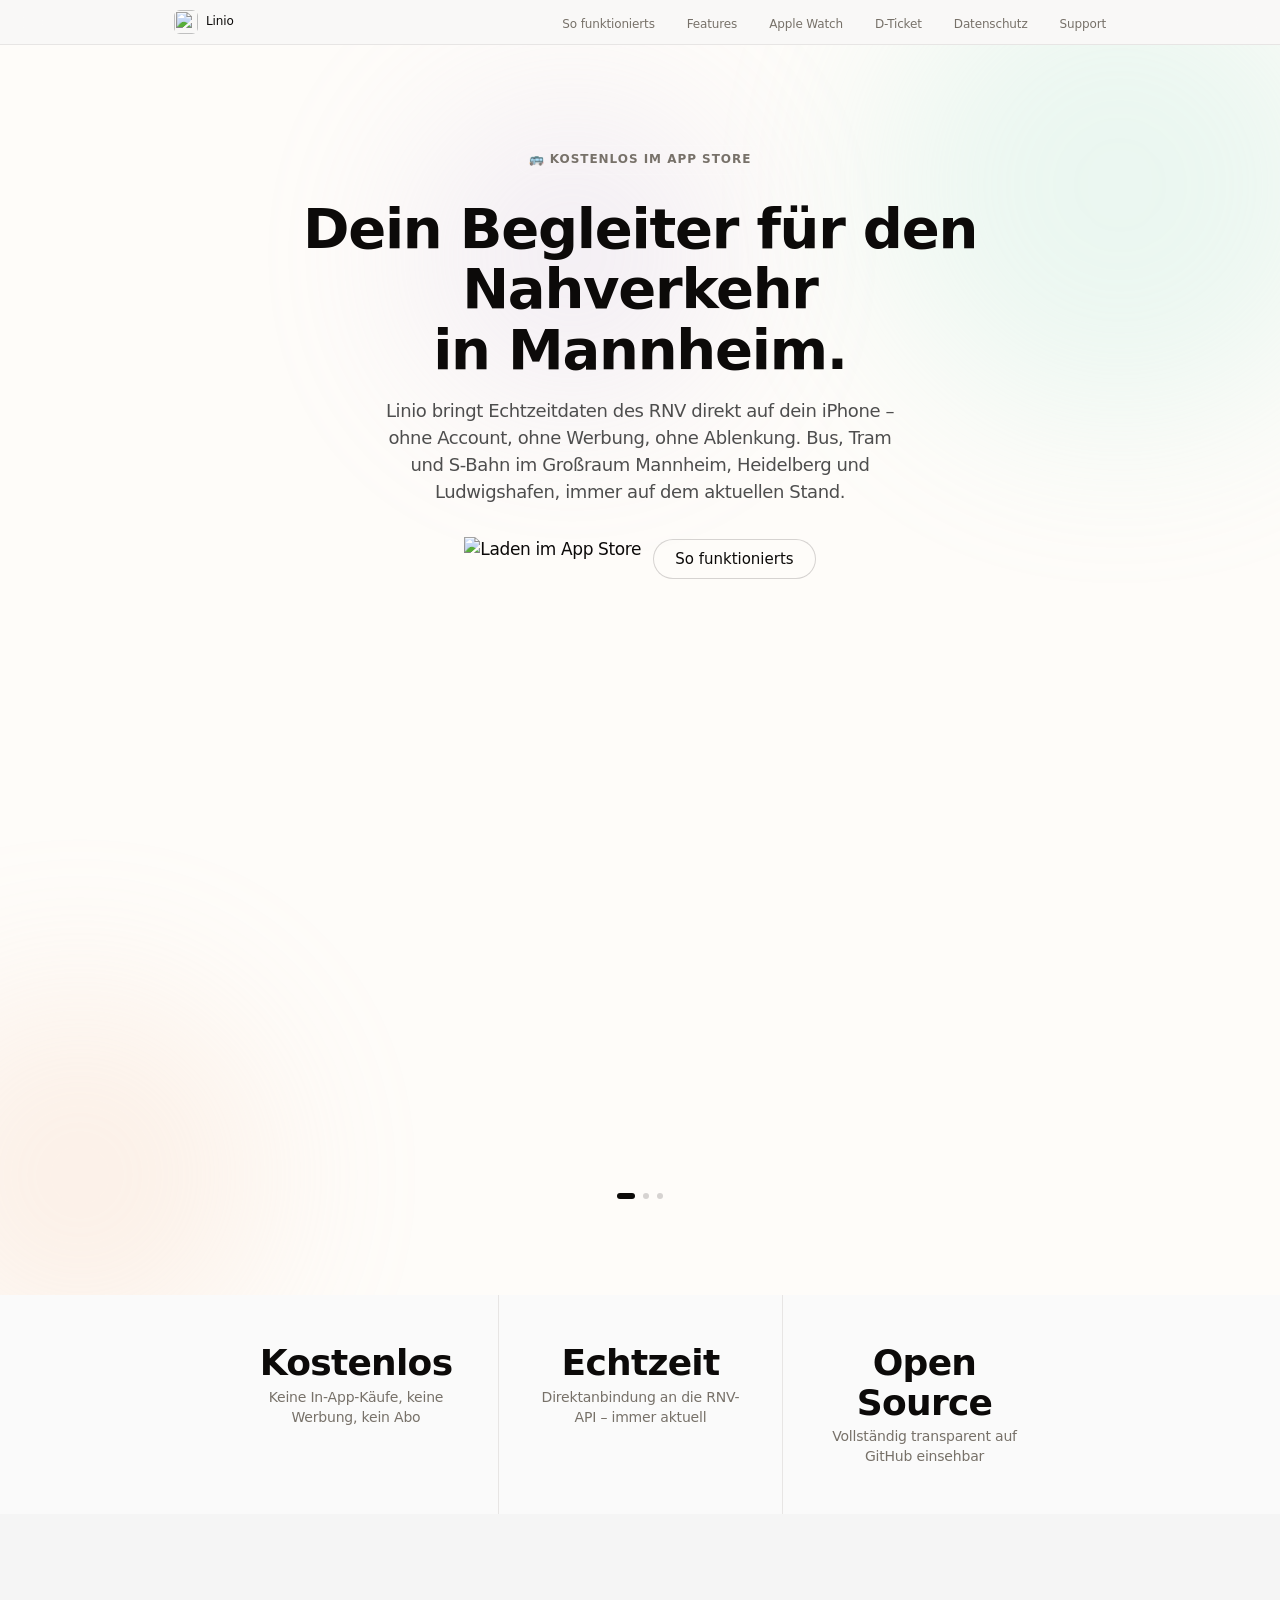
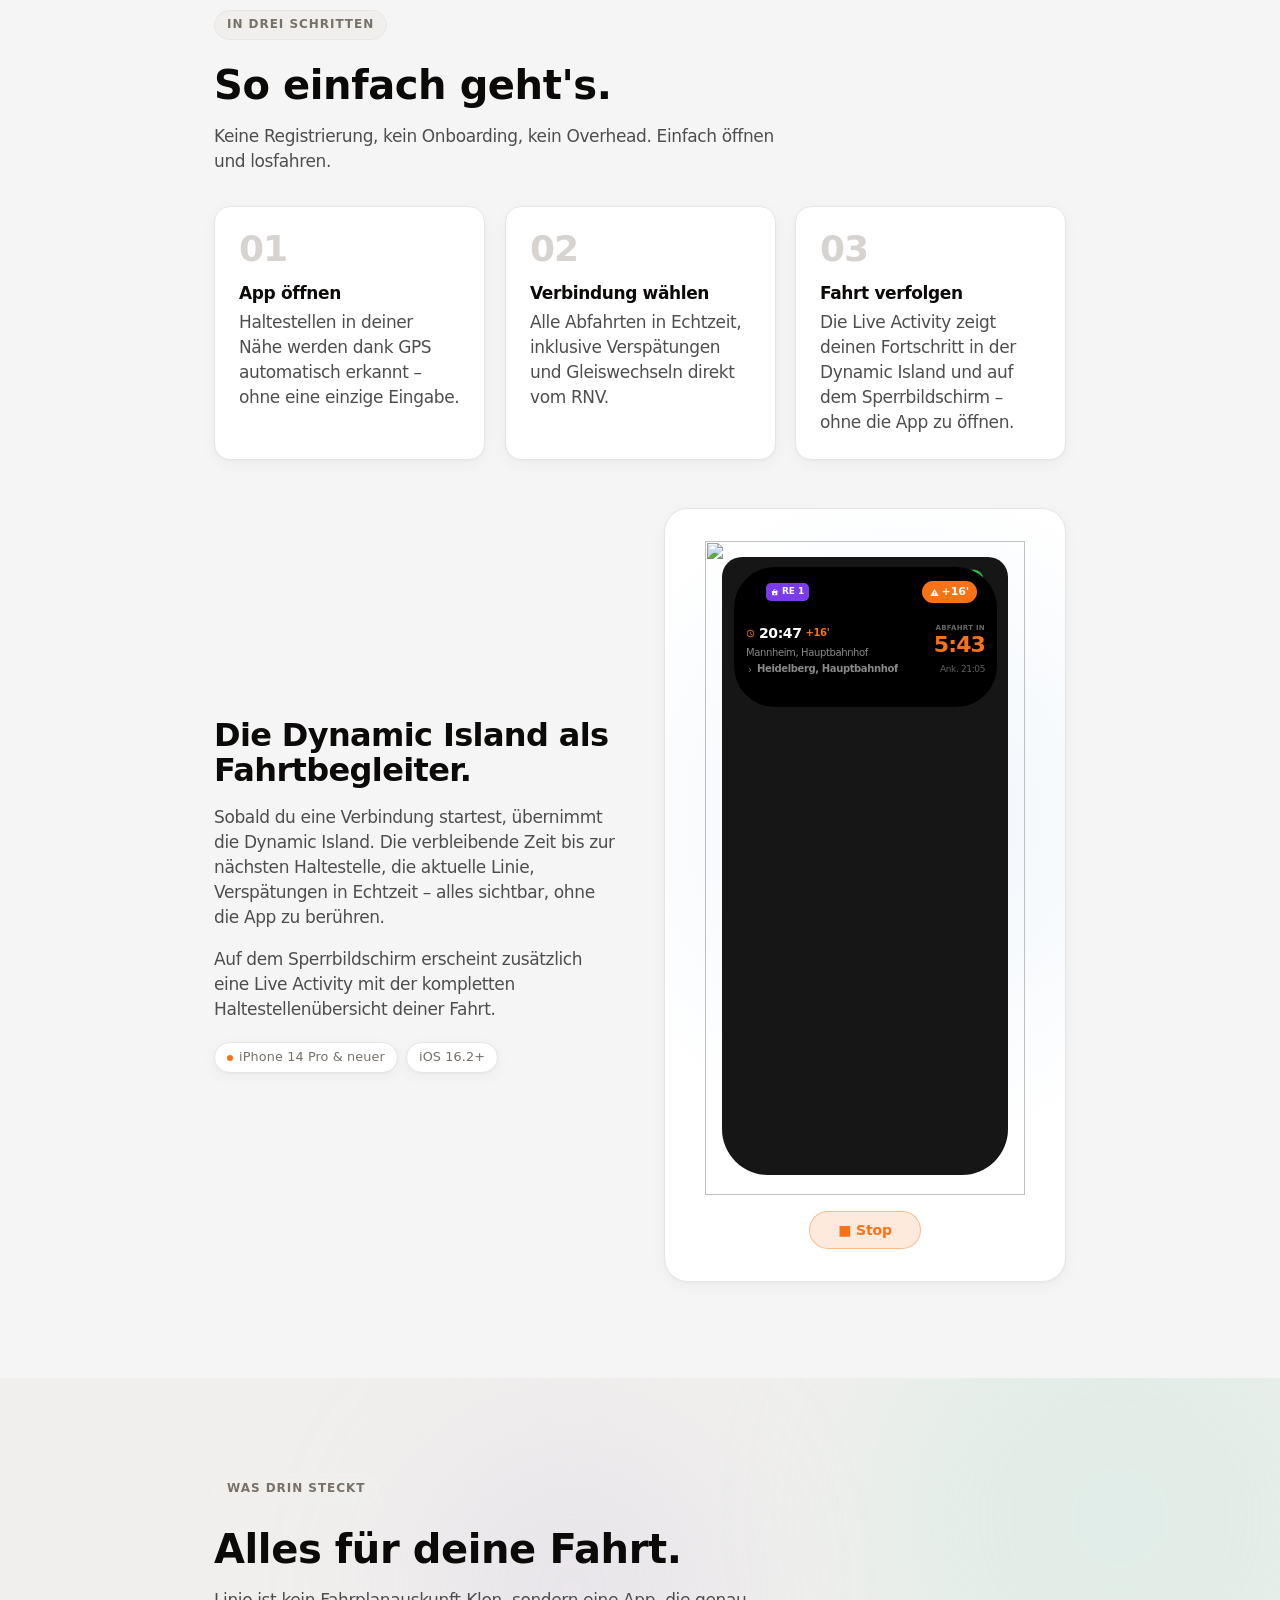
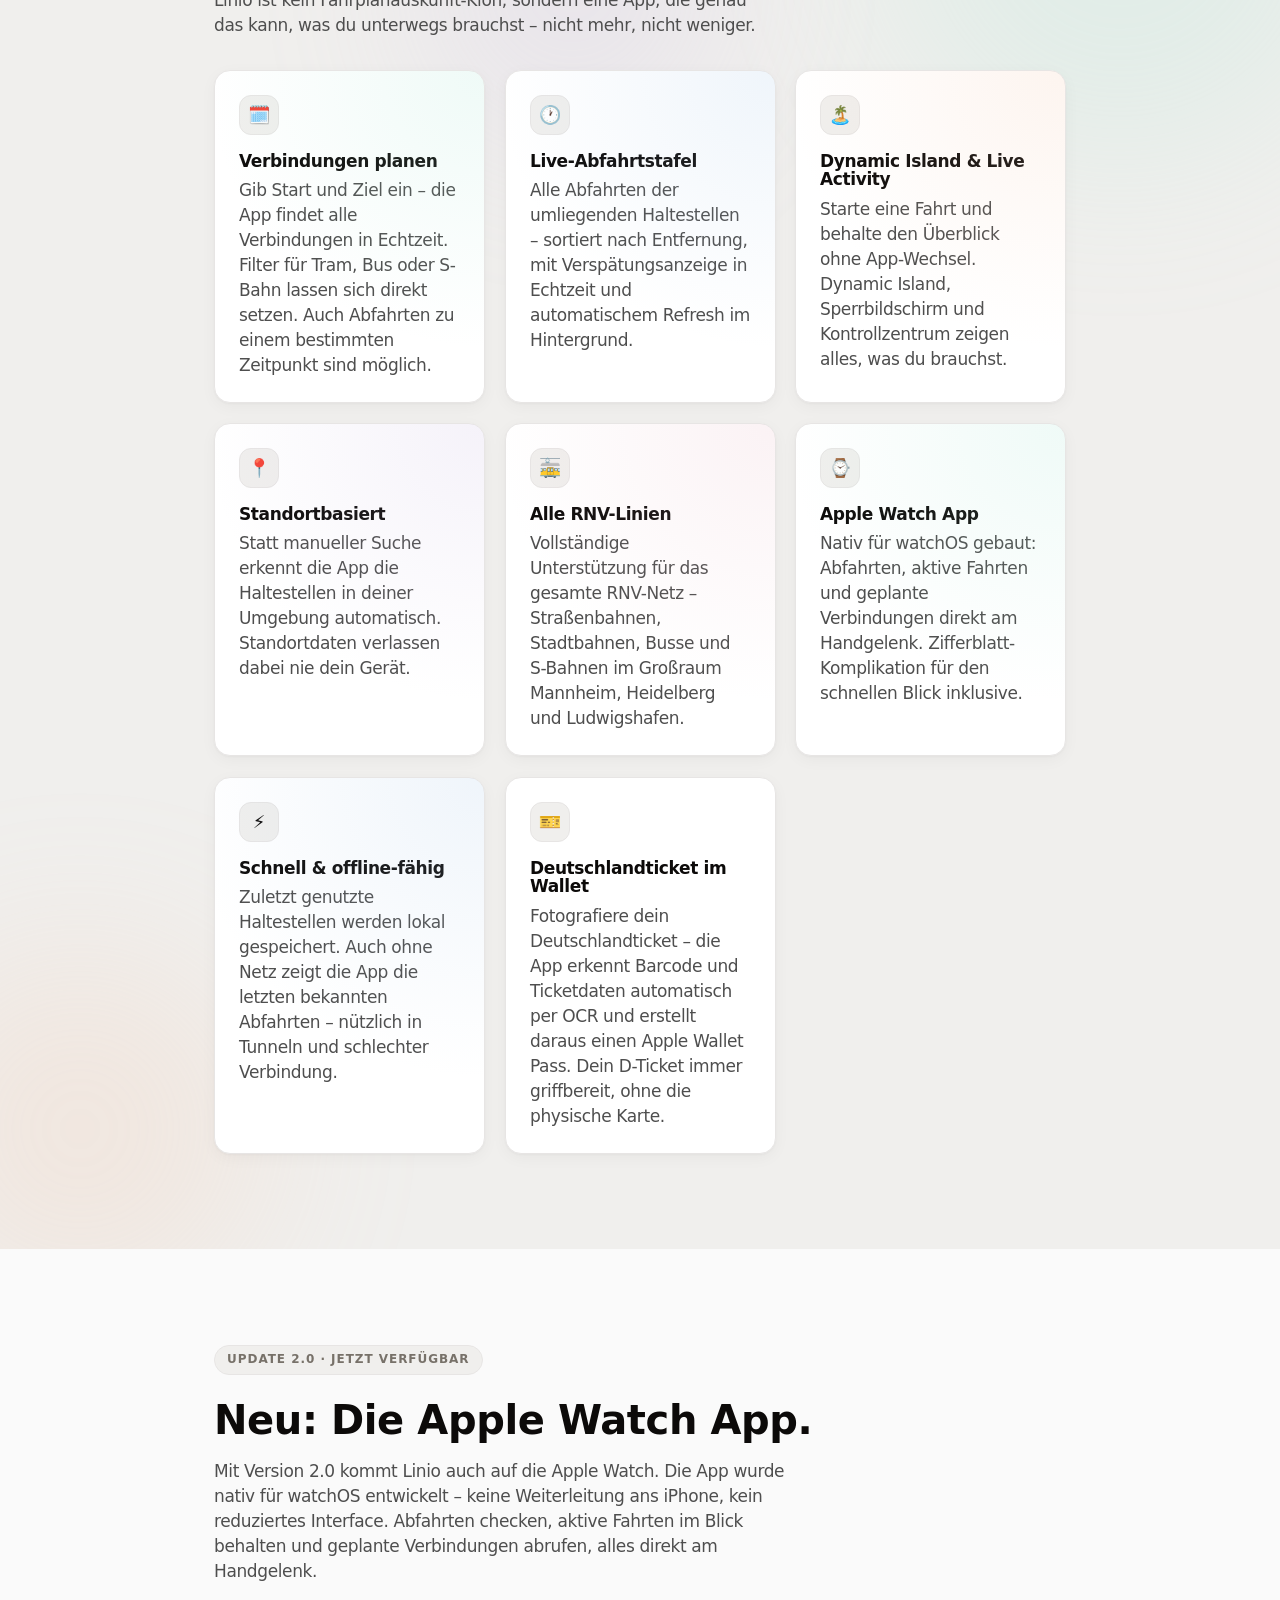
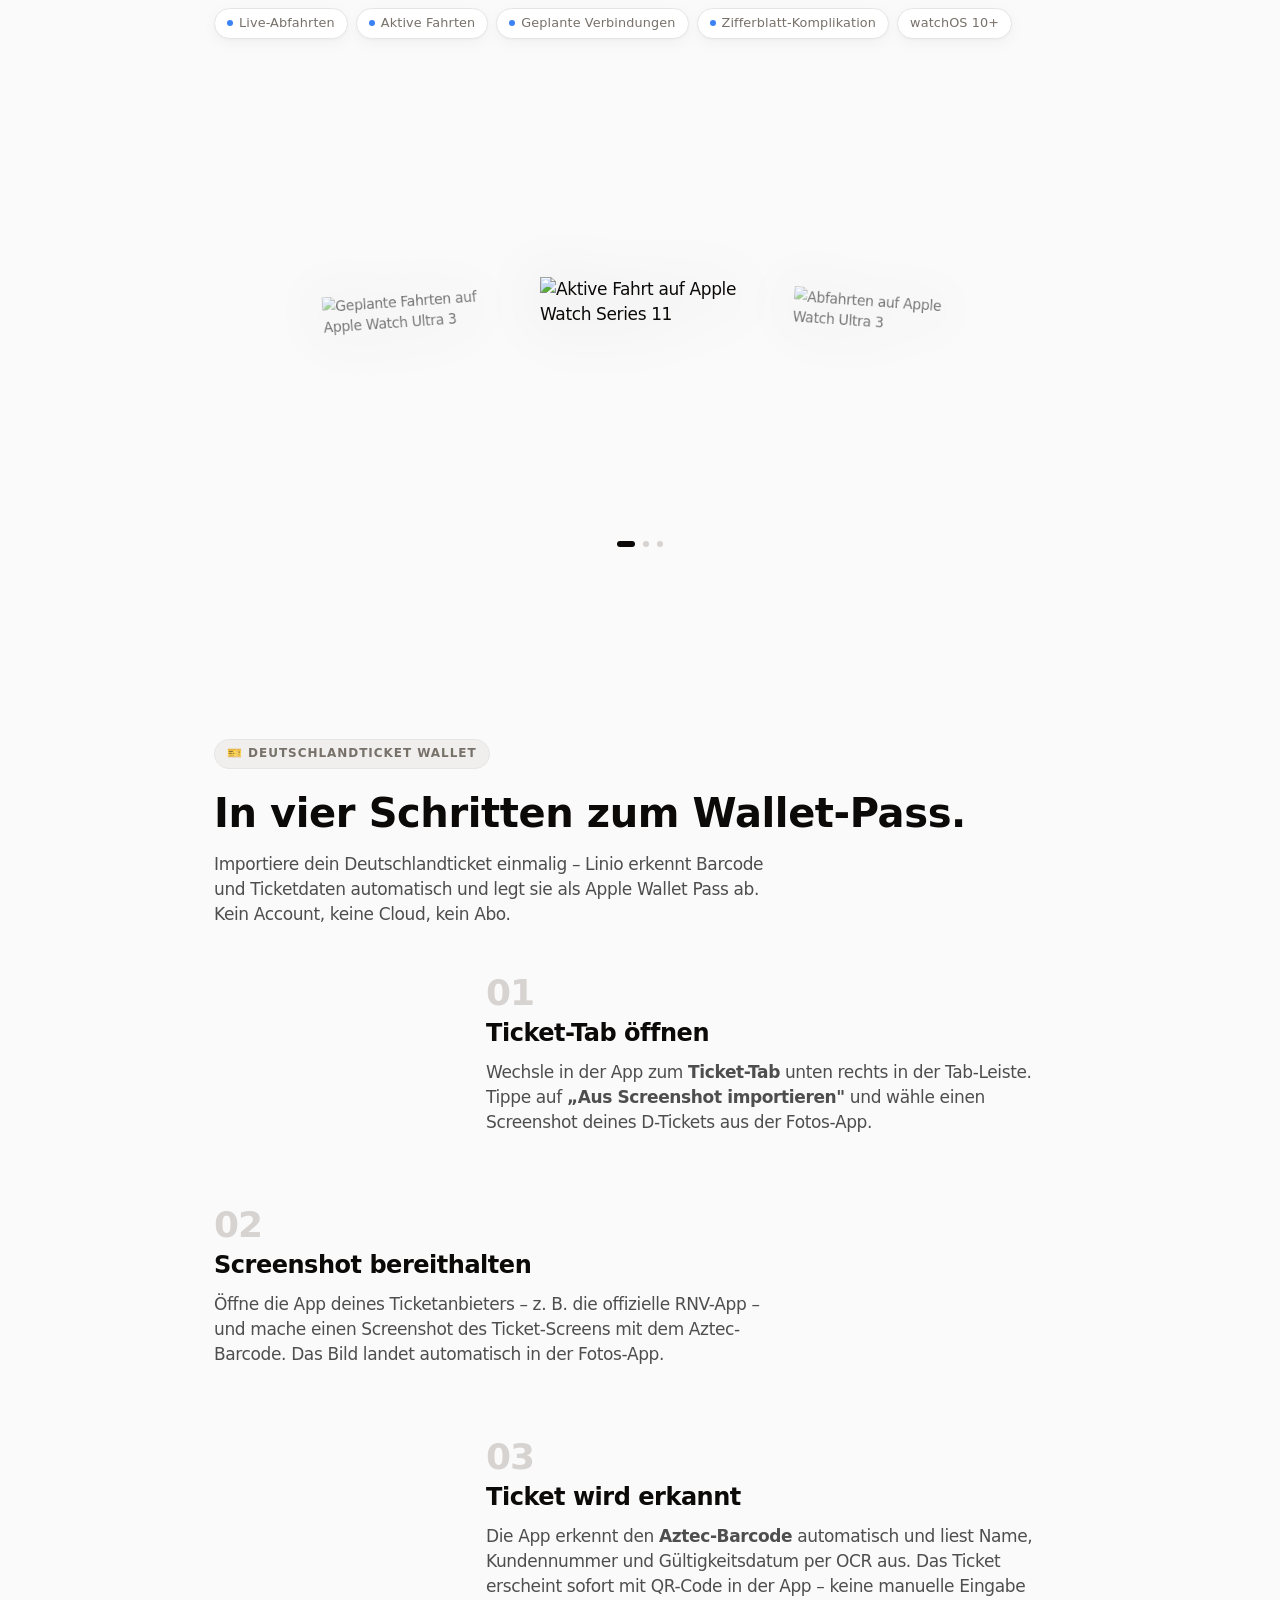
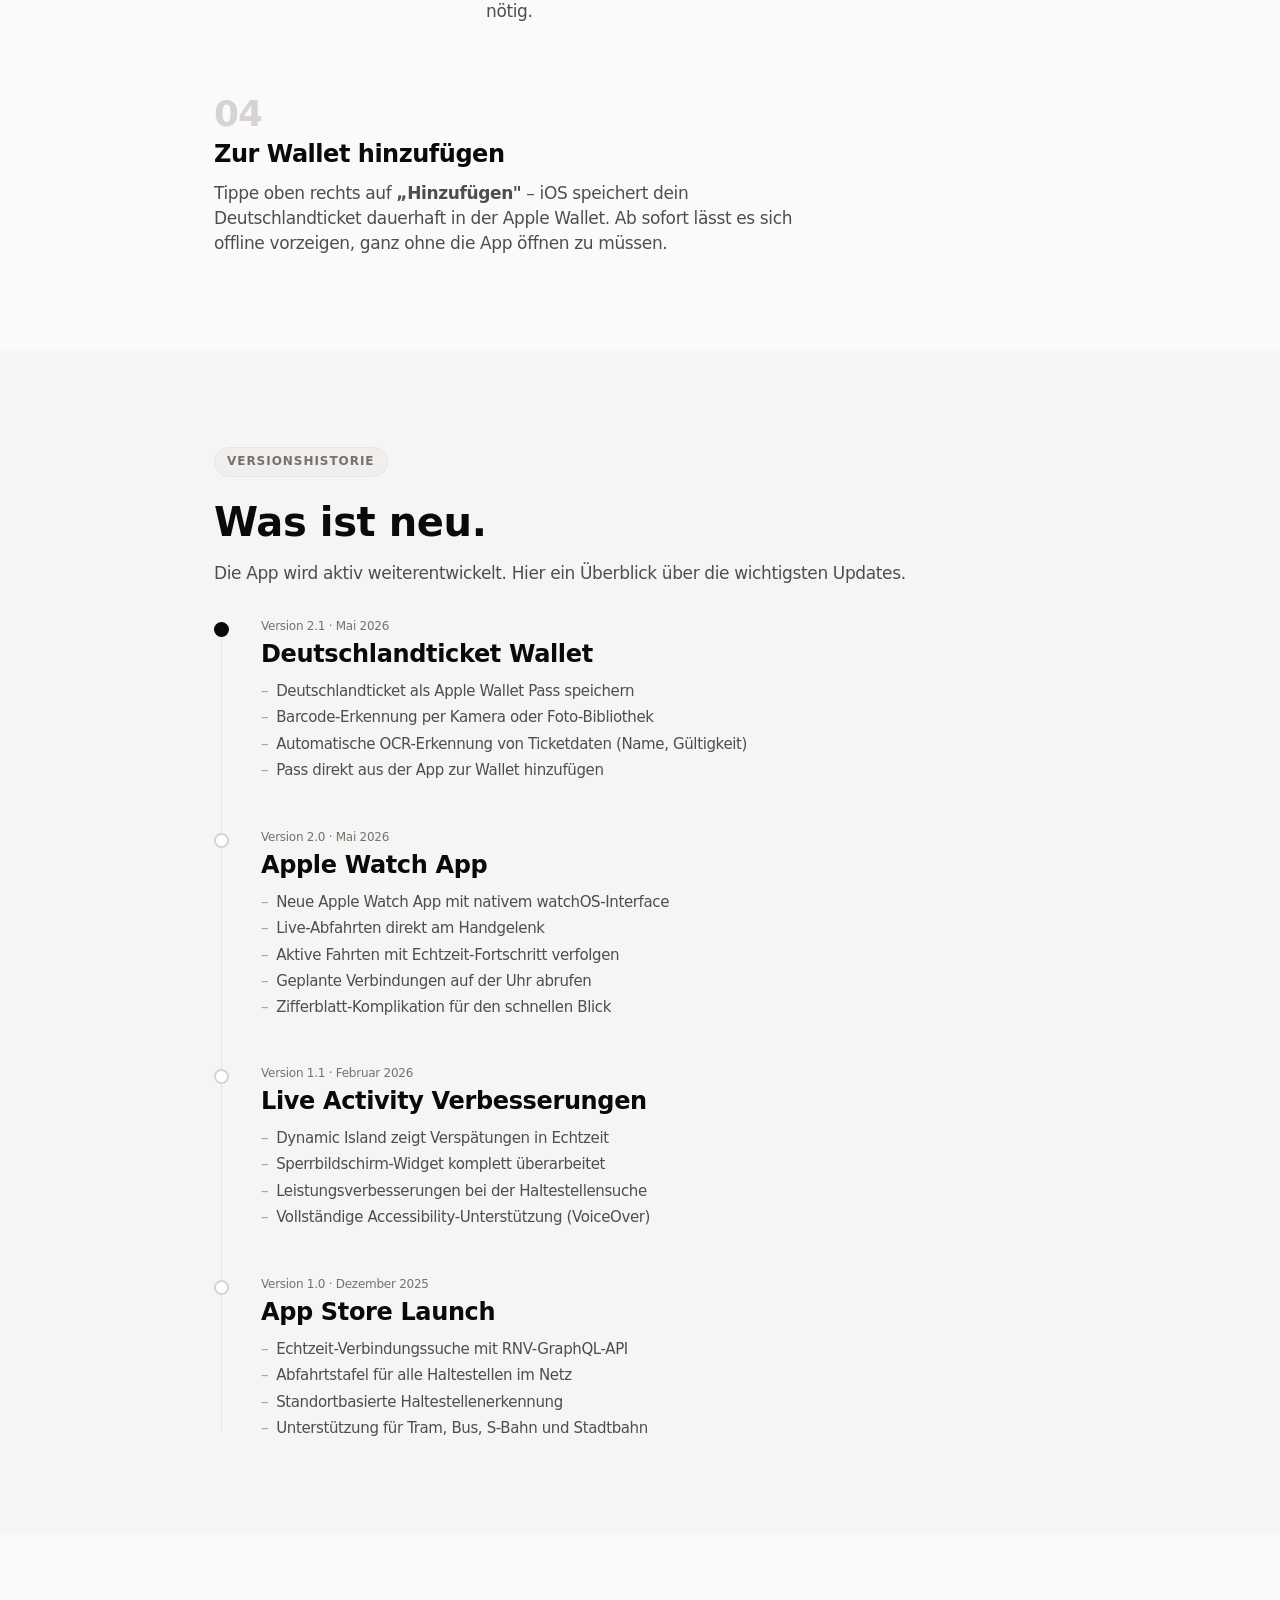
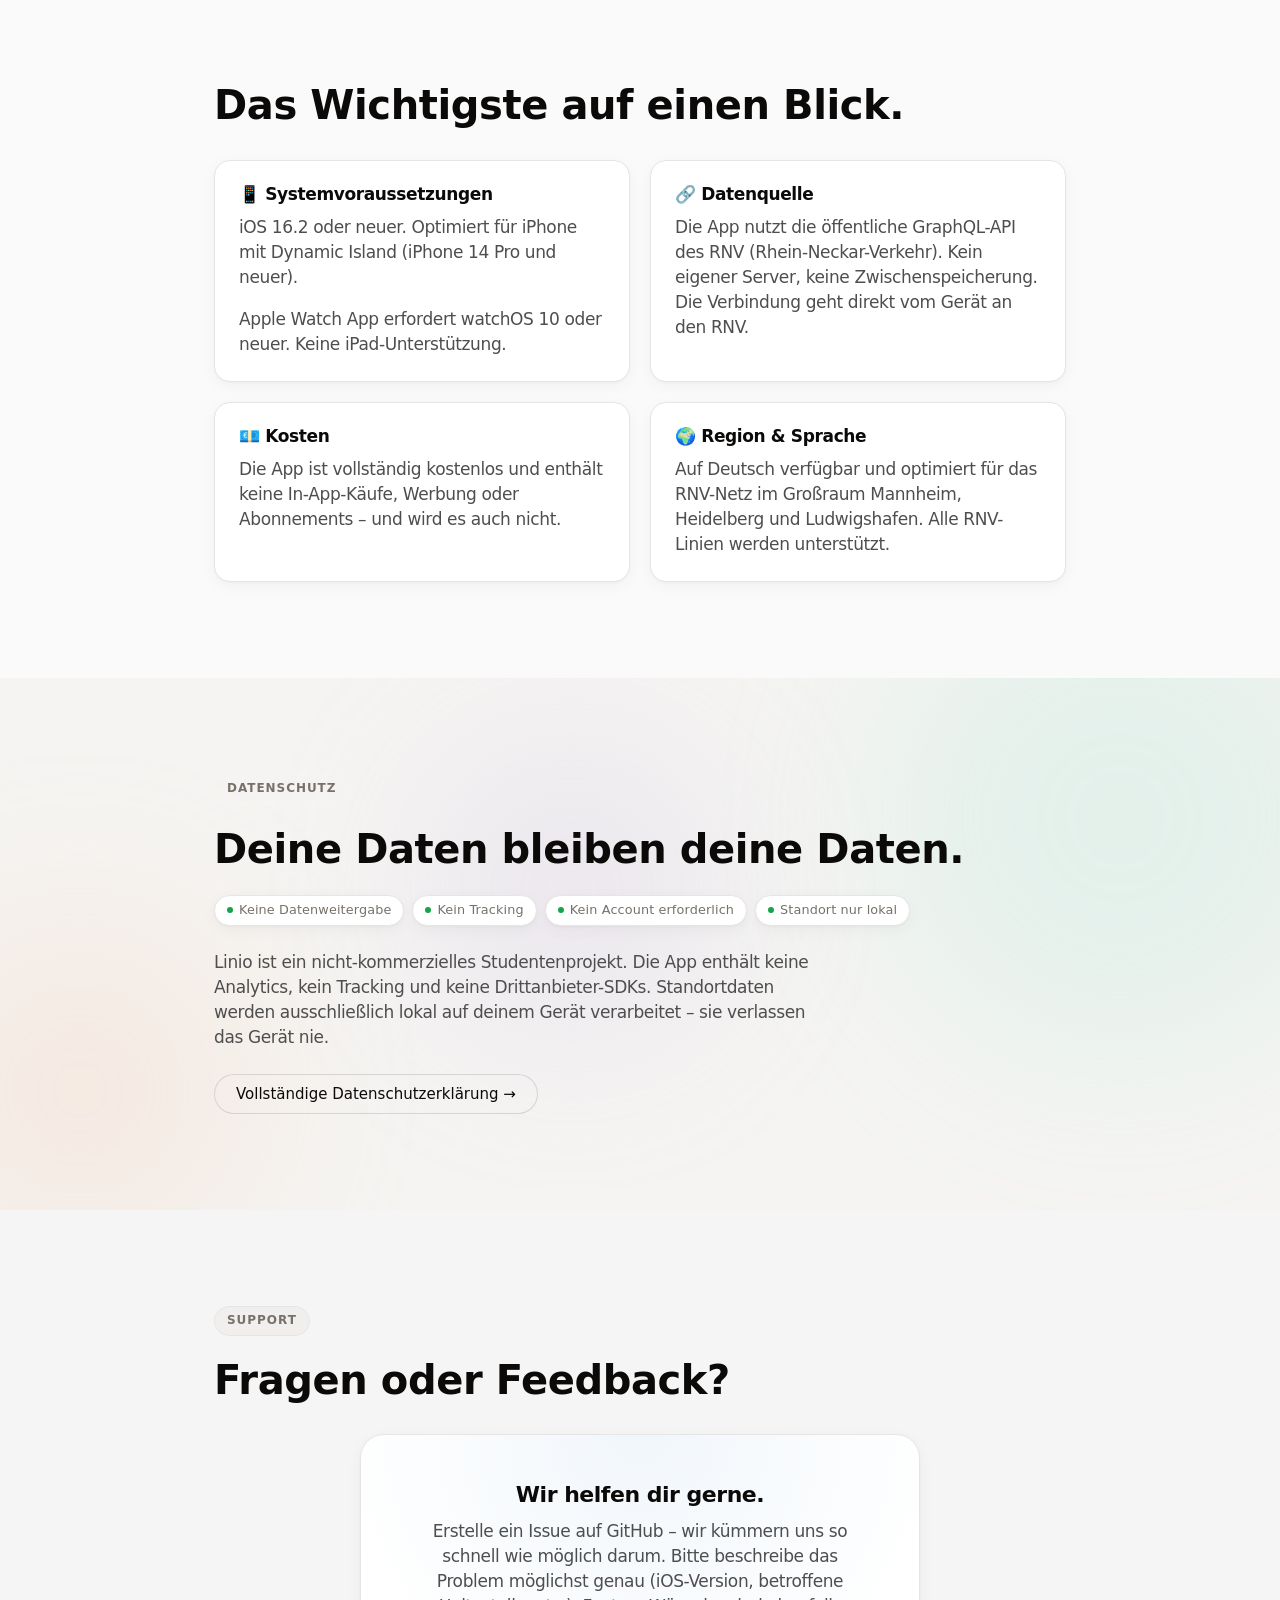
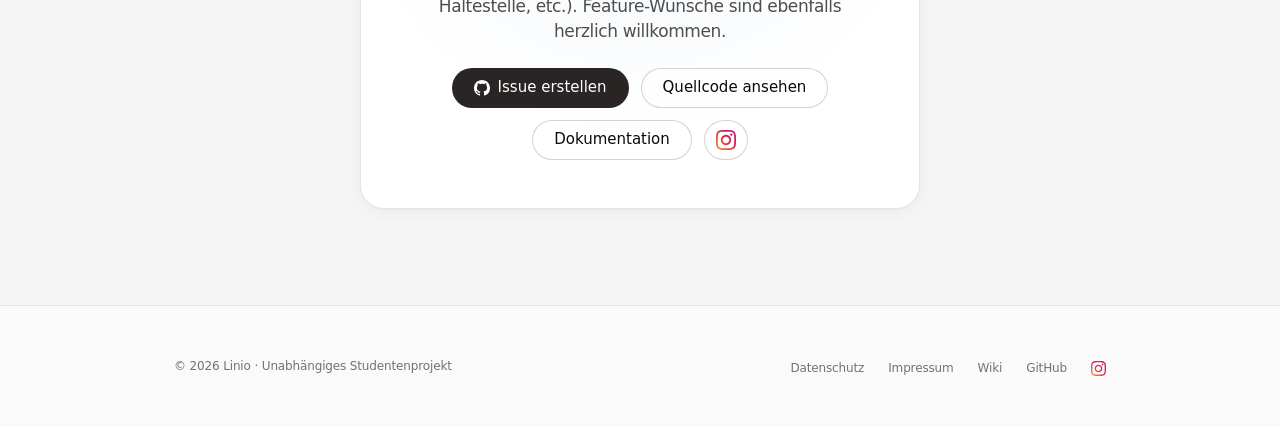
==== commit 118870ce: "docs: update index.html URLs and app name to Linio/deltacore-labs" ====
--- a/docs/index.html
+++ b/docs/index.html
@@ -3,33 +3,33 @@
 <head>
   <meta charset="UTF-8" />
   <meta name="viewport" content="width=device-width, initial-scale=1.0" />
-  <title>ÖPNV Mannheim – Dein Nahverkehrsbegleiter</title>
+  <title>Linio – Dein Nahverkehrsbegleiter</title>
   <meta name="description" content="Echtzeit-Verbindungen für Bus, Tram und S-Bahn in Mannheim und Umgebung – kostenlos, ohne Account, direkt auf deinem iPhone und der Apple Watch." />
 
-  <link rel="canonical" href="https://friedrichstefan.github.io/RNV-Transport-App/" />
+  <link rel="canonical" href="https://deltacore-labs.github.io/Linio-Mannheim-OEPNV/" />
   <link rel="icon" type="image/png" href="favicon.png" />
   <link rel="apple-touch-icon" href="apple-touch-icon.png" />
 
   <!-- Open Graph -->
   <meta property="og:type"        content="website" />
-  <meta property="og:title"       content="ÖPNV Mannheim – Dein Nahverkehrsbegleiter" />
+  <meta property="og:title"       content="Linio – Dein Nahverkehrsbegleiter" />
   <meta property="og:description" content="Echtzeit-Verbindungen für Bus, Tram und S-Bahn in Mannheim – kostenlos im App Store." />
-  <meta property="og:url"         content="https://friedrichstefan.github.io/RNV-Transport-App/" />
-  <meta property="og:image"       content="https://friedrichstefan.github.io/RNV-Transport-App/screenshots/abfahrten.png" />
+  <meta property="og:url"         content="https://deltacore-labs.github.io/Linio-Mannheim-OEPNV/" />
+  <meta property="og:image"       content="https://deltacore-labs.github.io/Linio-Mannheim-OEPNV/screenshots/abfahrten.png" />
   <meta property="og:locale"      content="de_DE" />
 
   <!-- Twitter / X Card -->
   <meta name="twitter:card"        content="summary_large_image" />
-  <meta name="twitter:title"       content="ÖPNV Mannheim" />
+  <meta name="twitter:title"       content="Linio" />
   <meta name="twitter:description" content="Echtzeit-Verbindungen für Bus, Tram und S-Bahn in Mannheim – kostenlos im App Store." />
-  <meta name="twitter:image"       content="https://friedrichstefan.github.io/RNV-Transport-App/screenshots/abfahrten.png" />
+  <meta name="twitter:image"       content="https://deltacore-labs.github.io/Linio-Mannheim-OEPNV/screenshots/abfahrten.png" />
 
   <!-- JSON-LD -->
   <script type="application/ld+json">
   {
     "@context": "https://schema.org",
     "@type": "MobileApplication",
-    "name": "ÖPNV Mannheim",
+    "name": "Linio",
     "description": "Echtzeit-Verbindungen für Bus, Tram und S-Bahn in Mannheim und Umgebung.",
     "applicationCategory": "TravelApplication",
     "operatingSystem": "iOS 16.2+",
@@ -139,7 +139,7 @@
   <div class="nav-inner">
     <a class="nav-logo" href="#">
       <img src="favicon.png" alt="" width="30" height="30" />
-      ÖPNV Mannheim
+      Linio
     </a>
 
     <ul class="nav-links">
@@ -179,7 +179,7 @@
     <span class="eyebrow hero-enter hero-enter-1">🚌 Kostenlos im App Store</span>
     <h1 class="hero-enter hero-enter-2">Dein Begleiter für den Nahverkehr in&nbsp;Mannheim.</h1>
     <p class="hero-sub hero-enter hero-enter-3">
-      ÖPNV Mannheim bringt Echtzeitdaten des RNV direkt auf dein iPhone –
+      Linio bringt Echtzeitdaten des RNV direkt auf dein iPhone –
       ohne Account, ohne Werbung, ohne Ablenkung.
       Bus, Tram und S-Bahn im Großraum Mannheim, Heidelberg und Ludwigshafen,
       immer auf dem aktuellen Stand.
@@ -189,7 +189,7 @@
       <a href="https://apps.apple.com/de/app/mannheim-transportation/id6761051893"
          class="appstore-badge-link"
          target="_blank" rel="noopener"
-         aria-label="ÖPNV Mannheim im App Store laden">
+         aria-label="Linio im App Store laden">
         <picture>
           <source srcset="appstore-badge-white.svg" media="(prefers-color-scheme: dark)" />
           <img src="appstore-badge-black.svg" alt="Laden im App Store" height="44" />
@@ -388,7 +388,7 @@
     <span class="eyebrow anim">Was drin steckt</span>
     <h2 class="anim">Alles für deine Fahrt.</h2>
     <p class="anim" style="max-width:560px">
-      ÖPNV Mannheim ist kein Fahrplanauskunft-Klon, sondern eine App,
+      Linio ist kein Fahrplanauskunft-Klon, sondern eine App,
       die genau das kann, was du unterwegs brauchst – nicht mehr, nicht weniger.
     </p>
     <div class="features-grid">
@@ -451,7 +451,7 @@
     <span class="eyebrow anim">Update 2.0 · Jetzt verfügbar</span>
     <h2 class="anim">Neu: Die Apple Watch&nbsp;App.</h2>
     <p class="anim" style="max-width:580px">
-      Mit Version 2.0 kommt ÖPNV Mannheim auch auf die Apple Watch.
+      Mit Version 2.0 kommt Linio auch auf die Apple Watch.
       Die App wurde nativ für watchOS entwickelt – keine Weiterleitung ans iPhone,
       kein reduziertes Interface. Abfahrten checken, aktive Fahrten im Blick behalten
       und geplante Verbindungen abrufen, alles direkt am Handgelenk.
@@ -493,7 +493,7 @@
     <span class="eyebrow anim">🎫 Deutschlandticket Wallet</span>
     <h2 class="anim">In vier Schritten zum Wallet‑Pass.</h2>
     <p class="anim" style="max-width:560px">
-      Importiere dein Deutschlandticket einmalig – ÖPNV Mannheim erkennt Barcode und
+      Importiere dein Deutschlandticket einmalig – Linio erkennt Barcode und
       Ticketdaten automatisch und legt sie als Apple Wallet Pass ab.
       Kein Account, keine Cloud, kein Abo.
     </p>
@@ -678,7 +678,7 @@
       <span class="badge"><span class="dot"></span> Standort nur lokal</span>
     </div>
     <p class="anim" style="margin-top: 1.5rem; max-width: 600px;">
-      ÖPNV Mannheim ist ein nicht-kommerzielles Studentenprojekt.
+      Linio ist ein nicht-kommerzielles Studentenprojekt.
       Die App enthält keine Analytics, kein Tracking und keine Drittanbieter-SDKs.
       Standortdaten werden ausschließlich lokal auf deinem Gerät verarbeitet –
       sie verlassen das Gerät nie.
@@ -702,7 +702,7 @@
         Feature-Wünsche sind ebenfalls herzlich willkommen.
       </p>
       <div class="btn-group" style="justify-content: center">
-        <a href="https://github.com/friedrichstefan/RNV-Transport-App/issues"
+        <a href="https://github.com/deltacore-labs/Linio-Mannheim-OEPNV/issues"
            class="btn btn-primary"
            target="_blank" rel="noopener">
           <svg width="16" height="16" viewBox="0 0 24 24" fill="currentColor" aria-hidden="true">
@@ -710,10 +710,10 @@
           </svg>
           Issue erstellen
         </a>
-        <a href="https://github.com/friedrichstefan/RNV-Transport-App" class="btn btn-outline" target="_blank" rel="noopener">
+        <a href="https://github.com/deltacore-labs/Linio-Mannheim-OEPNV" class="btn btn-outline" target="_blank" rel="noopener">
           Quellcode ansehen
         </a>
-        <a href="https://github.com/friedrichstefan/RNV-Transport-App/wiki" class="btn btn-outline" target="_blank" rel="noopener">
+        <a href="https://github.com/deltacore-labs/Linio-Mannheim-OEPNV/wiki" class="btn btn-outline" target="_blank" rel="noopener">
           Dokumentation
         </a>
         <a href="https://www.instagram.com/delta.corelabs/" class="btn btn-instagram" target="_blank" rel="noopener" aria-label="Instagram">
@@ -738,12 +738,12 @@
 <!-- ── Footer ────────────────────────────────────────────────────── -->
 <footer class="tile-parchment">
   <div class="footer-inner">
-    <span>© 2026 ÖPNV Mannheim · Unabhängiges Studentenprojekt</span>
+    <span>© 2026 Linio · Unabhängiges Studentenprojekt</span>
     <ul>
       <li><a href="datenschutz.html">Datenschutz</a></li>
       <li><a href="impressum.html">Impressum</a></li>
-      <li><a href="https://github.com/friedrichstefan/RNV-Transport-App/wiki" target="_blank" rel="noopener">Wiki</a></li>
-      <li><a href="https://github.com/friedrichstefan/RNV-Transport-App" target="_blank" rel="noopener">GitHub</a></li>
+      <li><a href="https://github.com/deltacore-labs/Linio-Mannheim-OEPNV/wiki" target="_blank" rel="noopener">Wiki</a></li>
+      <li><a href="https://github.com/deltacore-labs/Linio-Mannheim-OEPNV" target="_blank" rel="noopener">GitHub</a></li>
       <li><a href="https://www.instagram.com/delta.corelabs/" target="_blank" rel="noopener" aria-label="Instagram">
         <svg width="15" height="15" viewBox="0 0 24 24" fill="url(#ig-grad)" aria-hidden="true" style="vertical-align:middle">
           <path d="M12 2.163c3.204 0 3.584.012 4.85.07 3.252.148 4.771 1.691 4.919 4.919.058 1.265.069 1.645.069 4.849 0 3.205-.012 3.584-.069 4.849-.149 3.225-1.664 4.771-4.919 4.919-1.266.058-1.644.07-4.85.07-3.204 0-3.584-.012-4.849-.07-3.26-.149-4.771-1.699-4.919-4.92-.058-1.265-.07-1.644-.07-4.849 0-3.204.013-3.583.07-4.849.149-3.227 1.664-4.771 4.919-4.919 1.266-.057 1.645-.069 4.849-.069zm0-2.163c-3.259 0-3.667.014-4.947.072-4.358.2-6.78 2.618-6.98 6.98-.059 1.281-.073 1.689-.073 4.948 0 3.259.014 3.668.072 4.948.2 4.358 2.618 6.78 6.98 6.98 1.281.058 1.689.072 4.948.072 3.259 0 3.668-.014 4.948-.072 4.354-.2 6.782-2.618 6.979-6.98.059-1.28.073-1.689.073-4.948 0-3.259-.014-3.667-.072-4.947-.196-4.354-2.617-6.78-6.979-6.98-1.281-.059-1.69-.073-4.949-.073zm0 5.838c-3.403 0-6.162 2.759-6.162 6.162s2.759 6.163 6.162 6.163 6.162-2.759 6.162-6.163c0-3.403-2.759-6.162-6.162-6.162zm0 10.162c-2.209 0-4-1.79-4-4 0-2.209 1.791-4 4-4s4 1.791 4 4c0 2.21-1.791 4-4 4zm6.406-11.845c-.796 0-1.441.645-1.441 1.44s.645 1.44 1.441 1.44c.795 0 1.439-.645 1.439-1.44s-.644-1.44-1.439-1.44z"/>
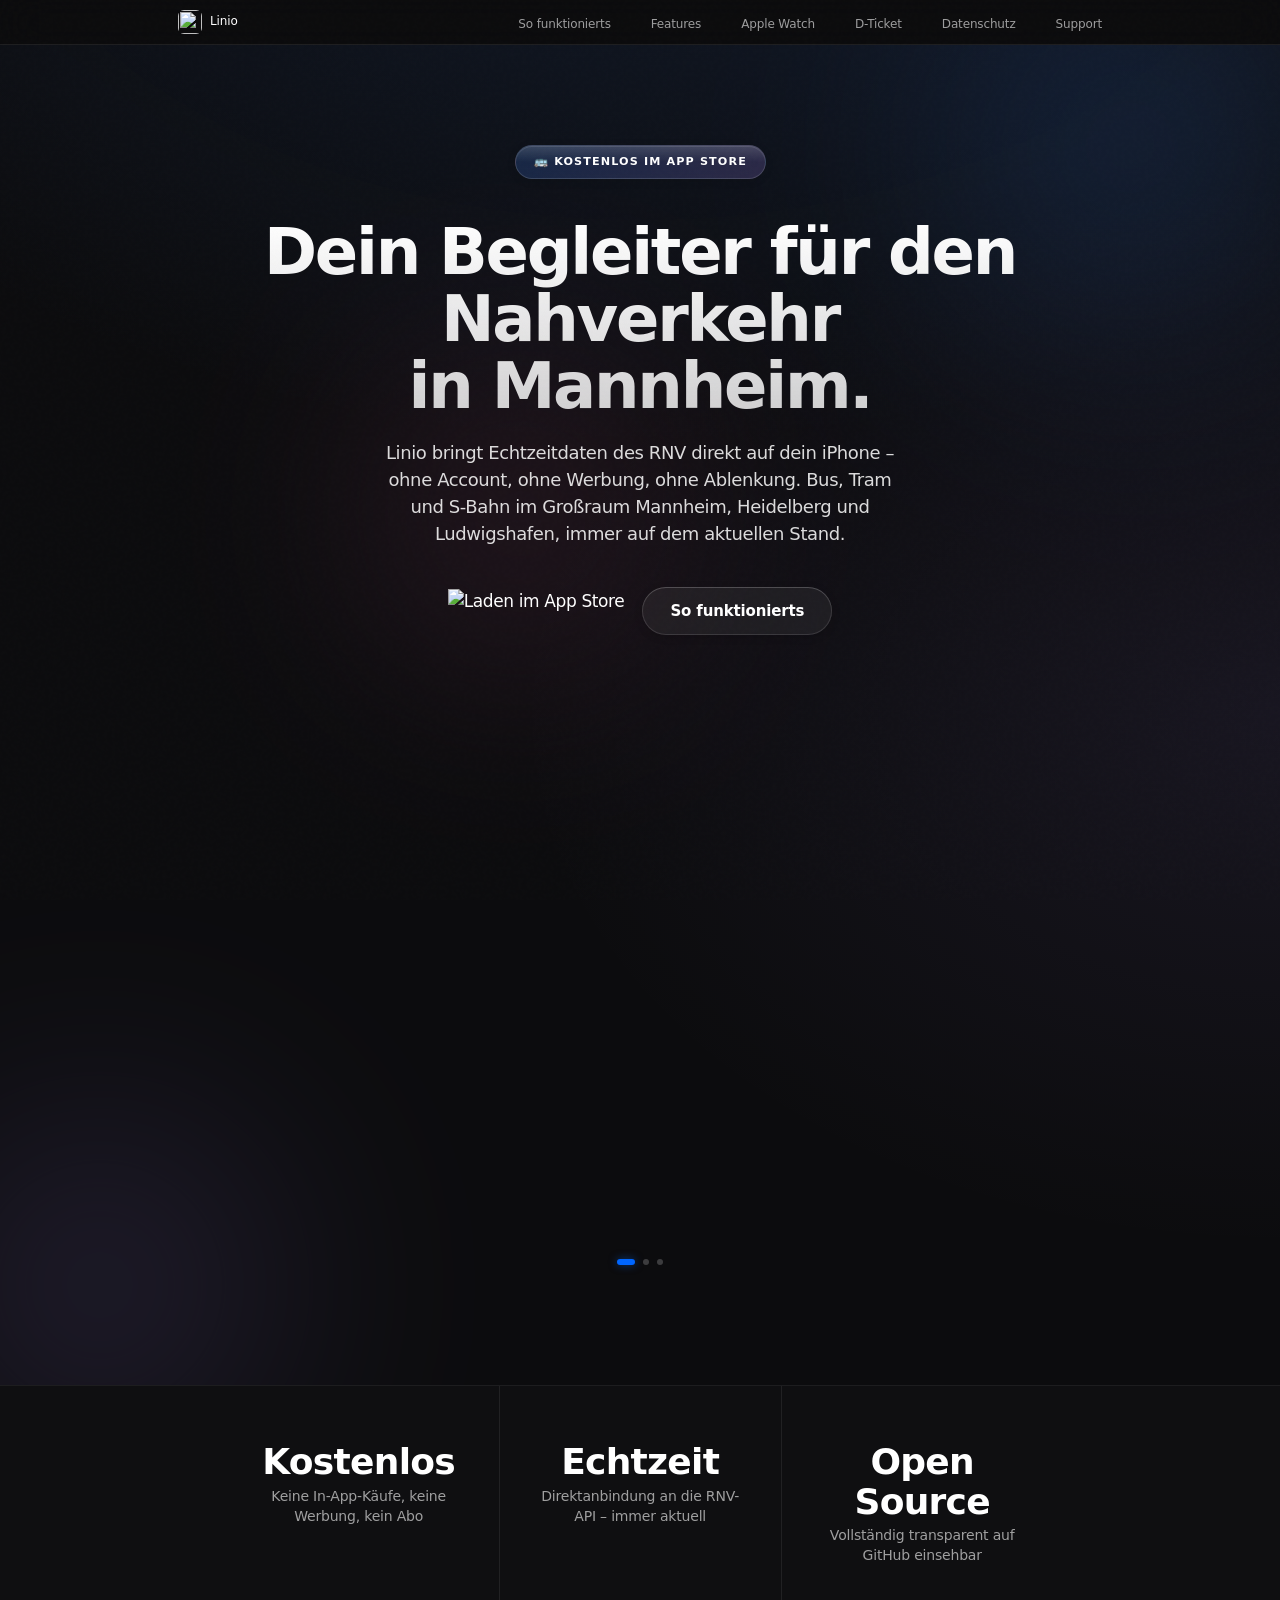
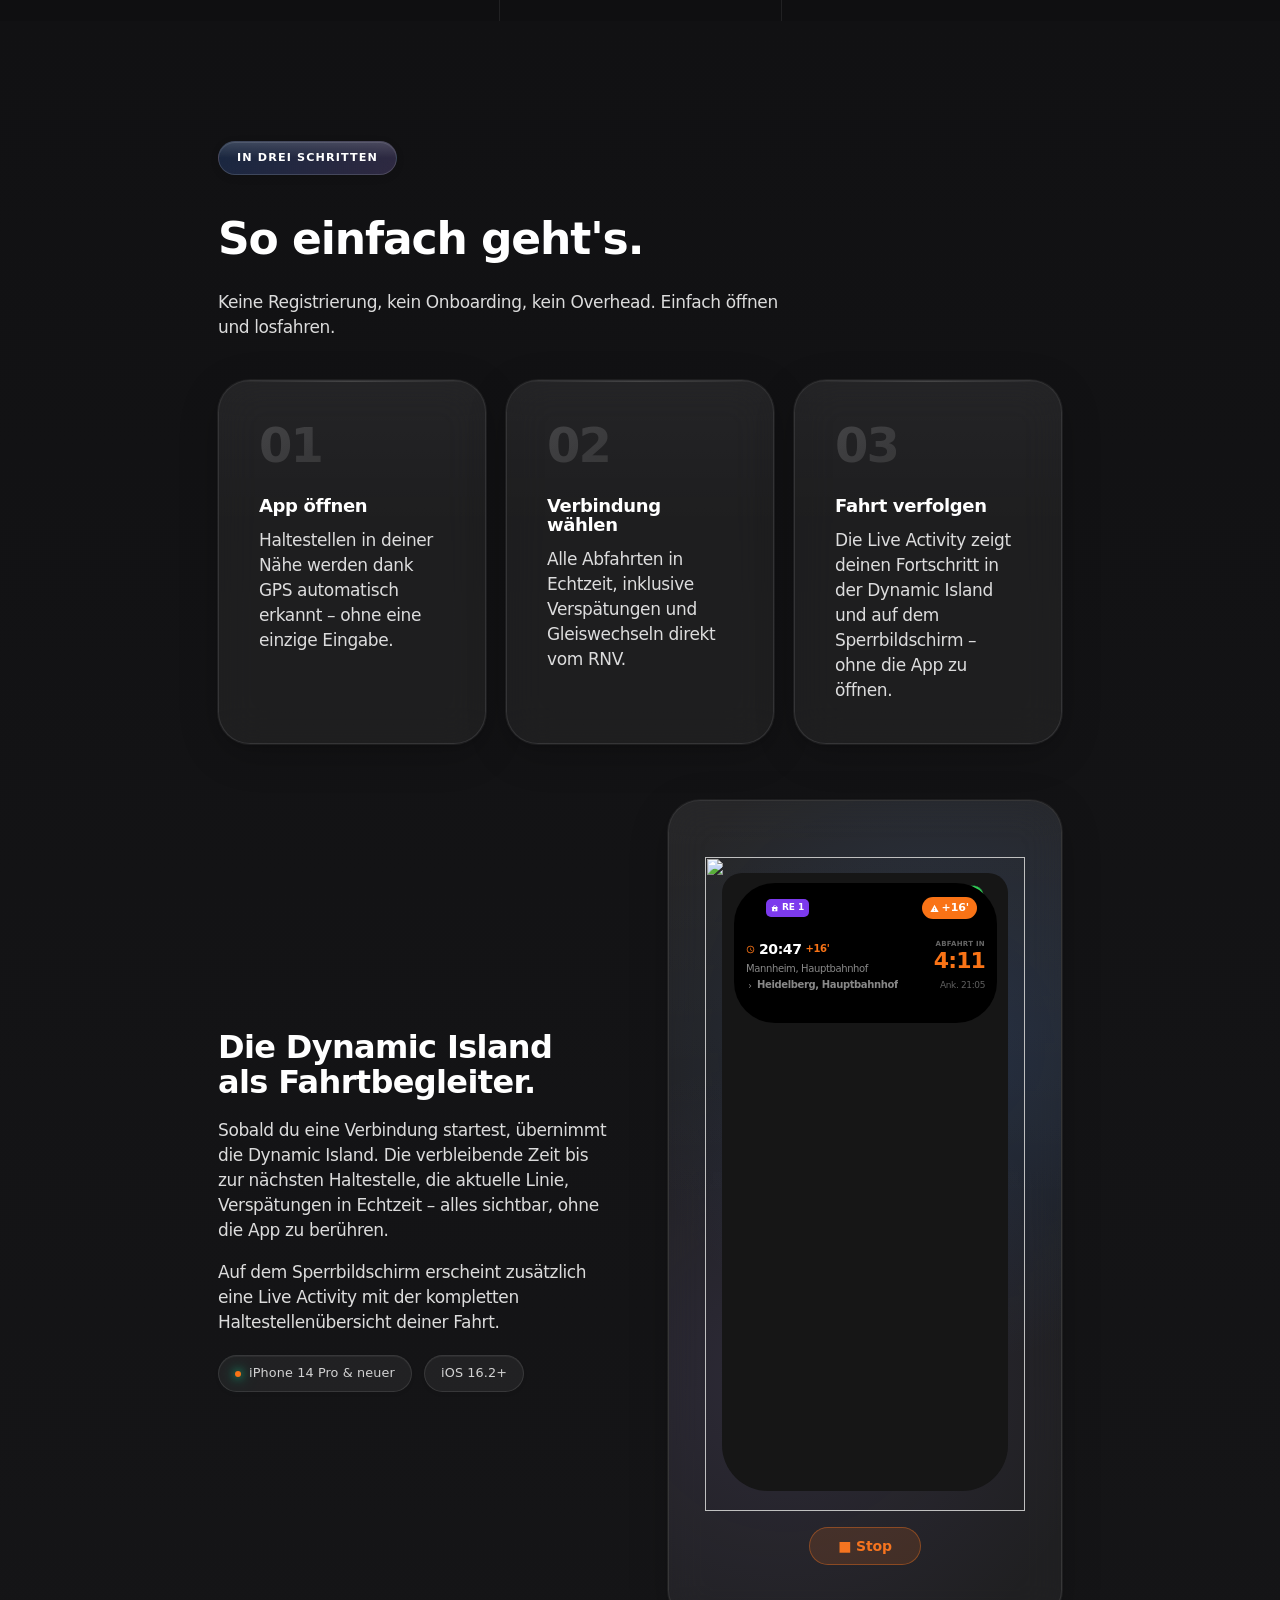
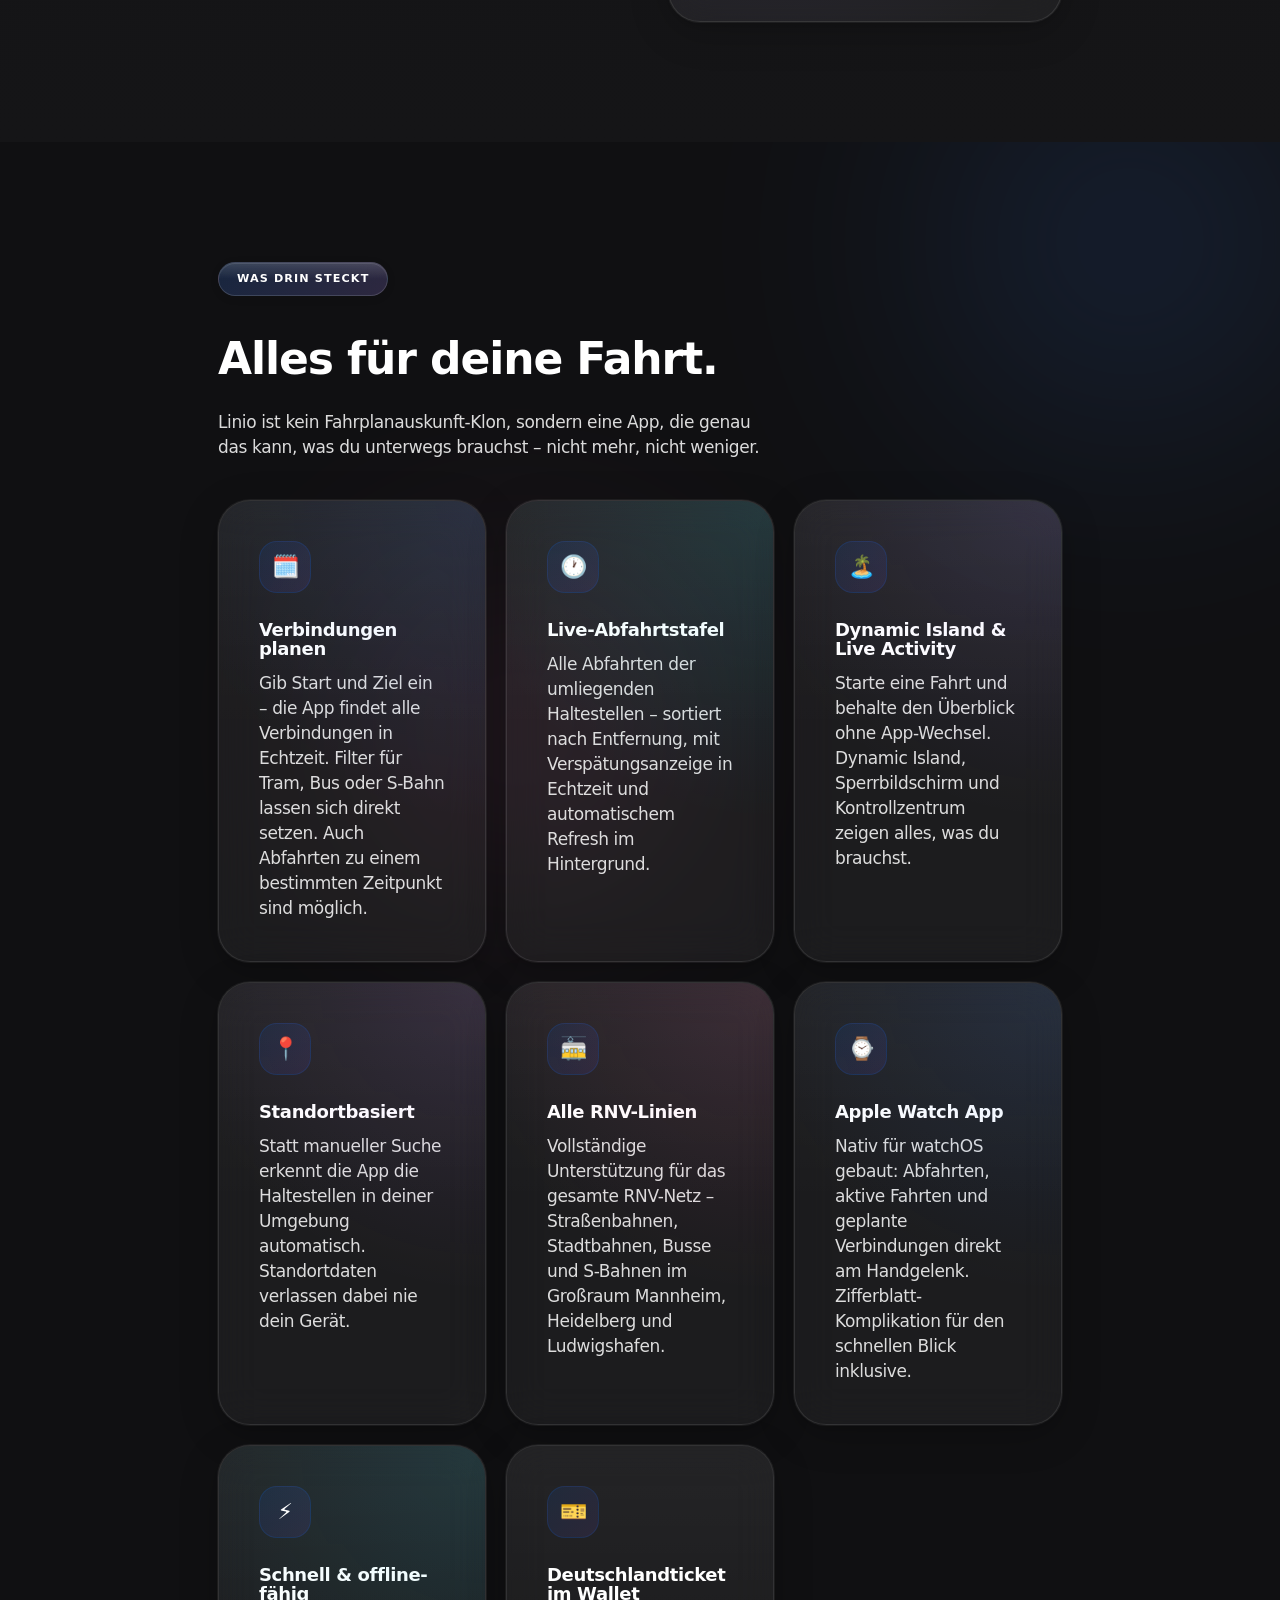
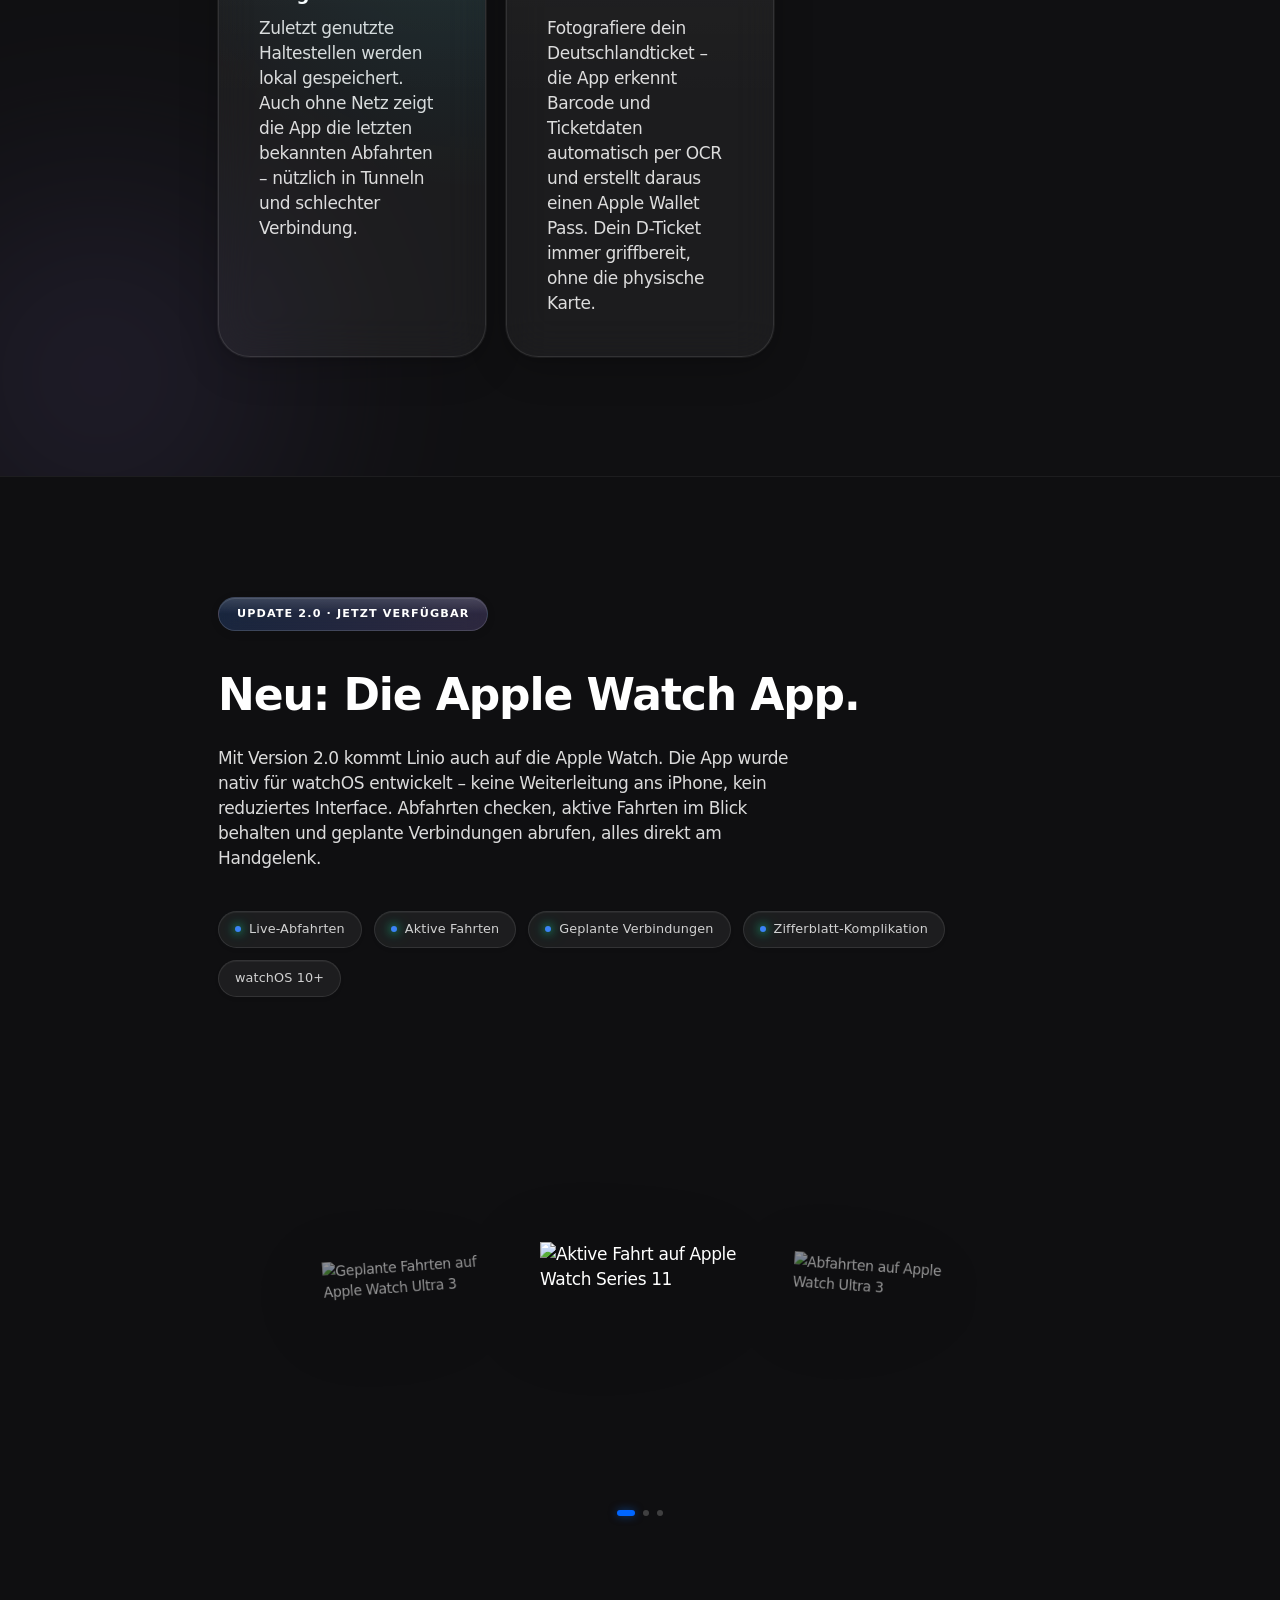
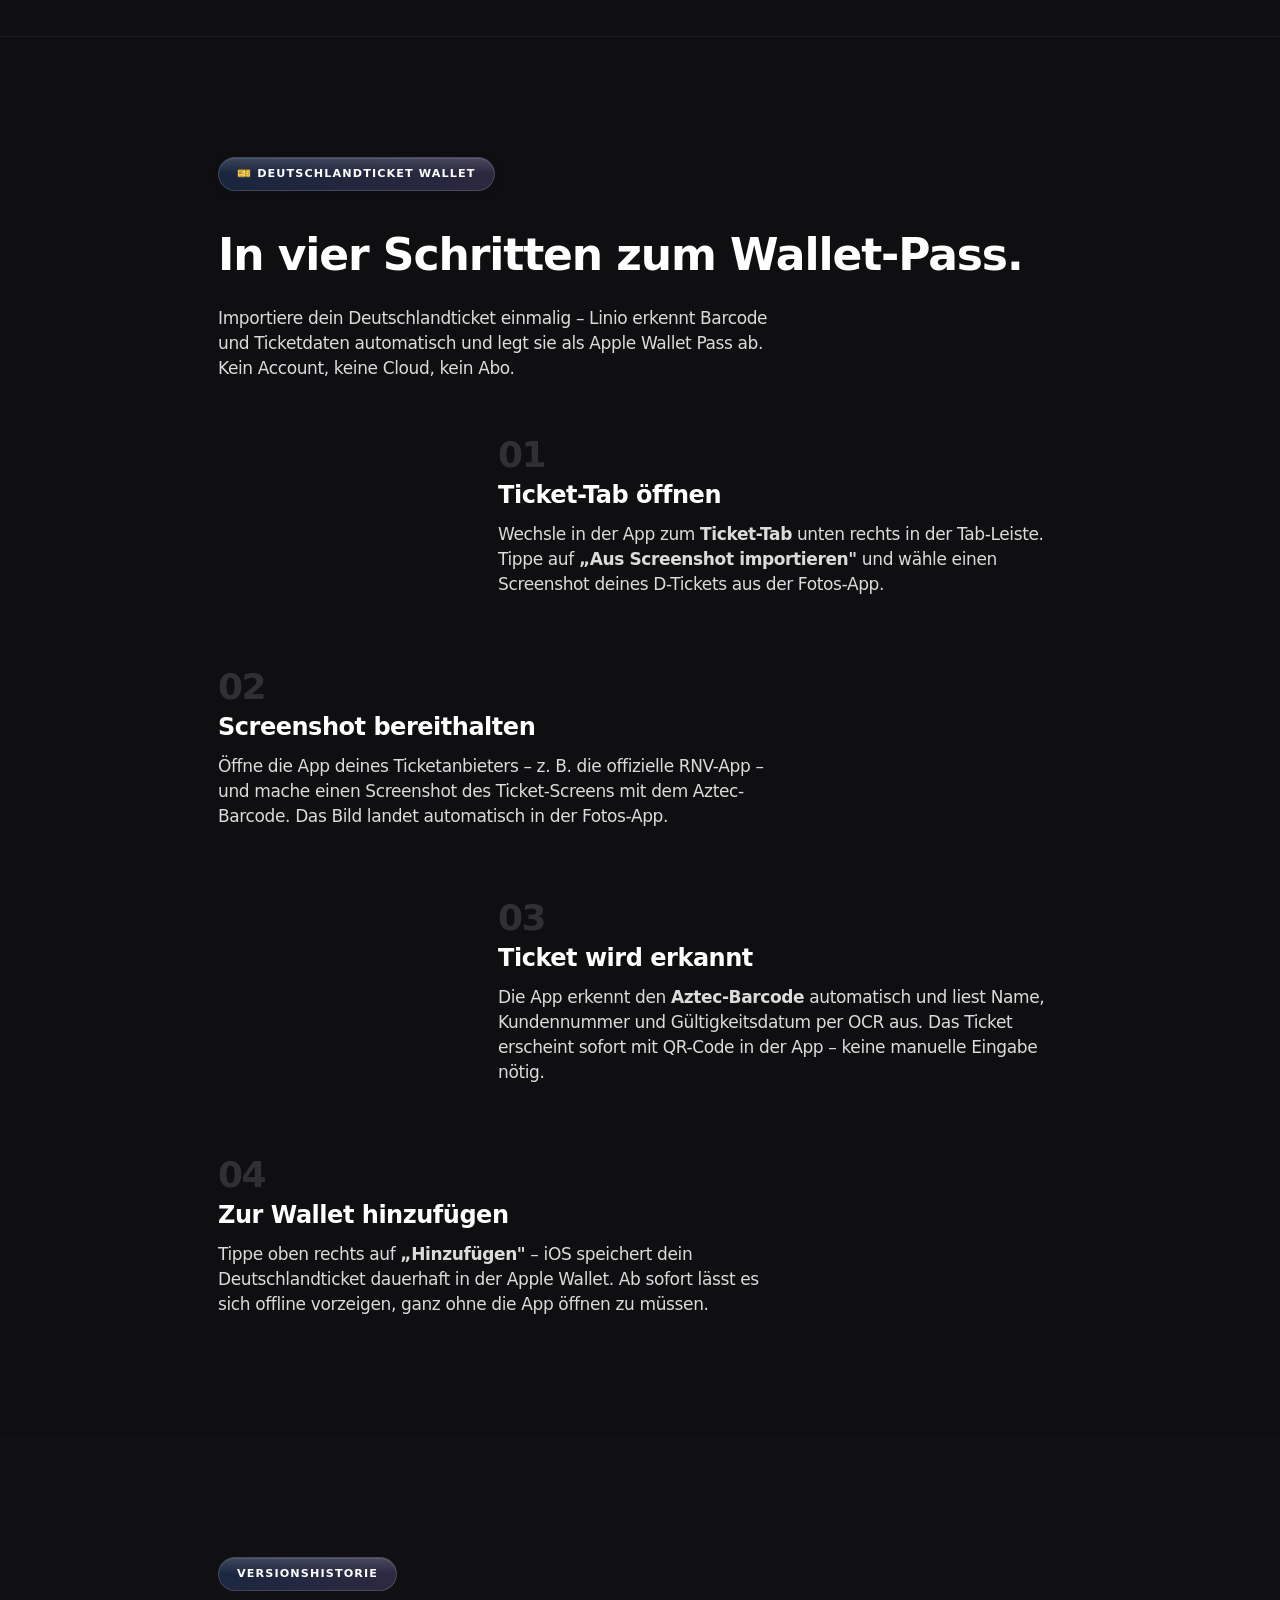
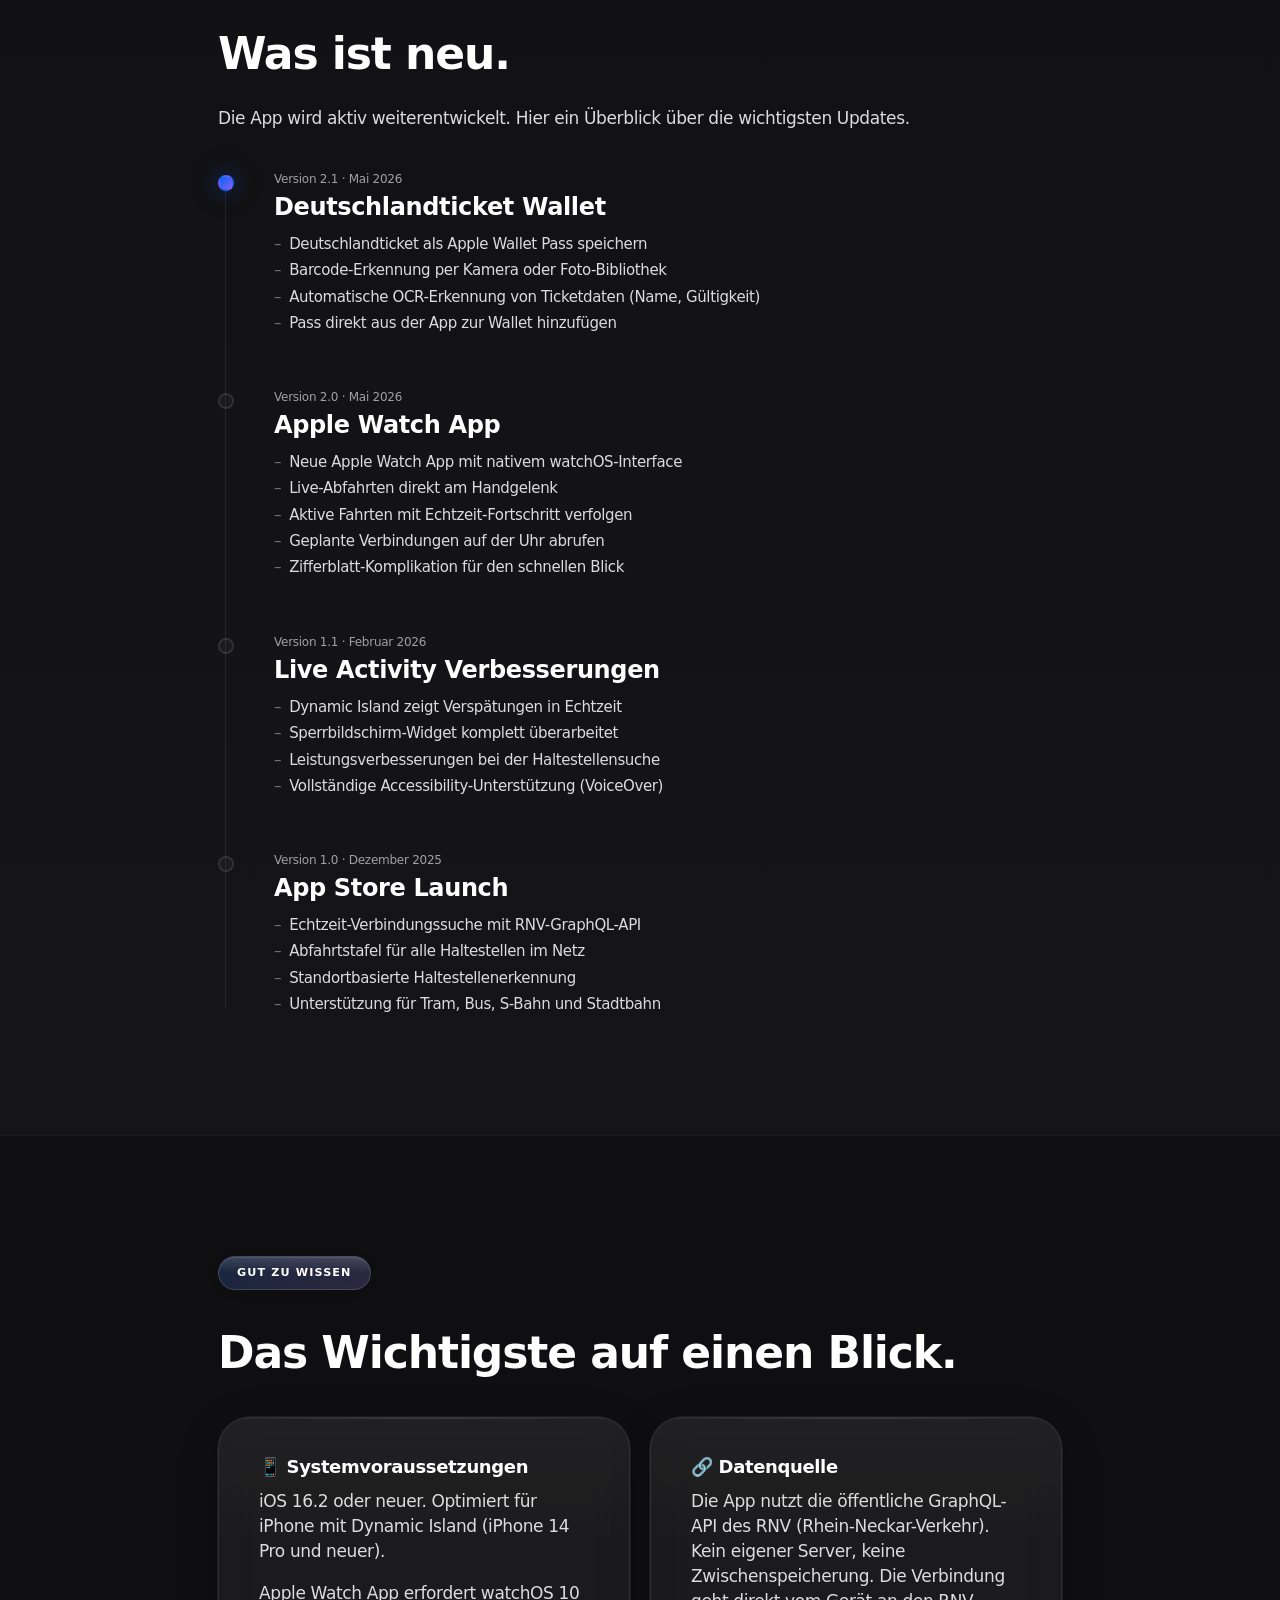
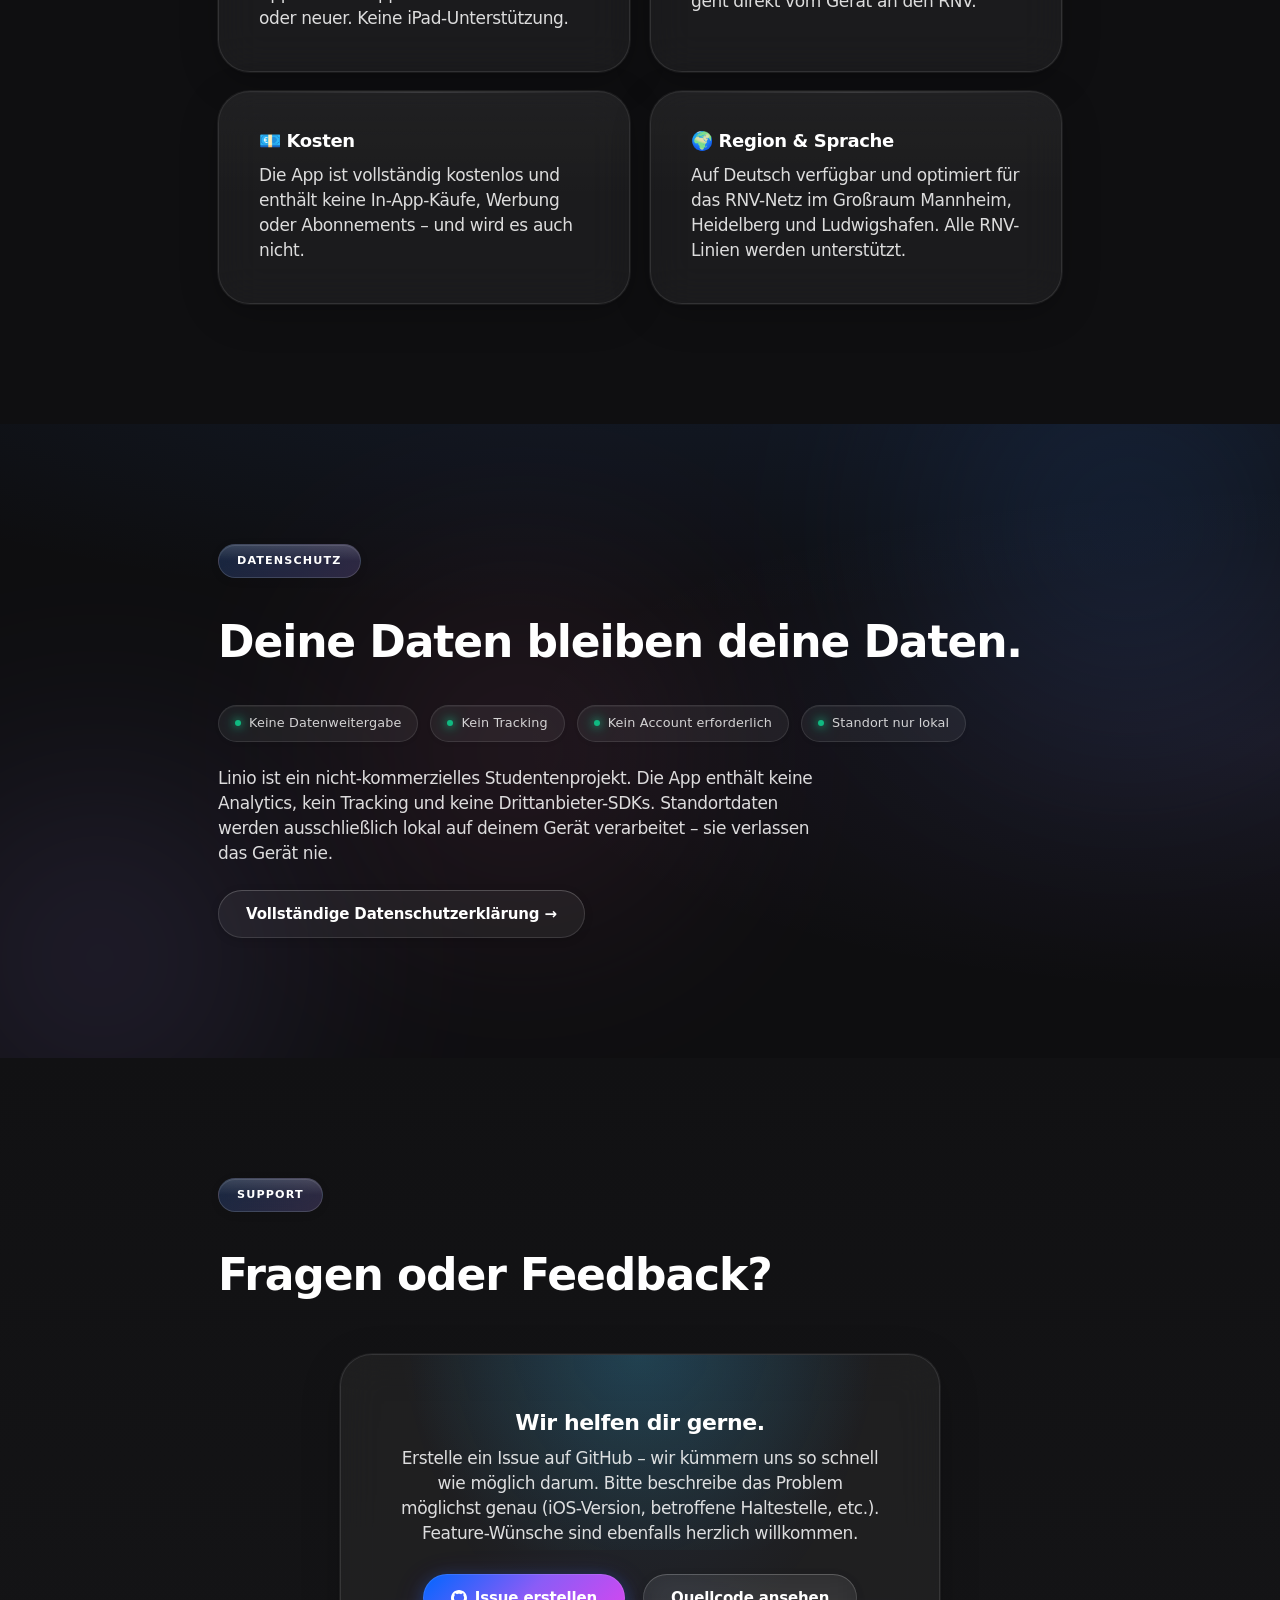
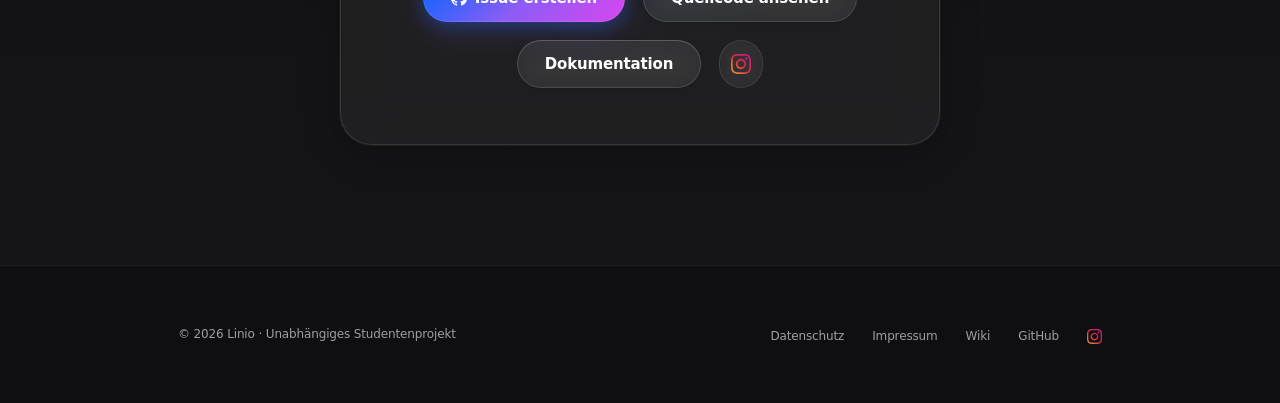
==== commit 98a52ea2: "✨ Website: Frosted Glass Design Update - Neues Farbschema inspiriert von Revolut/Linear - Verstärkte" ====
--- a/docs/index.html
+++ b/docs/index.html
@@ -190,10 +190,7 @@
          class="appstore-badge-link"
          target="_blank" rel="noopener"
          aria-label="Linio im App Store laden">
-        <picture>
-          <source srcset="appstore-badge-white.svg" media="(prefers-color-scheme: dark)" />
-          <img src="appstore-badge-black.svg" alt="Laden im App Store" height="44" />
-        </picture>
+        <img src="appstore-badge-white.svg" alt="Laden im App Store" height="44" />
       </a>
       <a href="#wie" class="btn btn-outline">So funktionierts</a>
     </div>
--- a/docs/style.css
+++ b/docs/style.css
@@ -1,82 +1,122 @@
-/* ── Design Tokens – Blend (Apple structure × ElevenLabs soul) ─ */
+/* ── Design Tokens – Frosted Glass Light-Dark Design 2024+ ───── */
 :root {
-  /* CTAs – ElevenLabs warm ink pill (not Apple blue) */
-  --c-primary:        #292524;
-  --c-primary-active: #0c0a09;
+  /* CTAs – Vibrant gradient with subtle animation */
+  --c-primary:        #0066FF;
+  --c-primary-active: #0052cc;
+  --c-primary-gradient: linear-gradient(135deg, #0066FF 0%, #8B5CF6 50%, #D946EF 100%);
+  --c-primary-gradient-hover: linear-gradient(135deg, #3385FF 0%, #A78BFA 50%, #E879F9 100%);
   --c-on-primary:     #ffffff;
 
-  /* Text – ElevenLabs warm ink scale */
-  --c-ink:       #0c0a09;
-  --c-body:      #4e4e4e;
-  --c-muted:     #777169;
-  --c-muted-soft:#a8a29e;
-
-  /* Canvas – ElevenLabs off-white (warmer than Apple white) */
-  --c-canvas:          #f5f5f5;
-  --c-canvas-soft:     #fafafa;
-  --c-surface:         #ffffff;
-  --c-surface-strong:  #f0efed;
-
-  /* Dark tiles – ElevenLabs warm dark (not Apple cool gray) */
-  --c-tile-dark:   #0c0a09;
-  --c-tile-dark-2: #1c1917;
-  --c-tile-dark-3: #110f0e;
-
-  /* Hairlines – ElevenLabs warm */
-  --c-hairline:        #e7e5e4;
-  --c-hairline-solid:  #d6d3d1;
-  --c-hairline-soft:   #f0efed;
-
-  /* Gradient orbs – ElevenLabs atmospheric palette */
-  --c-grad-mint:    #a7e5d3;
-  --c-grad-peach:   #f4c5a8;
-  --c-grad-lavender:#c8b8e0;
-  --c-grad-sky:     #a8c8e8;
-  --c-grad-rose:    #e8b8c4;
-
-  /* Semantic */
-  --c-success: #16a34a;
-  --c-error:   #dc2626;
-
-  /* Typography – Apple SF Pro system stack (unchanged) */
-  --font-display: 'SF Pro Display', system-ui, -apple-system, BlinkMacSystemFont, 'Inter', sans-serif;
-  --font-body:    'SF Pro Text',    system-ui, -apple-system, BlinkMacSystemFont, 'Inter', sans-serif;
-
-  /* Spacing */
+  /* Text – Brighter for better readability */
+  --c-ink:       #ffffff;
+  --c-body:      rgba(255, 255, 255, 0.85);
+  --c-muted:     rgba(255, 255, 255, 0.6);
+  --c-muted-soft:rgba(255, 255, 255, 0.4);
+
+  /* Canvas – Lighter dark backgrounds */
+  --c-canvas:          #0C0C0E;
+  --c-canvas-soft:     #121214;
+  --c-surface:         #18181B;
+  --c-surface-strong:  #1E1E22;
+
+  /* Dark tiles – Lighter variations */
+  --c-tile-dark:   #0C0C0E;
+  --c-tile-dark-2: #101012;
+  --c-tile-dark-3: #0E0E10;
+
+  /* Hairlines – More visible glass borders */
+  --c-hairline:        rgba(255, 255, 255, 0.08);
+  --c-hairline-solid:  rgba(255, 255, 255, 0.12);
+  --c-hairline-soft:   rgba(255, 255, 255, 0.05);
+
+  /* Gradient orbs – Brighter neon spectrum */
+  --c-grad-mint:    #3B82F6;
+  --c-grad-peach:   #A78BFA;
+  --c-grad-lavender:#C084FC;
+  --c-grad-sky:     #22D3EE;
+  --c-grad-rose:    #F472B6;
+
+  /* Semantic – Modern neon accents */
+  --c-success: #10B981;
+  --c-error:   #EF4444;
+  --c-warning: #F59E0B;
+
+  /* Typography – Modern system stack with variable fonts */
+  --font-display: 'SF Pro Display', 'Inter var', system-ui, -apple-system, BlinkMacSystemFont, sans-serif;
+  --font-body:    'SF Pro Text', 'Inter var', system-ui, -apple-system, BlinkMacSystemFont, sans-serif;
+
+  /* Spacing – Slightly more generous */
   --sp-xxs:     4px;
   --sp-xs:      8px;
   --sp-sm:      12px;
   --sp-base:    20px;
-  --sp-md:      17px;
-  --sp-lg:      24px;
-  --sp-xl:      32px;
-  --sp-xxl:     48px;
-  --sp-section: 96px;
-
-  /* Radius – ElevenLabs rounder scale */
-  --r-xs:   4px;
-  --r-sm:   6px;
-  --r-md:   8px;
-  --r-lg:   12px;
-  --r-xl:   16px;
-  --r-xxl:  24px;
+  --sp-md:      18px;
+  --sp-lg:      28px;
+  --sp-xl:      40px;
+  --sp-xxl:     56px;
+  --sp-section: 120px;
+
+  /* Radius – More rounded for 2024+ aesthetics */
+  --r-xs:   6px;
+  --r-sm:   10px;
+  --r-md:   14px;
+  --r-lg:   18px;
+  --r-xl:   24px;
+  --r-xxl:  32px;
   --r-pill: 9999px;
 
-  /* Shadows – ElevenLabs soft editorial */
-  --shadow-card:       0 1px 3px rgba(0,0,0,.04), 0 4px 16px rgba(0,0,0,.04);
-  --shadow-card-hover: 0 2px 8px rgba(0,0,0,.06), 0 8px 32px rgba(0,0,0,.08);
-  --shadow-product:    drop-shadow(rgba(0,0,0,.22) 3px 5px 30px);
-
-  /* Orb opacity */
-  --orb-opacity: .32;
-}
-
-/* ── Tile overrides – hell im Light Mode, dunkel im Dark Mode ── */
-.tile-dark   { background: #fefcf9; --orb-opacity: .22; }
-.tile-dark-2 { background: #f0efed; --orb-opacity: .20; }
-.tile-dark-3 { background: #f5f4f2; --orb-opacity: .22; }
-
-.tile-parchment { background: var(--c-canvas-soft); }
+  /* Shadows – Glass-style with soft glows */
+  --shadow-card:       0 0 0 1px rgba(255, 255, 255, 0.06), 0 4px 6px rgba(0, 0, 0, 0.1), 0 10px 40px rgba(0, 0, 0, 0.2);
+  --shadow-card-hover: 0 0 0 1px rgba(255, 255, 255, 0.12), 0 8px 16px rgba(0, 0, 0, 0.15), 0 24px 48px rgba(0, 102, 255, 0.12);
+  --shadow-product:    drop-shadow(0 25px 50px rgba(0, 0, 0, 0.4));
+  --shadow-glow:       0 0 60px rgba(59, 130, 246, 0.3), 0 0 120px rgba(167, 139, 250, 0.2);
+  --shadow-glow-sm:    0 0 30px rgba(59, 130, 246, 0.25);
+
+  /* Glass effect variables */
+  --glass-bg:          rgba(255, 255, 255, 0.05);
+  --glass-bg-strong:   rgba(255, 255, 255, 0.08);
+  --glass-border:      rgba(255, 255, 255, 0.1);
+  --glass-border-strong: rgba(255, 255, 255, 0.15);
+  --glass-blur:        20px;
+
+  /* Orb opacity – Brighter */
+  --orb-opacity: .25;
+  
+  /* Animation timing */
+  --ease-out-expo: cubic-bezier(0.16, 1, 0.3, 1);
+  --ease-out-back: cubic-bezier(0.34, 1.56, 0.64, 1);
+  --duration-fast: 150ms;
+  --duration-normal: 300ms;
+  --duration-slow: 500ms;
+}
+
+/* ── Tile overrides – Frosted glass variations ───────────────── */
+.tile-dark   { background: #0C0C0E; --orb-opacity: .22; }
+.tile-dark-2 { background: #101012; --orb-opacity: .20; }
+.tile-dark-3 { background: #0E0E10; --orb-opacity: .22; }
+
+/* Light tiles with glass feel */
+.tile-light { 
+  background: linear-gradient(180deg, #111113 0%, #151517 100%); 
+  --orb-opacity: .18;
+}
+.tile-parchment { 
+  background: #0F0F11; 
+  border-top: 1px solid rgba(255, 255, 255, 0.06);
+}
+
+/* Modern mesh gradient overlay for hero sections */
+.tile-dark::before,
+.tile-dark-3::before {
+  content: "";
+  position: absolute;
+  inset: 0;
+  background: 
+    radial-gradient(ellipse 80% 50% at 50% -20%, rgba(59, 130, 246, 0.12), transparent),
+    radial-gradient(ellipse 60% 40% at 100% 50%, rgba(167, 139, 250, 0.08), transparent);
+  pointer-events: none;
+  z-index: 0;
+}
 
 /* ── Reset & Base ─────────────────────────────────────────────── */
 *, *::before, *::after { box-sizing: border-box; margin: 0; padding: 0; }
@@ -91,19 +131,50 @@
   color: var(--c-ink);
   -webkit-font-smoothing: antialiased;
   -moz-osx-font-smoothing: grayscale;
-}
-
-/* ── Typography – Apple metrics, untouched ───────────────────── */
+  position: relative;
+}
+
+/* Subtle noise texture overlay for depth */
+body::before {
+  content: "";
+  position: fixed;
+  inset: 0;
+  background-image: url("data:image/svg+xml,%3Csvg viewBox='0 0 256 256' xmlns='http://www.w3.org/2000/svg'%3E%3Cfilter id='noise'%3E%3CfeTurbulence type='fractalNoise' baseFrequency='0.9' numOctaves='4' stitchTiles='stitch'/%3E%3C/filter%3E%3Crect width='100%25' height='100%25' filter='url(%23noise)'/%3E%3C/svg%3E");
+  opacity: 0.015;
+  pointer-events: none;
+  z-index: 9999;
+}
+
+/* ── Typography – Modern tight tracking ──────────────────────── */
 h1, h2, h3 {
   font-family: var(--font-display);
   font-weight: 600;
   color: var(--c-ink);
-  line-height: 1.08;
-}
-
-h1 { font-size: clamp(2.1rem, 5.5vw, 3.5rem); letter-spacing: -0.022em; }
-h2 { font-size: clamp(1.7rem, 4vw, 2.5rem);   letter-spacing: -0.01em;  margin-bottom: var(--sp-md); }
-h3 { font-size: 1.0625rem; font-weight: 600; letter-spacing: -0.022em; font-family: var(--font-body); margin-bottom: var(--sp-xs); }
+  line-height: 1.05;
+}
+
+h1 { 
+  font-size: clamp(2.5rem, 6vw, 4rem); 
+  letter-spacing: -0.035em; 
+  font-weight: 700;
+  background: linear-gradient(180deg, #fff 0%, rgba(255,255,255,0.8) 100%);
+  -webkit-background-clip: text;
+  -webkit-text-fill-color: transparent;
+  background-clip: text;
+}
+h2 { 
+  font-size: clamp(1.8rem, 4.5vw, 2.75rem);   
+  letter-spacing: -0.025em;  
+  margin-bottom: var(--sp-lg); 
+  font-weight: 600;
+}
+h3 { 
+  font-size: 1.125rem; 
+  font-weight: 600; 
+  letter-spacing: -0.02em; 
+  font-family: var(--font-body); 
+  margin-bottom: var(--sp-sm); 
+}
 
 p {
   font-family: var(--font-body);
@@ -125,33 +196,42 @@
 section { padding: var(--sp-section) 0; position: relative; overflow: hidden; }
 section + section { border-top: none; }
 
-/* ── Eyebrow / Label – ElevenLabs pill style ─────────────────── */
+/* ── Eyebrow / Label – Frosted glass pill ────────────────────── */
 .eyebrow {
   display: inline-flex;
   align-items: center;
   gap: var(--sp-xs);
   font-family: var(--font-body);
-  font-size: .75rem;
+  font-size: .7rem;
   font-weight: 600;
-  letter-spacing: .08em;
+  letter-spacing: .1em;
   text-transform: uppercase;
-  color: var(--c-muted);
-  background: var(--c-surface-strong);
-  border: 1px solid var(--c-hairline);
+  color: #fff;
+  background: linear-gradient(135deg, rgba(59, 130, 246, 0.2) 0%, rgba(167, 139, 250, 0.2) 100%);
+  border: 1px solid rgba(255, 255, 255, 0.15);
   border-radius: var(--r-pill);
-  padding: 5px 12px;
-  margin-bottom: var(--sp-lg);
+  padding: 8px 18px;
+  margin-bottom: var(--sp-xl);
   text-decoration: none;
-}
-
-.tile-dark .eyebrow,
-.tile-dark-2 .eyebrow,
-.tile-dark-3 .eyebrow {
-  background: rgba(255,255,255,.06);
-  border-color: rgba(255,255,255,.12);
-}
-
-/* ── Gradient Orbs – ElevenLabs atmospheric ──────────────────── */
+  backdrop-filter: blur(12px);
+  -webkit-backdrop-filter: blur(12px);
+  position: relative;
+  overflow: hidden;
+  box-shadow: 0 2px 8px rgba(0, 0, 0, 0.1), inset 0 1px 0 rgba(255,255,255,0.1);
+}
+
+.eyebrow::before {
+  content: "";
+  position: absolute;
+  top: 0;
+  left: 0;
+  right: 0;
+  height: 50%;
+  background: linear-gradient(180deg, rgba(255,255,255,0.15) 0%, transparent 100%);
+  pointer-events: none;
+}
+
+/* ── Gradient Orbs – Modern mesh gradient feel ───────────────── */
 .orb-field {
   position: absolute;
   inset: 0;
@@ -163,13 +243,42 @@
 .orb {
   position: absolute;
   border-radius: 50%;
-  filter: blur(88px);
+  filter: blur(120px);
   opacity: var(--orb-opacity);
-}
-
-.orb-1 { width: 480px; height: 480px; background: var(--c-grad-mint);     top: -100px; right: -80px; }
-.orb-2 { width: 360px; height: 360px; background: var(--c-grad-peach);    bottom: -60px; left: -100px; }
-.orb-3 { width: 300px; height: 300px; background: var(--c-grad-lavender); top: 60px; left: 33%; }
+  animation: float 20s ease-in-out infinite;
+}
+
+.orb-1 { 
+  width: 600px; 
+  height: 600px; 
+  background: radial-gradient(circle, var(--c-grad-mint) 0%, transparent 70%);
+  top: -200px; 
+  right: -150px;
+  animation-delay: 0s;
+}
+.orb-2 { 
+  width: 500px; 
+  height: 500px; 
+  background: radial-gradient(circle, var(--c-grad-peach) 0%, transparent 70%);
+  bottom: -150px; 
+  left: -150px;
+  animation-delay: -7s;
+}
+.orb-3 { 
+  width: 400px; 
+  height: 400px; 
+  background: radial-gradient(circle, var(--c-grad-rose) 0%, transparent 70%);
+  top: 20%; 
+  left: 25%;
+  animation-delay: -14s;
+}
+
+@keyframes float {
+  0%, 100% { transform: translate(0, 0) scale(1); }
+  25% { transform: translate(20px, -20px) scale(1.02); }
+  50% { transform: translate(-10px, 10px) scale(0.98); }
+  75% { transform: translate(-20px, -10px) scale(1.01); }
+}
 
 @keyframes orbFloat {
   0%, 100% { transform: translateY(0px) scale(1); }
@@ -184,14 +293,19 @@
   position: sticky;
   top: 0;
   z-index: 200;
-  background: rgba(250, 249, 248, 0.90);
-  backdrop-filter: saturate(180%) blur(20px);
-  -webkit-backdrop-filter: saturate(180%) blur(20px);
-  border-bottom: 1px solid var(--c-hairline);
-  transition: background .3s, border-color .3s;
-}
-
-nav.scrolled { background: rgba(250, 249, 248, 0.96); }
+  background: rgba(12, 12, 14, 0.75);
+  backdrop-filter: saturate(180%) blur(24px);
+  -webkit-backdrop-filter: saturate(180%) blur(24px);
+  border-bottom: 1px solid rgba(255, 255, 255, 0.08);
+  transition: background .3s, border-color .3s, box-shadow .3s;
+}
+
+nav.scrolled { 
+  background: rgba(12, 12, 14, 0.9); 
+  backdrop-filter: saturate(180%) blur(24px); 
+  -webkit-backdrop-filter: saturate(180%) blur(24px);
+  box-shadow: 0 4px 30px rgba(0, 0, 0, 0.2);
+}
 
 .nav-inner {
   display: flex;
@@ -262,7 +376,7 @@
   display: none;
   position: fixed;
   inset: 44px 0 0 0;
-  background: rgba(250, 249, 248, .97);
+  background: rgba(10, 10, 10, .98);
   backdrop-filter: blur(24px);
   -webkit-backdrop-filter: blur(24px);
   z-index: 190;
@@ -287,46 +401,84 @@
 .nav-mobile a:last-child { border-bottom: none; }
 .nav-mobile a:hover { opacity: .6; text-decoration: none; }
 
-/* ── Buttons – ElevenLabs ink pill ───────────────────────────── */
+/* ── Buttons – Ultra-modern 2024+ style ──────────────────────── */
 .btn {
   display: inline-flex;
   align-items: center;
+  justify-content: center;
   gap: var(--sp-xs);
-  padding: 10px 22px;
-  height: 40px;
+  padding: 14px 28px;
+  height: 48px;
   border-radius: var(--r-pill);
   font-family: var(--font-body);
   font-size: .9375rem;
-  font-weight: 500;
-  letter-spacing: 0;
+  font-weight: 600;
+  letter-spacing: -0.01em;
   text-decoration: none;
   cursor: pointer;
   border: none;
-  transition: opacity .15s, transform .15s, background .15s;
+  transition: all var(--duration-normal) var(--ease-out-expo);
   white-space: nowrap;
   line-height: 1;
-}
-.btn:hover { opacity: .85; transform: translateY(-1px); text-decoration: none; }
-.btn:active { transform: scale(0.97) translateY(0); }
-
-.btn-primary { background: var(--c-primary); color: var(--c-on-primary); }
-.btn-primary:hover { opacity: 1; background: var(--c-primary-active); }
+  position: relative;
+  overflow: hidden;
+}
+.btn::before {
+  content: "";
+  position: absolute;
+  inset: 0;
+  background: linear-gradient(180deg, rgba(255,255,255,0.1) 0%, transparent 50%);
+  opacity: 0;
+  transition: opacity var(--duration-fast) ease;
+}
+.btn:hover::before { opacity: 1; }
+.btn:hover { transform: translateY(-3px); text-decoration: none; }
+.btn:active { transform: scale(0.97) translateY(0); transition-duration: 100ms; }
+
+.btn-primary { 
+  background: var(--c-primary-gradient); 
+  color: var(--c-on-primary); 
+  box-shadow: 
+    0 0 0 1px rgba(255,255,255,0.1) inset,
+    0 4px 16px rgba(0, 102, 255, 0.3),
+    0 8px 32px rgba(139, 92, 246, 0.2);
+}
+.btn-primary:hover { 
+  box-shadow: 
+    0 0 0 1px rgba(255,255,255,0.15) inset,
+    0 8px 32px rgba(0, 102, 255, 0.4),
+    0 16px 48px rgba(139, 92, 246, 0.25);
+}
 
 .btn-outline {
-  background: transparent;
+  background: rgba(255, 255, 255, 0.06);
   color: var(--c-ink);
-  box-shadow: inset 0 0 0 1px var(--c-hairline-solid);
+  box-shadow: 
+    inset 0 0 0 1px rgba(255, 255, 255, 0.12),
+    inset 0 1px 0 rgba(255, 255, 255, 0.1),
+    0 2px 8px rgba(0, 0, 0, 0.15);
+  backdrop-filter: blur(16px);
+  -webkit-backdrop-filter: blur(16px);
+}
+.btn-outline:hover {
+  box-shadow: 
+    inset 0 0 0 1px rgba(255, 255, 255, 0.2),
+    inset 0 1px 0 rgba(255, 255, 255, 0.15),
+    0 4px 16px rgba(0, 0, 0, 0.2);
+  background: rgba(255, 255, 255, 0.1);
 }
 
 .btn-instagram {
-  background: transparent;
-  box-shadow: inset 0 0 0 1px var(--c-hairline-solid);
+  background: rgba(255, 255, 255, 0.03);
+  box-shadow: inset 0 0 0 1px rgba(255, 255, 255, 0.1);
   padding: var(--sp-xs) var(--sp-sm);
   line-height: 0;
-}
-.btn-instagram:hover { opacity: .7; }
-
-.btn-group { display: flex; gap: var(--sp-sm); flex-wrap: wrap; align-items: center; }
+  backdrop-filter: blur(8px);
+  -webkit-backdrop-filter: blur(8px);
+}
+.btn-instagram:hover { background: rgba(255, 255, 255, 0.08); }
+
+.btn-group { display: flex; gap: var(--sp-md); flex-wrap: wrap; align-items: center; }
 
 /* App Store badge */
 .appstore-badge-link {
@@ -338,24 +490,47 @@
 .appstore-badge-link:hover  { opacity: .8; transform: translateY(-1px); text-decoration: none; }
 .appstore-badge-link img    { display: block; height: 44px; width: auto; }
 
-/* ── Badge Pills – ElevenLabs ────────────────────────────────── */
+/* ── Badge Pills – Frosted glass morphism ────────────────────── */
 .badge {
   display: inline-flex;
   align-items: center;
-  gap: 6px;
-  background: var(--c-surface);
-  border: 1px solid var(--c-hairline);
+  gap: 8px;
+  background: rgba(255, 255, 255, 0.06);
+  border: 1px solid rgba(255, 255, 255, 0.1);
   border-radius: var(--r-pill);
-  padding: 5px 12px;
+  padding: 8px 16px;
   font-size: .8rem;
-  font-weight: 400;
-  color: var(--c-muted);
-  box-shadow: var(--shadow-card);
+  font-weight: 500;
+  color: rgba(255, 255, 255, 0.8);
+  backdrop-filter: blur(16px);
+  -webkit-backdrop-filter: blur(16px);
   letter-spacing: .01em;
-}
-
-.badge .dot { width: 6px; height: 6px; border-radius: 50%; background: var(--c-success); flex-shrink: 0; }
-.badge-group { display: flex; flex-wrap: wrap; gap: var(--sp-xs); margin: var(--sp-lg) 0 0; }
+  transition: all var(--duration-fast) ease;
+  box-shadow: 0 2px 4px rgba(0, 0, 0, 0.05), inset 0 1px 0 rgba(255,255,255,0.05);
+}
+
+.badge:hover {
+  background: rgba(255, 255, 255, 0.1);
+  border-color: rgba(255, 255, 255, 0.15);
+  color: rgba(255, 255, 255, 1);
+}
+
+.badge .dot { 
+  width: 6px; 
+  height: 6px; 
+  border-radius: 50%; 
+  background: var(--c-success); 
+  flex-shrink: 0; 
+  box-shadow: 0 0 8px var(--c-success), 0 0 16px var(--c-success);
+  animation: pulse-dot 2s ease-in-out infinite;
+}
+
+@keyframes pulse-dot {
+  0%, 100% { opacity: 1; transform: scale(1); }
+  50% { opacity: 0.7; transform: scale(1.1); }
+}
+
+.badge-group { display: flex; flex-wrap: wrap; gap: var(--sp-sm); margin: var(--sp-xl) 0 0; }
 
 /* Ensure containers in dark tiles sit above orb-field (z-index:0) */
 .tile-dark   > .container,
@@ -477,28 +652,62 @@
 }
 
 .step-card {
-  background: var(--c-surface);
-  border: 1px solid var(--c-hairline);
-  border-radius: var(--r-xl);
-  padding: var(--sp-lg);
+  background: var(--glass-bg);
+  border: 1px solid var(--glass-border);
+  border-radius: var(--r-xxl);
+  padding: var(--sp-xl);
   box-shadow: var(--shadow-card);
-  transition: box-shadow .2s, transform .2s;
-}
-
-.step-card:hover { box-shadow: var(--shadow-card-hover); transform: translateY(-2px); }
+  transition: all var(--duration-normal) var(--ease-out-expo);
+  backdrop-filter: blur(var(--glass-blur));
+  -webkit-backdrop-filter: blur(var(--glass-blur));
+  position: relative;
+  overflow: hidden;
+}
+
+.step-card::before {
+  content: "";
+  position: absolute;
+  top: 0;
+  left: 0;
+  right: 0;
+  height: 1px;
+  background: linear-gradient(90deg, transparent, rgba(255,255,255,0.15), transparent);
+}
+
+.step-card::after {
+  content: "";
+  position: absolute;
+  inset: 0;
+  background: linear-gradient(180deg, rgba(255,255,255,0.03) 0%, transparent 40%);
+  pointer-events: none;
+}
+
+.step-card:hover { 
+  box-shadow: var(--shadow-card-hover); 
+  transform: translateY(-6px) scale(1.01); 
+  border-color: var(--glass-border-strong);
+  background: var(--glass-bg-strong);
+}
 
 .step-number {
   font-family: var(--font-display);
-  font-size: 2.25rem;
-  font-weight: 600;
-  letter-spacing: -0.03em;
-  color: var(--c-hairline-solid);
+  font-size: 3rem;
+  font-weight: 700;
+  letter-spacing: -0.04em;
+  background: linear-gradient(135deg, rgba(255,255,255,0.15) 0%, rgba(255,255,255,0.05) 100%);
+  -webkit-background-clip: text;
+  -webkit-text-fill-color: transparent;
+  background-clip: text;
   line-height: 1;
-  margin-bottom: var(--sp-md);
-  transition: color .3s;
-}
-
-.step-card:hover .step-number { color: var(--c-muted-soft); }
+  margin-bottom: var(--sp-lg);
+  transition: all var(--duration-normal) var(--ease-out-expo);
+}
+
+.step-card:hover .step-number { 
+  background: var(--c-primary-gradient);
+  -webkit-background-clip: text;
+  background-clip: text;
+}
 
 /* ── Feature Cards ───────────────────────────────────────────── */
 .features-grid {
@@ -509,25 +718,49 @@
 }
 
 .feature-card {
-  background: var(--c-surface);
-  border-radius: var(--r-xl);
-  padding: var(--sp-lg);
-  border: 1px solid var(--c-hairline);
+  background: var(--glass-bg);
+  border-radius: var(--r-xxl);
+  padding: var(--sp-xl);
+  border: 1px solid var(--glass-border);
   box-shadow: var(--shadow-card);
   position: relative;
   overflow: hidden;
-  transition: box-shadow .2s, transform .2s;
-}
-
-.feature-card:hover { box-shadow: var(--shadow-card-hover); transform: translateY(-2px); }
-
-/* Subtle gradient blob – ElevenLabs signature on cards */
+  transition: all var(--duration-normal) var(--ease-out-expo);
+  backdrop-filter: blur(var(--glass-blur));
+  -webkit-backdrop-filter: blur(var(--glass-blur));
+}
+
+.feature-card:hover { 
+  box-shadow: var(--shadow-card-hover); 
+  transform: translateY(-6px) scale(1.01);
+  border-color: var(--glass-border-strong);
+  background: var(--glass-bg-strong);
+}
+
+/* Subtle gradient blob – Modern glow effect */
 .feature-card::before {
   content: "";
   position: absolute;
   inset: 0;
-  background: radial-gradient(circle at top right, var(--blob-color, transparent) 0%, transparent 65%);
-  opacity: .18;
+  background: radial-gradient(circle at top right, var(--blob-color, transparent) 0%, transparent 60%);
+  opacity: .12;
+  pointer-events: none;
+  transition: opacity var(--duration-normal) ease;
+}
+
+.feature-card:hover::before {
+  opacity: .2;
+}
+
+/* Top highlight line + inner glow */
+.feature-card::after {
+  content: "";
+  position: absolute;
+  top: 0;
+  left: 0;
+  right: 0;
+  height: 50%;
+  background: linear-gradient(180deg, rgba(255,255,255,0.04) 0%, transparent 100%);
   pointer-events: none;
 }
 
@@ -540,13 +773,21 @@
 .feature-card:nth-child(7) { --blob-color: var(--c-grad-sky); }
 
 .feature-icon {
-  width: 40px; height: 40px;
+  width: 52px; height: 52px;
   border-radius: var(--r-lg);
-  background: var(--c-surface-strong);
-  border: 1px solid var(--c-hairline);
+  background: linear-gradient(135deg, rgba(0, 102, 255, 0.1) 0%, rgba(139, 92, 246, 0.1) 100%);
+  border: 1px solid rgba(0, 102, 255, 0.15);
   display: grid; place-items: center;
-  font-size: 18px;
-  margin-bottom: var(--sp-md);
+  font-size: 22px;
+  margin-bottom: var(--sp-lg);
+  position: relative;
+  transition: all var(--duration-normal) ease;
+}
+
+.feature-card:hover .feature-icon {
+  transform: scale(1.05);
+  border-color: rgba(0, 102, 255, 0.3);
+  box-shadow: 0 0 20px rgba(0, 102, 255, 0.2);
 }
 
 /* ── Info Cards ──────────────────────────────────────────────── */
@@ -558,11 +799,40 @@
 }
 
 .info-card {
-  background: var(--c-surface);
-  border-radius: var(--r-xl);
-  padding: var(--sp-lg);
-  border: 1px solid var(--c-hairline);
+  background: var(--glass-bg);
+  border-radius: var(--r-xxl);
+  padding: var(--sp-xl);
+  border: 1px solid var(--glass-border);
   box-shadow: var(--shadow-card);
+  backdrop-filter: blur(var(--glass-blur));
+  -webkit-backdrop-filter: blur(var(--glass-blur));
+  transition: all var(--duration-normal) var(--ease-out-expo);
+  position: relative;
+  overflow: hidden;
+}
+
+.info-card::before {
+  content: "";
+  position: absolute;
+  top: 0;
+  left: 0;
+  right: 0;
+  height: 1px;
+  background: linear-gradient(90deg, transparent, rgba(255,255,255,0.12), transparent);
+}
+
+.info-card::after {
+  content: "";
+  position: absolute;
+  inset: 0;
+  background: linear-gradient(180deg, rgba(255,255,255,0.03) 0%, transparent 50%);
+  pointer-events: none;
+}
+
+.info-card:hover {
+  border-color: var(--glass-border-strong);
+  transform: translateY(-4px) scale(1.005);
+  background: var(--glass-bg-strong);
 }
 
 .info-card h3 { margin-bottom: var(--sp-sm); }
@@ -582,13 +852,29 @@
 .timeline-item:last-child { padding-bottom: 0; }
 
 .timeline-dot {
-  width: 15px; height: 15px; border-radius: 50%;
-  background: var(--c-surface);
-  border: 2px solid var(--c-hairline-solid);
+  width: 16px; height: 16px; border-radius: 50%;
+  background: rgba(255, 255, 255, 0.03);
+  border: 2px solid rgba(255, 255, 255, 0.1);
   flex-shrink: 0; margin-top: 4px; position: relative; z-index: 1;
-}
-
-.timeline-dot.is-latest { background: var(--c-ink); border-color: var(--c-ink); }
+  transition: all var(--duration-normal) ease;
+}
+
+.timeline-item:hover .timeline-dot {
+  border-color: rgba(0, 102, 255, 0.3);
+  background: rgba(0, 102, 255, 0.1);
+}
+
+.timeline-dot.is-latest { 
+  background: linear-gradient(135deg, var(--c-primary) 0%, #8B5CF6 100%);
+  border-color: transparent; 
+  box-shadow: 0 0 20px rgba(0, 102, 255, 0.4), 0 0 40px rgba(139, 92, 246, 0.2);
+  animation: glow-pulse 3s ease-in-out infinite;
+}
+
+@keyframes glow-pulse {
+  0%, 100% { box-shadow: 0 0 20px rgba(0, 102, 255, 0.4), 0 0 40px rgba(139, 92, 246, 0.2); }
+  50% { box-shadow: 0 0 30px rgba(0, 102, 255, 0.6), 0 0 60px rgba(139, 92, 246, 0.3); }
+}
 
 .timeline-body { flex: 1; }
 
@@ -635,21 +921,43 @@
 }
 
 .highlight-visual {
-  background: var(--c-surface);
-  border: 1px solid var(--c-hairline);
+  background: var(--glass-bg);
+  border: 1px solid var(--glass-border);
   border-radius: var(--r-xxl);
-  padding: var(--sp-xl);
+  padding: var(--sp-xxl);
   display: flex; align-items: center; justify-content: center;
-  min-height: 240px;
+  min-height: 280px;
   position: relative; overflow: hidden;
   box-shadow: var(--shadow-card);
+  backdrop-filter: blur(var(--glass-blur));
+  -webkit-backdrop-filter: blur(var(--glass-blur));
+  transition: all var(--duration-normal) var(--ease-out-expo);
+}
+
+.highlight-visual:hover {
+  transform: scale(1.01);
+  border-color: var(--glass-border-strong);
+  background: var(--glass-bg-strong);
 }
 
 .highlight-visual::before {
   content: "";
   position: absolute; inset: 0;
-  background: radial-gradient(circle at 60% 40%, var(--c-grad-sky) 0%, transparent 65%);
-  opacity: .18;
+  background: 
+    radial-gradient(circle at 70% 30%, rgba(59, 130, 246, 0.15) 0%, transparent 50%),
+    radial-gradient(circle at 30% 70%, rgba(167, 139, 250, 0.1) 0%, transparent 50%);
+  opacity: 1;
+  pointer-events: none;
+}
+
+.highlight-visual::after {
+  content: "";
+  position: absolute;
+  top: 0;
+  left: 0;
+  right: 0;
+  height: 50%;
+  background: linear-gradient(180deg, rgba(255,255,255,0.04) 0%, transparent 100%);
   pointer-events: none;
 }
 
@@ -664,15 +972,37 @@
 
 /* ── Support Box ─────────────────────────────────────────────── */
 .support-box {
-  background: var(--c-surface);
+  background: var(--glass-bg);
   border-radius: var(--r-xxl);
   padding: var(--sp-xxl);
-  border: 1px solid var(--c-hairline);
+  border: 1px solid var(--glass-border);
   box-shadow: var(--shadow-card);
   text-align: center;
-  max-width: 560px;
-  margin: var(--sp-xl) auto 0;
-  position: relative; overflow: hidden;
+  max-width: 600px;
+  margin: var(--sp-xxl) auto 0;
+  position: relative; 
+  overflow: hidden;
+  backdrop-filter: blur(var(--glass-blur));
+  -webkit-backdrop-filter: blur(var(--glass-blur));
+}
+
+.support-box::before {
+  content: "";
+  position: absolute;
+  top: 0;
+  left: 0;
+  right: 0;
+  height: 50%;
+  background: linear-gradient(180deg, rgba(255,255,255,0.04) 0%, transparent 100%);
+  pointer-events: none;
+}
+
+.support-box::after {
+  content: "";
+  position: absolute;
+  inset: 0;
+  background: radial-gradient(ellipse at 50% -30%, rgba(59, 130, 246, 0.12), transparent 60%);
+  pointer-events: none;
 }
 
 .support-box::before {
@@ -709,12 +1039,26 @@
 .page-main h1 { margin-bottom: var(--sp-xl); }
 
 .card {
-  background: var(--c-surface);
+  background: var(--glass-bg);
   border-radius: var(--r-xl);
   padding: var(--sp-xl);
-  border: 1px solid var(--c-hairline);
+  border: 1px solid var(--glass-border);
   box-shadow: var(--shadow-card);
-  margin-bottom: var(--sp-md);
+  margin-bottom: var(--sp-lg);
+  backdrop-filter: blur(var(--glass-blur));
+  -webkit-backdrop-filter: blur(var(--glass-blur));
+  position: relative;
+  overflow: hidden;
+}
+
+.card::before {
+  content: "";
+  position: absolute;
+  top: 0;
+  left: 0;
+  right: 0;
+  height: 1px;
+  background: linear-gradient(90deg, transparent, rgba(255,255,255,0.1), transparent);
 }
 
 .card h2 { font-size: 17px; font-family: var(--font-body); font-weight: 600; letter-spacing: -0.022em; margin-bottom: var(--sp-sm); line-height: 1.24; }
@@ -722,10 +1066,10 @@
 .card h3:first-of-type { margin-top: 0; }
 .card p { font-size: 15px; }
 
-.disclaimer { background: var(--c-canvas-soft); border: 1px solid var(--c-hairline); border-radius: var(--r-sm); padding: var(--sp-md) var(--sp-lg); margin-top: var(--sp-xl); }
+.disclaimer { background: rgba(255, 255, 255, 0.03); border: 1px solid rgba(255, 255, 255, 0.08); border-radius: var(--r-md); padding: var(--sp-md) var(--sp-lg); margin-top: var(--sp-xl); }
 .disclaimer p { font-size: 14px; }
 
-.highlight-box { background: var(--c-canvas-soft); border: 1px solid var(--c-hairline); border-radius: var(--r-sm); padding: var(--sp-md) var(--sp-lg); margin-bottom: var(--sp-lg); }
+.highlight-box { background: rgba(6, 102, 235, 0.1); border: 1px solid rgba(6, 102, 235, 0.2); border-radius: var(--r-md); padding: var(--sp-md) var(--sp-lg); margin-bottom: var(--sp-lg); }
 .highlight-box p { font-size: 15px; }
 
 .meta { font-size: 12px; color: var(--c-muted); margin-top: var(--sp-xl); padding-top: var(--sp-lg); border-top: 1px solid var(--c-hairline); }
@@ -733,38 +1077,51 @@
 .back-link { font-size: 14px; color: var(--c-muted); text-decoration: none; display: flex; align-items: center; gap: 4px; transition: color .15s; }
 .back-link:hover { color: var(--c-ink); text-decoration: none; opacity: 1; }
 
-/* ── Scroll Animations ───────────────────────────────────────── */
+/* ── Scroll Animations – Ultra-smooth modern reveals ─────────── */
 .anim {
   opacity: 0;
-  transform: translateY(22px);
+  transform: translateY(32px);
+  filter: blur(4px);
   transition:
-    opacity  0.78s cubic-bezier(0.25, 0.46, 0.45, 0.94),
-    transform 0.78s cubic-bezier(0.25, 0.46, 0.45, 0.94);
-  will-change: transform, opacity;
-}
-
-.anim.visible { opacity: 1; transform: translateY(0); }
-
-.anim-d1 { transition-delay: 0.08s; }
-.anim-d2 { transition-delay: 0.16s; }
-.anim-d3 { transition-delay: 0.24s; }
-.anim-d4 { transition-delay: 0.32s; }
-.anim-d5 { transition-delay: 0.40s; }
-.anim-d6 { transition-delay: 0.48s; }
-.anim-d7 { transition-delay: 0.56s; }
-
-/* Hero entrance */
+    opacity  0.9s var(--ease-out-expo),
+    transform 0.9s var(--ease-out-expo),
+    filter 0.7s var(--ease-out-expo);
+  will-change: transform, opacity, filter;
+}
+
+.anim.visible { 
+  opacity: 1; 
+  transform: translateY(0); 
+  filter: blur(0);
+}
+
+.anim-d1 { transition-delay: 0.06s; }
+.anim-d2 { transition-delay: 0.12s; }
+.anim-d3 { transition-delay: 0.18s; }
+.anim-d4 { transition-delay: 0.24s; }
+.anim-d5 { transition-delay: 0.30s; }
+.anim-d6 { transition-delay: 0.36s; }
+.anim-d7 { transition-delay: 0.42s; }
+
+/* Hero entrance – cinematic reveal */
 .hero-enter {
   opacity: 0;
-  transform: translateY(18px);
-  animation: heroUp 0.85s cubic-bezier(0.25, 0.46, 0.45, 0.94) forwards;
-}
-.hero-enter-1 { animation-delay: 0.05s; }
-.hero-enter-2 { animation-delay: 0.18s; }
-.hero-enter-3 { animation-delay: 0.31s; }
+  transform: translateY(24px) scale(0.98);
+  filter: blur(4px);
+  animation: heroUp 1s var(--ease-out-expo) forwards;
+}
+.hero-enter-1 { animation-delay: 0.1s; }
+.hero-enter-2 { animation-delay: 0.25s; }
+.hero-enter-3 { animation-delay: 0.4s; }
 .hero-enter-4 { animation-delay: 0.44s; }
 
-@keyframes heroUp { to { opacity: 1; transform: translateY(0); } }
+@keyframes heroUp { 
+  to { 
+    opacity: 1; 
+    transform: translateY(0) scale(1); 
+    filter: blur(0);
+  } 
+}
 
 /* Nav scrolled state */
 nav.scrolled { box-shadow: 0 1px 20px rgba(0,0,0,.2); }
@@ -808,131 +1165,9 @@
   .timeline-item { gap: var(--sp-md); }
 }
 
-/* ── Dark Mode (prefers-color-scheme) ───────────────────────── */
-@media (prefers-color-scheme: dark) {
-  :root {
-    /* Canvas */
-    --c-canvas:          #0c0a09;
-    --c-canvas-soft:     #1c1917;
-    --c-surface:         #1c1917;
-    --c-surface-strong:  #292524;
-
-    /* Text */
-    --c-ink:        #fafaf9;
-    --c-body:       #a8a29e;
-    --c-muted:      #78716c;
-    --c-muted-soft: #57534e;
-
-    /* Hairlines */
-    --c-hairline:        rgba(255,255,255,.10);
-    --c-hairline-solid:  rgba(255,255,255,.18);
-    --c-hairline-soft:   rgba(255,255,255,.06);
-
-    /* CTAs */
-    --c-primary:        #fafaf9;
-    --c-primary-active: #e7e5e4;
-    --c-on-primary:     #0c0a09;
-
-    /* Shadows */
-    --shadow-card:       0 1px 3px rgba(0,0,0,.35), 0 4px 16px rgba(0,0,0,.28);
-    --shadow-card-hover: 0 2px 8px rgba(0,0,0,.45), 0 8px 32px rgba(0,0,0,.38);
-
-    --orb-opacity: .38;
-  }
-
-  /* Navigation – dunkel */
-  nav {
-    background: rgba(12, 10, 9, 0.90);
-    border-bottom: none;
-  }
-  nav.scrolled { background: rgba(12, 10, 9, 0.96); }
-  .nav-logo { color: #fafaf9; }
-  .nav-links a { color: rgba(250,250,249,.62); }
-  .nav-links a:hover { color: #fafaf9; }
-  .nav-hamburger span { background: rgba(250,250,249,.85); }
-  .nav-mobile {
-    background: rgba(12,10,9,.96);
-    border-top-color: rgba(255,255,255,.08);
-  }
-  .nav-mobile a {
-    color: #fafaf9;
-    border-bottom-color: rgba(255,255,255,.08);
-  }
-
-  /* Tile-dark – dunkle Hintergründe + CSS-Variable-Overrides */
-  .tile-dark {
-    background: var(--c-tile-dark);
-    --c-ink:            #fafaf9;
-    --c-body:           #a8a29e;
-    --c-muted:          #78716c;
-    --c-muted-soft:     #57534e;
-    --c-surface:        #1c1917;
-    --c-surface-strong: #292524;
-    --c-hairline:       rgba(255,255,255,.10);
-    --c-hairline-solid: rgba(255,255,255,.14);
-    --c-primary:        #fafaf9;
-    --orb-opacity:      .38;
-  }
-  .tile-dark-2 {
-    background: var(--c-tile-dark-2);
-    --c-ink:            #fafaf9;
-    --c-body:           #a8a29e;
-    --c-muted:          #78716c;
-    --c-muted-soft:     #57534e;
-    --c-surface:        #292524;
-    --c-surface-strong: #3c3836;
-    --c-hairline:       rgba(255,255,255,.10);
-    --c-hairline-solid: rgba(255,255,255,.14);
-    --c-primary:        #fafaf9;
-    --orb-opacity:      .35;
-  }
-  .tile-dark-3 {
-    background: var(--c-tile-dark-3);
-    --c-ink:            #fafaf9;
-    --c-body:           #a8a29e;
-    --c-muted:          #78716c;
-    --c-muted-soft:     #57534e;
-    --c-surface:        #1c1917;
-    --c-surface-strong: #292524;
-    --c-hairline:       rgba(255,255,255,.10);
-    --c-hairline-solid: rgba(255,255,255,.14);
-    --c-primary:        #fafaf9;
-    --orb-opacity:      .38;
-  }
-
-  /* Eyebrow auf dunklen Tiles */
-  .tile-dark .eyebrow,
-  .tile-dark-2 .eyebrow,
-  .tile-dark-3 .eyebrow {
-    background: rgba(255,255,255,.06);
-    border-color: rgba(255,255,255,.12);
-  }
-
-  /* Badges auf dunklen Tiles */
-  .tile-dark .badge,
-  .tile-dark-2 .badge,
-  .tile-dark-3 .badge {
-    background: rgba(255,255,255,.06);
-    border-color: rgba(255,255,255,.12);
-    color: rgba(250,250,249,.55);
-    box-shadow: none;
-  }
-
-  /* Outline-Button – überall auf dunklem Untergrund */
-  .btn-outline {
-    color: rgba(250,250,249,.86);
-    box-shadow: inset 0 0 0 1px rgba(255,255,255,.28);
-  }
-  .btn-outline:hover {
-    box-shadow: inset 0 0 0 1px rgba(255,255,255,.55);
-  }
-
-  /* Carousel Dots auf dunklen Tiles */
-  .tile-dark .carousel-dots .dot,
-  .tile-dark-2 .carousel-dots .dot { background: rgba(255,255,255,.28); }
-  .tile-dark .carousel-dots .dot.active,
-  .tile-dark-2 .carousel-dots .dot.active { background: rgba(250,250,249,.85); }
-}
+/* ── Revolut Dark Design – Carousel Dots ─────────────────────── */
+.carousel-dots .dot { background: rgba(255,255,255,.2); }
+.carousel-dots .dot.active { background: var(--c-primary); box-shadow: 0 0 8px rgba(6, 102, 235, 0.5); }
 
 /* ── Dynamic Island Demo ─────────────────────────────────────────── */
 .di-demo {
@@ -1294,13 +1529,13 @@
 .dt-tab { display: flex; flex-direction: column; align-items: center; gap: 2px; min-width: 52px; }
 .dt-tab > span:first-child { font-size: 20px; line-height: 1; }
 .dt-tab > span:last-child  { font-size: 9px; color: rgba(255,255,255,0.32); letter-spacing: -0.01em; }
-.dt-tab--active > span:last-child { color: #f97316; font-weight: 600; }
+.dt-tab--active > span:last-child { color: var(--c-primary); font-weight: 600; }
 
 .dt-action-btn {
   display: inline-flex;
   align-items: center;
   gap: 6px;
-  background: #f97316;
+  background: var(--c-primary-gradient);
   color: white;
   border: none;
   border-radius: 999px;
@@ -1348,7 +1583,7 @@
   position: absolute;
   width: 14px;
   height: 14px;
-  border-color: #f97316;
+  border-color: var(--c-primary);
   border-style: solid;
   border-width: 0;
 }
